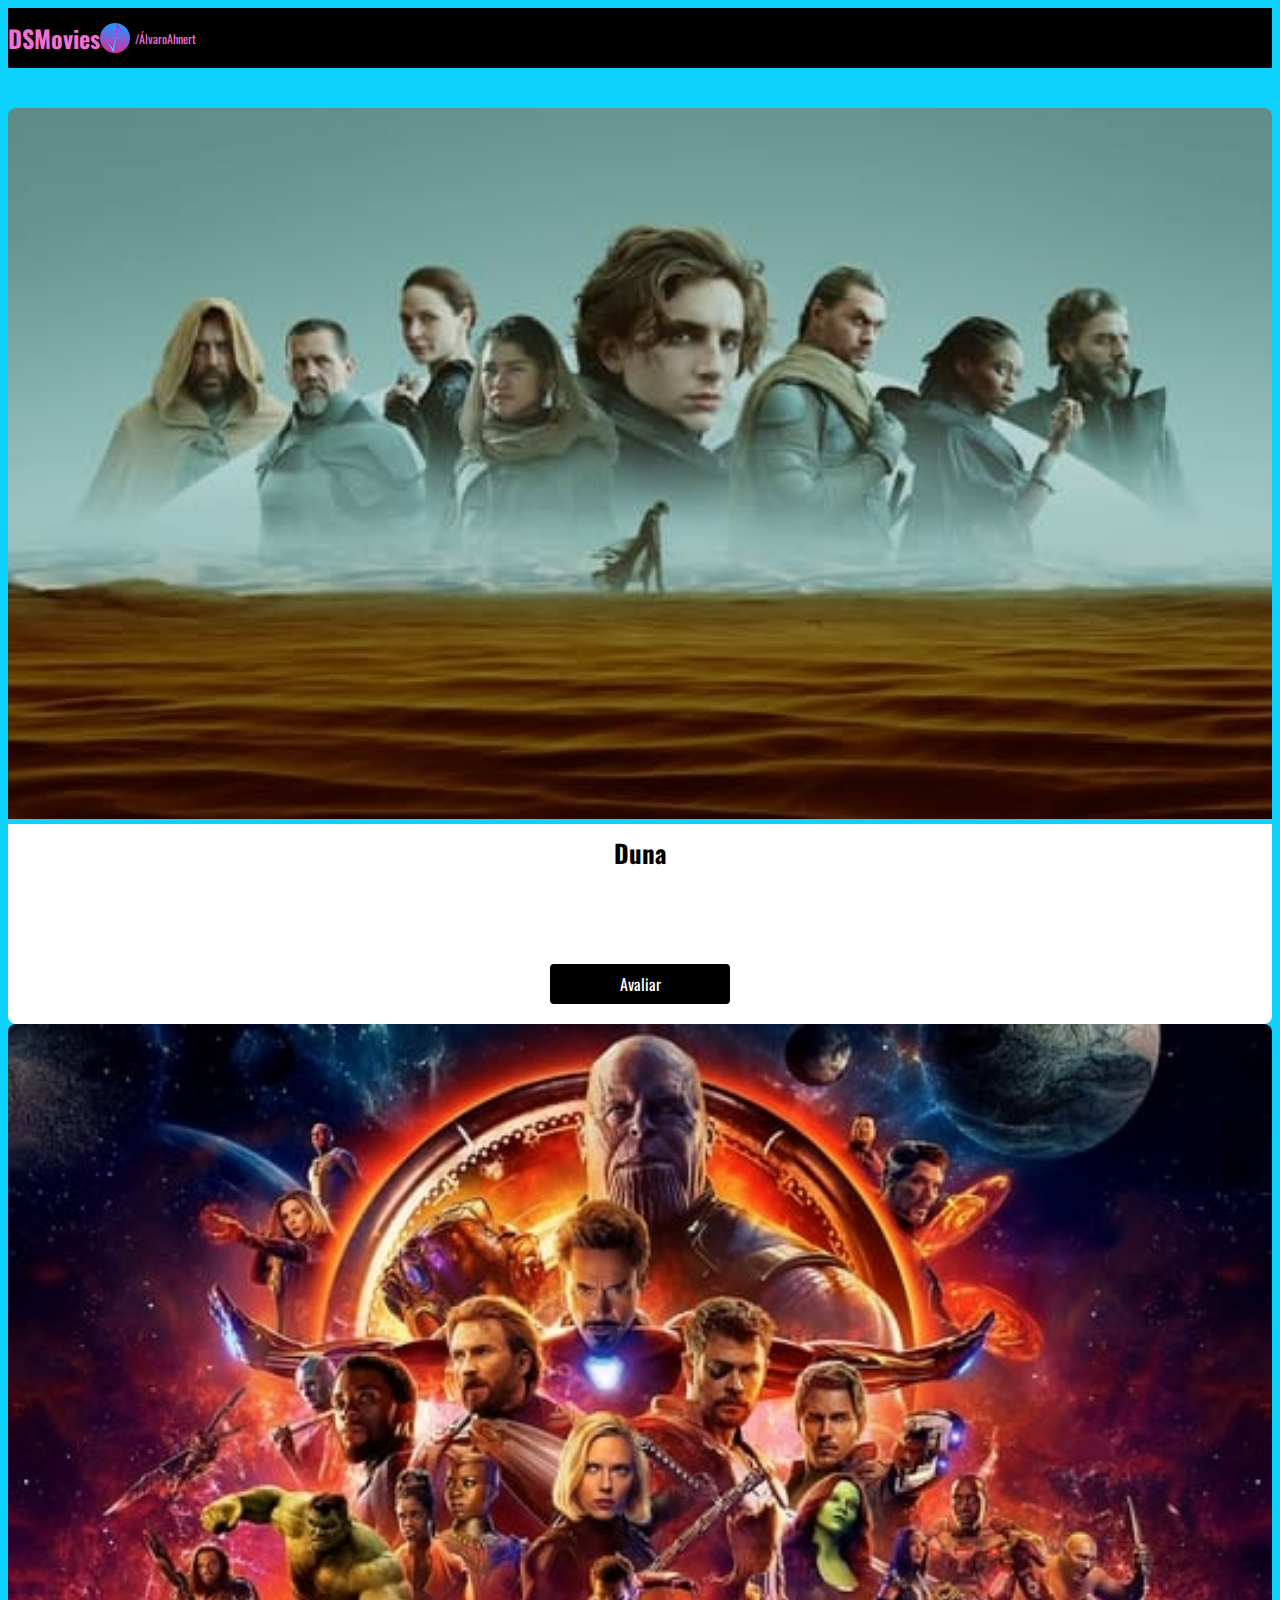
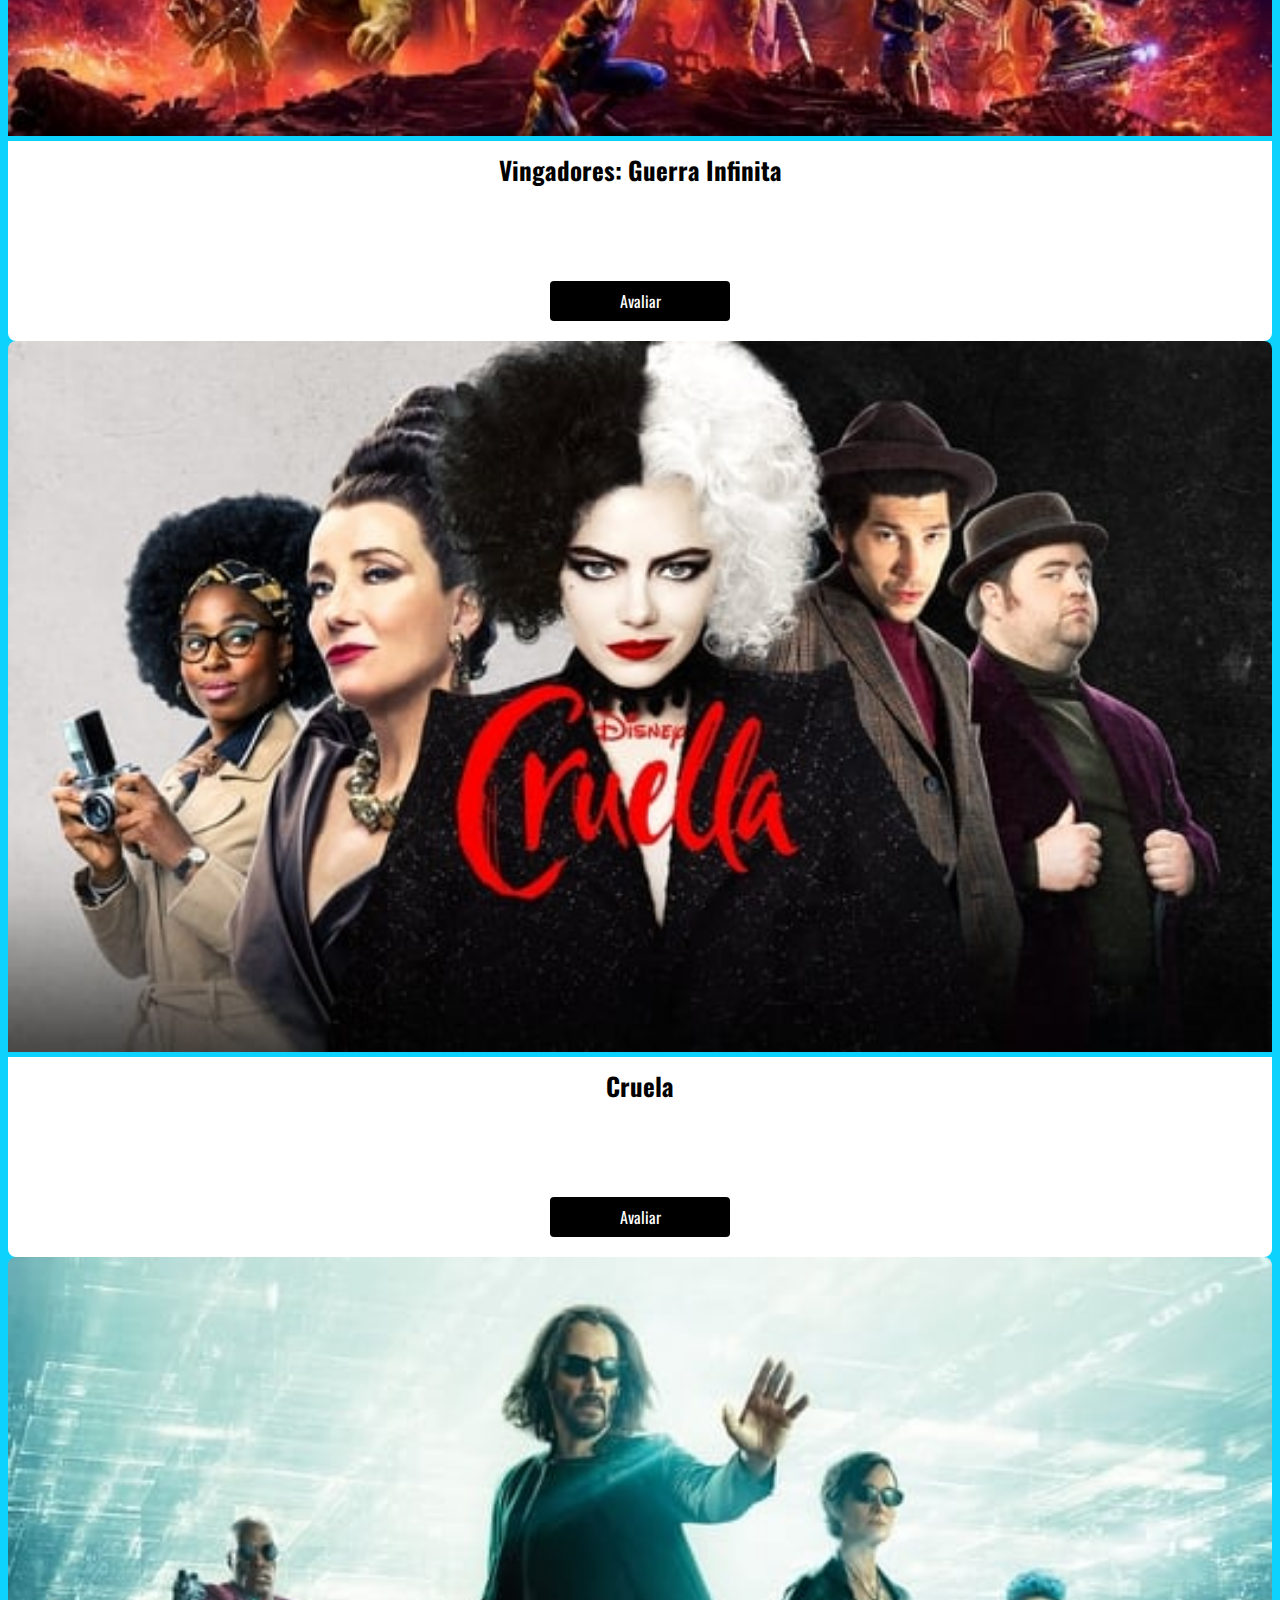
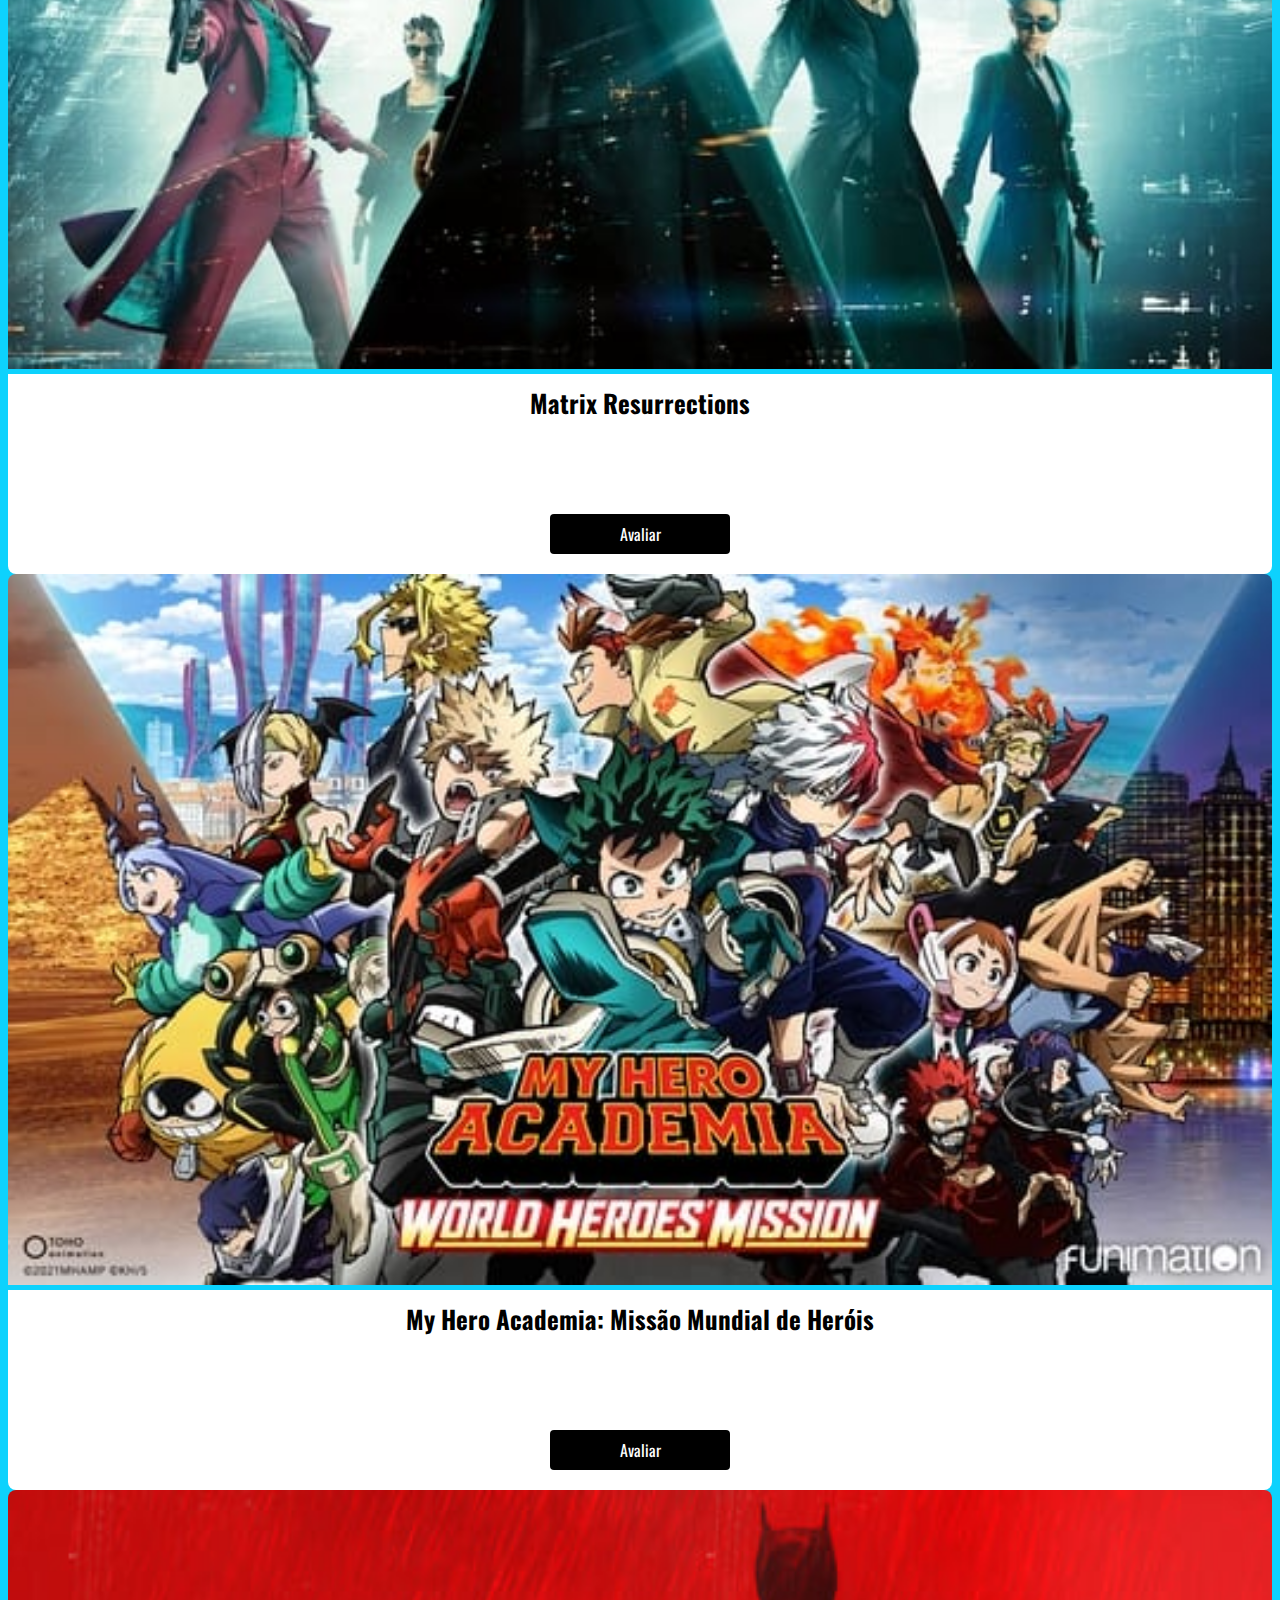
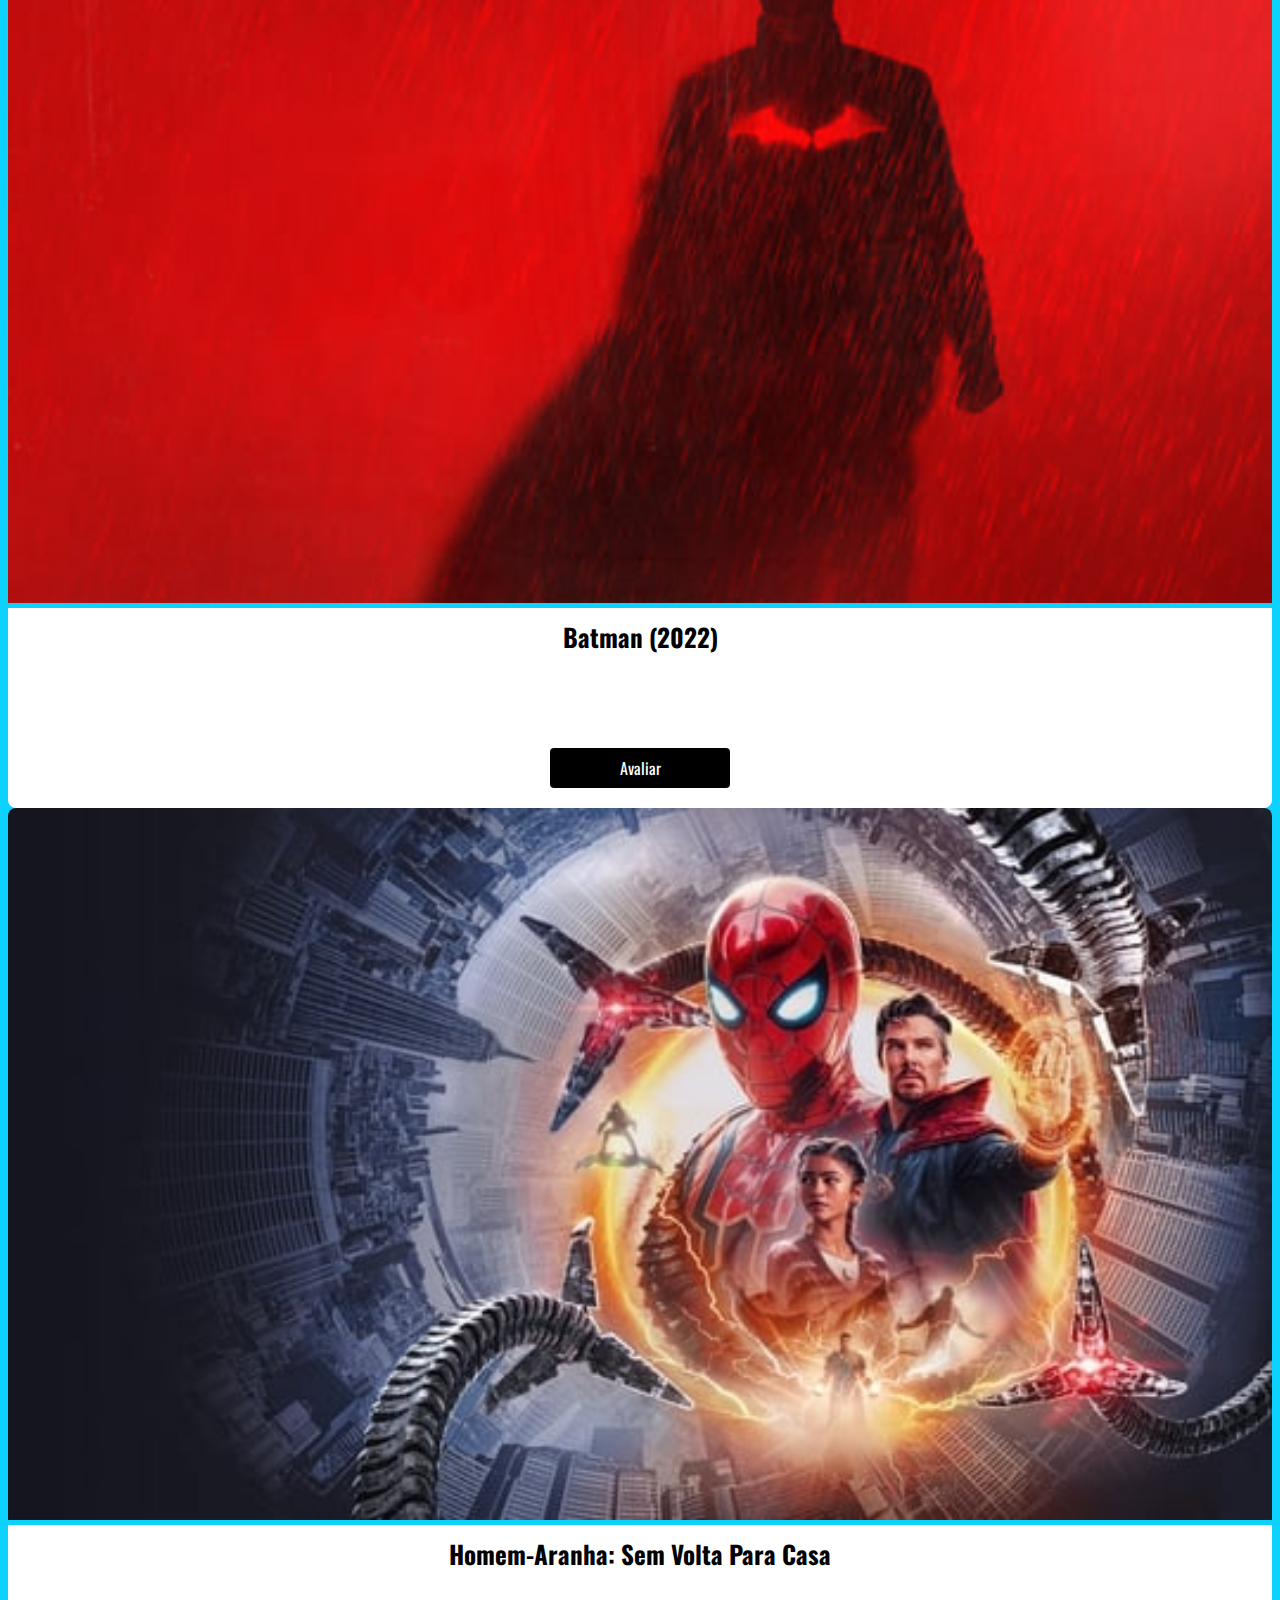
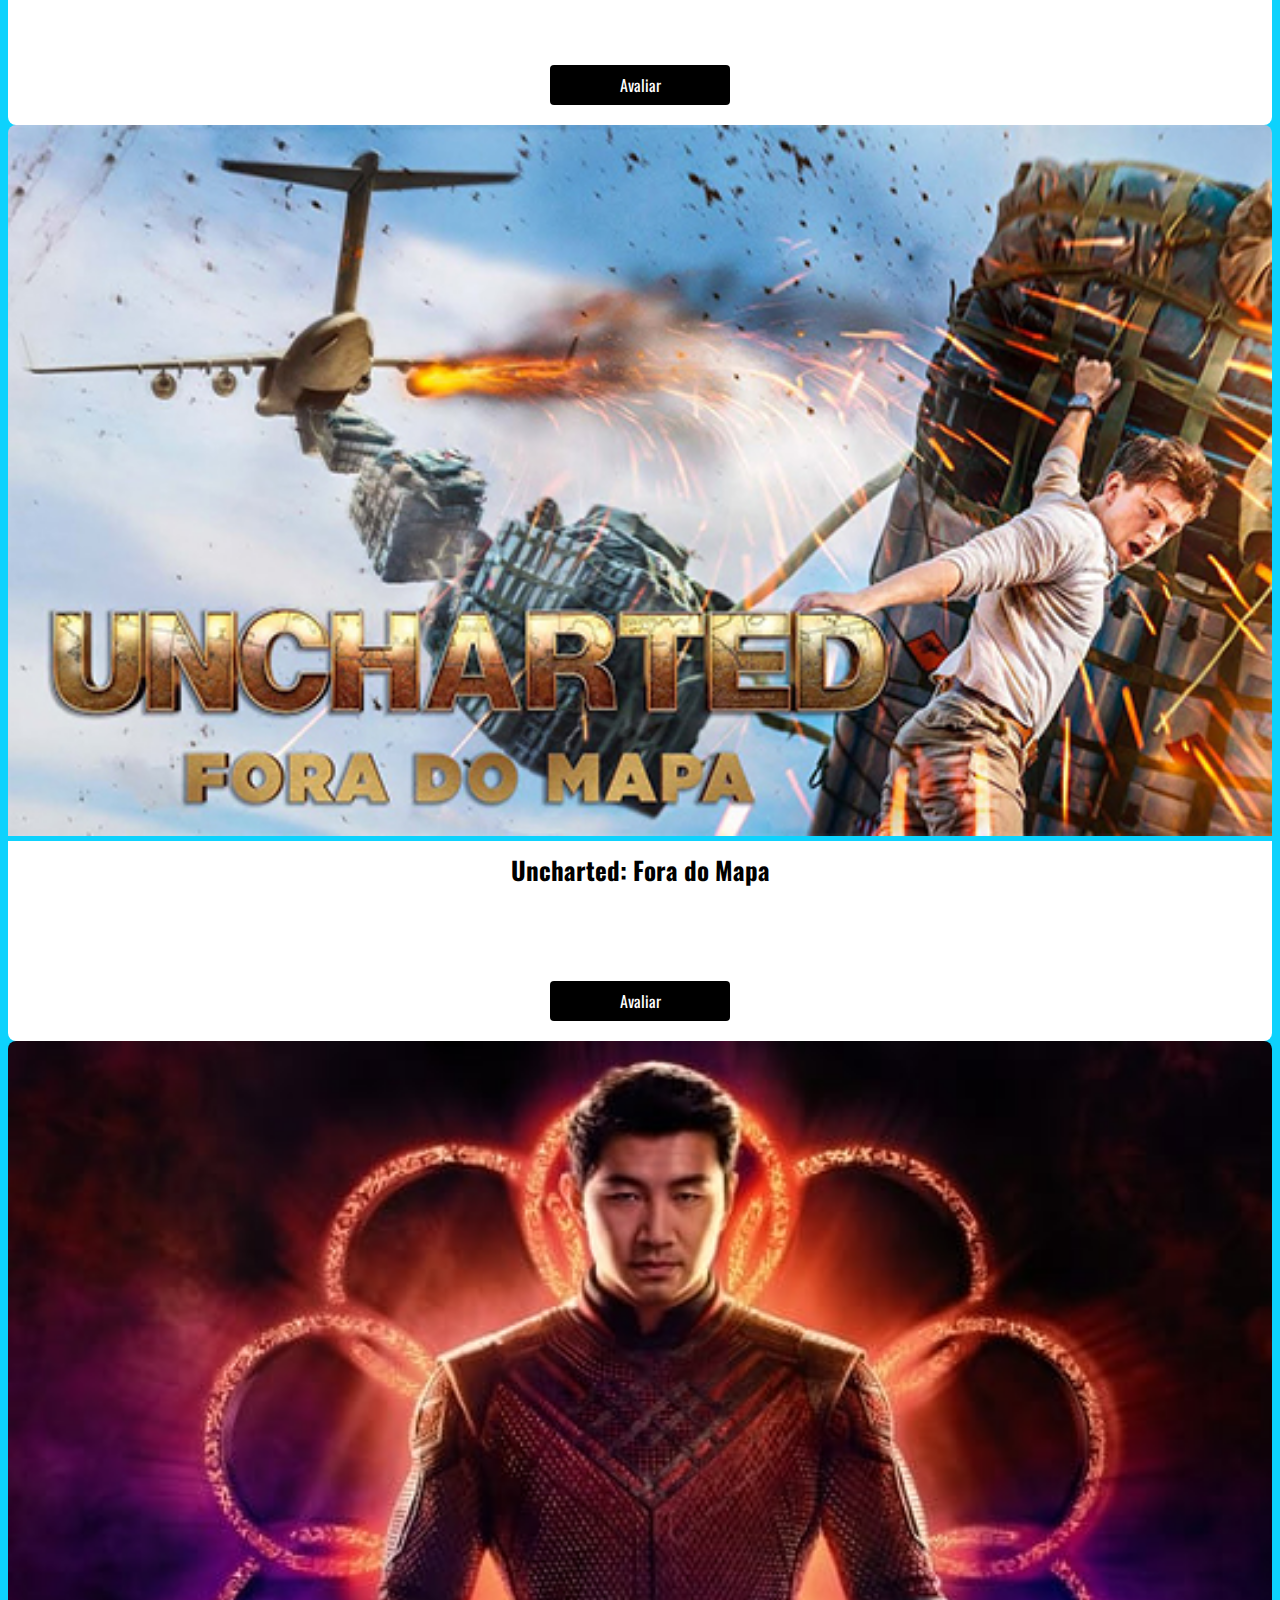
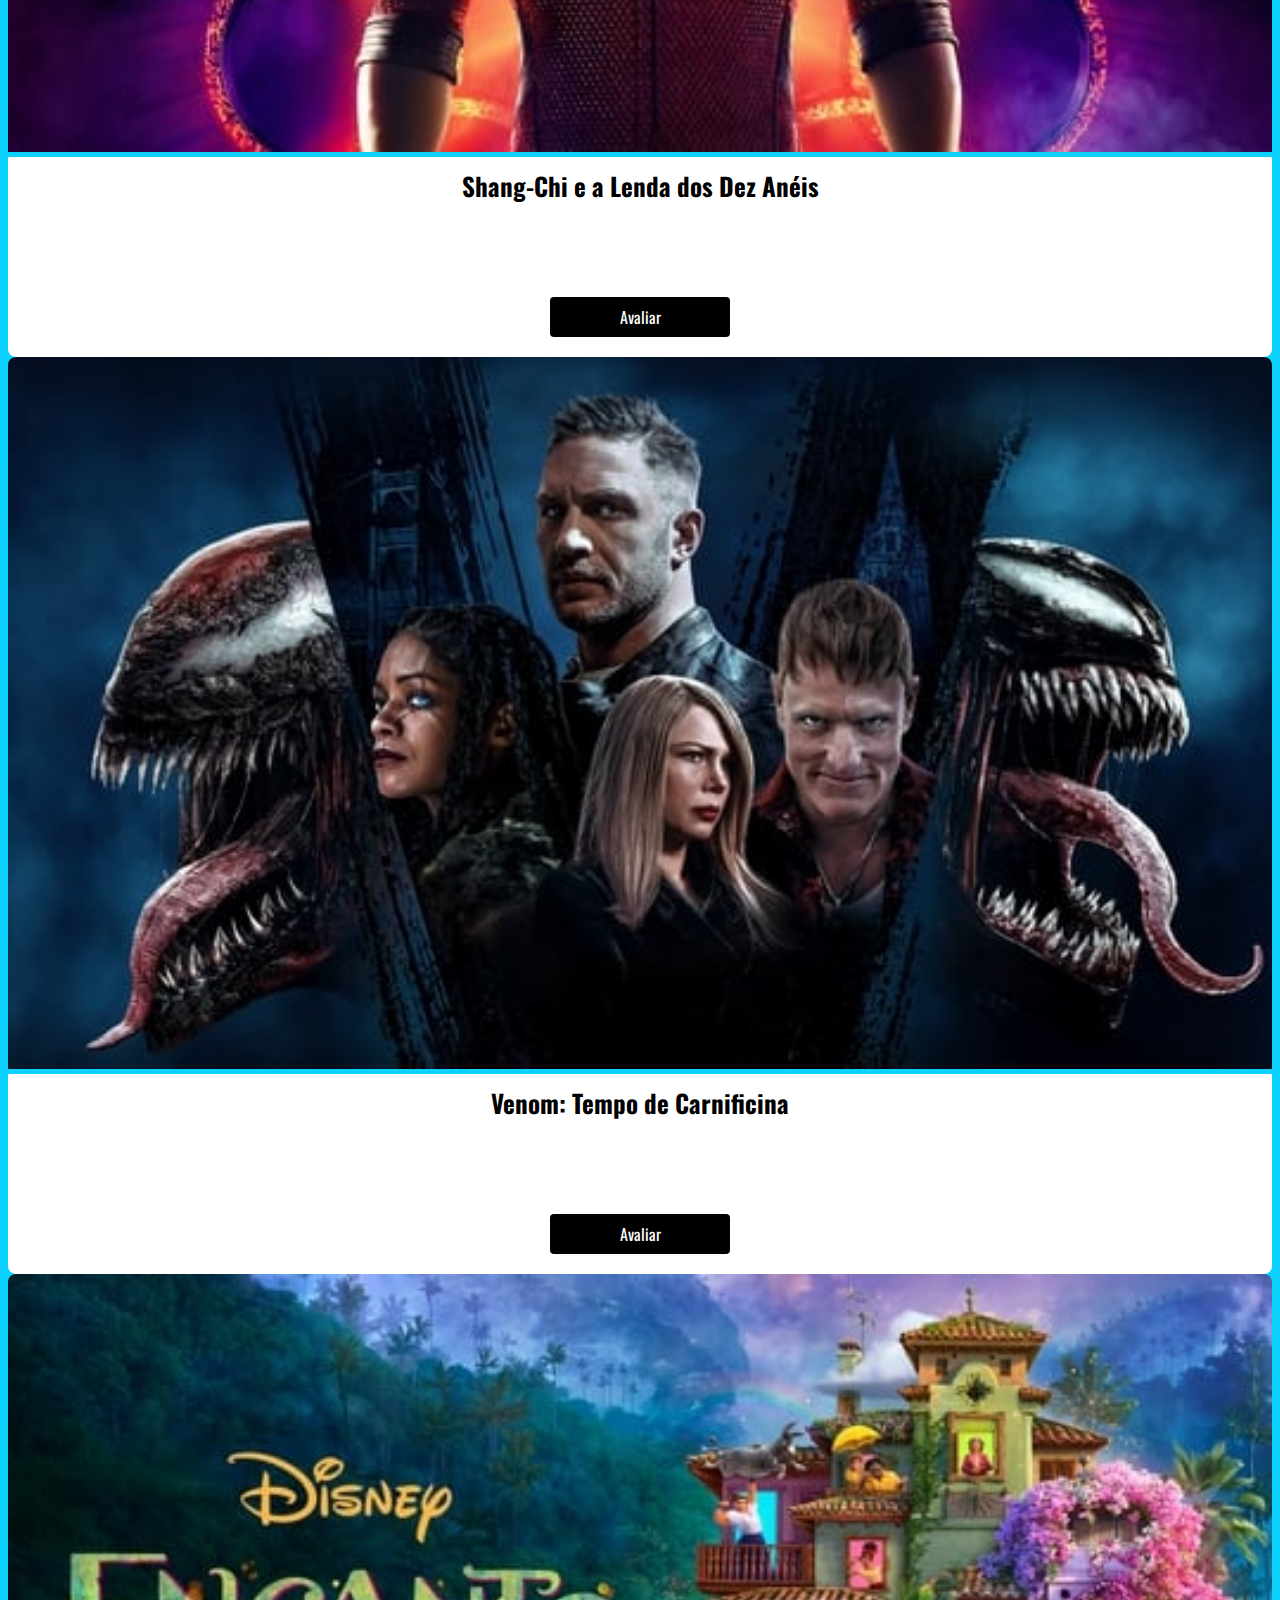
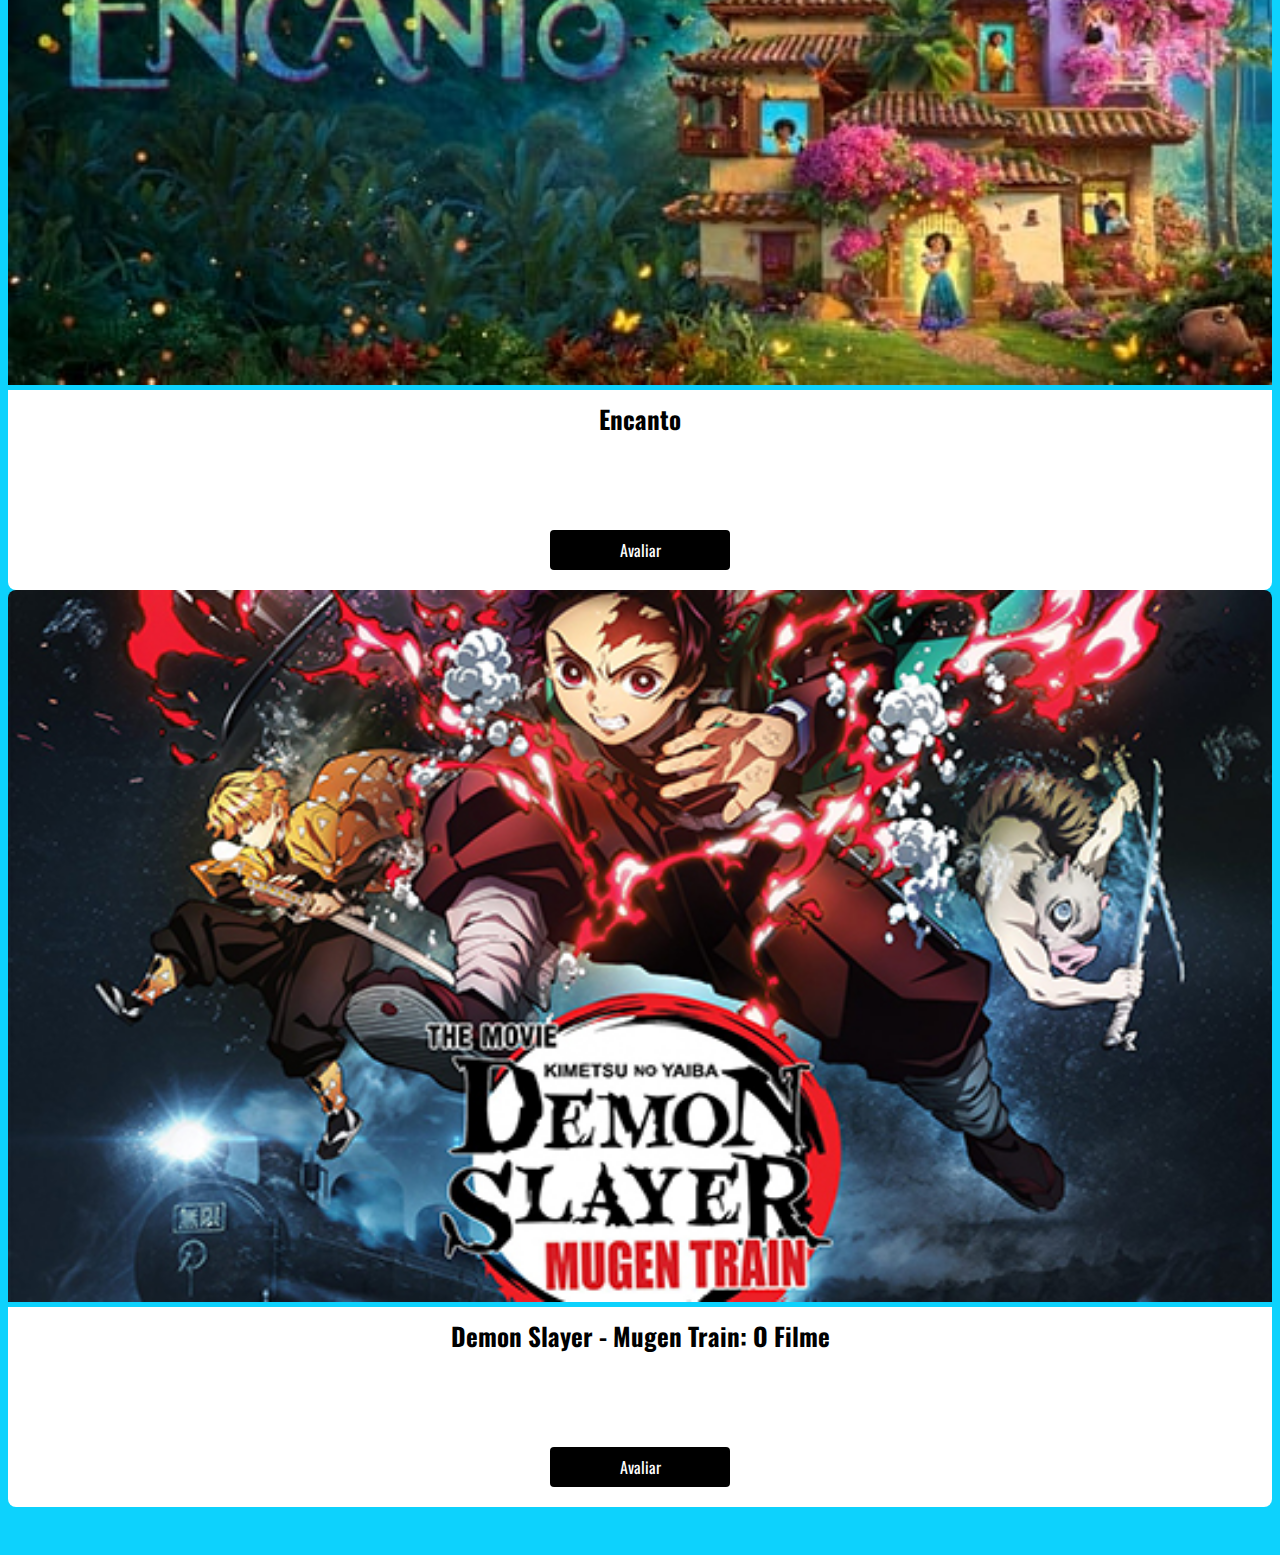
==== index.html @ e4050f24 "Listagem de Cards" ====
<!DOCTYPE html>
<html lang="pt-br">
  <head>
    <meta charset="UTF-8" />
    <title>DSMovies</title>
    <link
      href="https://cdn.jsdelivr.net/npm/bootstrap@5.1.3/dist/css/bootstrap.min.css"
      rel="stylesheet"
      integrity="sha384-1BmE4kWBq78iYhFldvKuhfTAU6auU8tT94WrHftjDbrCEXSU1oBoqyl2QvZ6jIW3"
      crossorigin="anonymous"
    />

    <link rel="stylesheet" href="CSS/Styles.CSS" />
  </head>
  <body>
    <header>
      <nav class="container">
        <h1>DSMovies</h1>
        <div class="dsmovies-contact-container">
            <img src="img/zzzzzz.svg" alt="Excistency" />
            <a href="https://github.com/Excistency">/ÁlvaroAhnert</a>  
        </div>
     </nav>
    </header>
    <main>
        <section id="dsmovies-card-list" class="container">
            <div class="row">
                <div class="col-sm-6 col-lg-4 col-xl-3 mb-3">
                    <div class="dsmovies-card">
                        <img src="img/Duna.svg" alt="Duna">
                        <div class="dsmovies-card-description">
                            <h3>Duna</h3>
                            <a class="dsmovies-btn" href="form.html">Avaliar</a>
                        </div>
                    </div>
                </div>

                <div class="col-sm-6 col-lg-4 col-xl-3 mb-3">
                    <div class="dsmovies-card">
                        <img src="img/Vingadores Guerra Infinita.svg" alt="Vingadores: Guerra Infinita">
                        <div class="dsmovies-card-description">
                            <h3>Vingadores: Guerra Infinita</h3>
                            <a class="dsmovies-btn" href="form.html">Avaliar</a>
                        </div>
                    </div>
                </div>

                <div class="col-sm-6 col-lg-4 col-xl-3 mb-3">
                    <div class="dsmovies-card">
                        <img src="img/Cruela.svg" alt="Cruela">
                        <div class="dsmovies-card-description">
                            <h3>Cruela</h3>
                            <a class="dsmovies-btn" href="form.html">Avaliar</a>
                        </div>
                    </div>
                </div>

                <div class="col-sm-6 col-lg-4 col-xl-3 mb-3">
                    <div class="dsmovies-card">
                        <img src="img/Matrix Resurrections.svg" alt="Matrix Resurrections">
                        <div class="dsmovies-card-description">
                            <h3>Matrix Resurrections</h3>
                            <a class="dsmovies-btn" href="form.html">Avaliar</a>
                        </div>
                    </div>
                </div>

                <div class="col-sm-6 col-lg-4 col-xl-3 mb-3">
                    <div class="dsmovies-card">
                        <img src="img/My Hero Academia Missão Mundial de Heróis.svg" alt="My Hero Academia: Missão Mundial de Heróis">
                        <div class="dsmovies-card-description">
                            <h3>My Hero Academia: Missão Mundial de Heróis</h3>
                            <a class="dsmovies-btn" href="form.html">Avaliar</a>
                        </div>
                    </div>
                </div>

                <div class="col-sm-6 col-lg-4 col-xl-3 mb-3">
                    <div class="dsmovies-card">
                        <img src="img/Batman (2022).svg" alt="Batman (2022)">
                        <div class="dsmovies-card-description">
                            <h3>Batman (2022)</h3>
                            <a class="dsmovies-btn" href="form.html">Avaliar</a>
                        </div>
                    </div>
                </div>

                <div class="col-sm-6 col-lg-4 col-xl-3 mb-3">
                    <div class="dsmovies-card">
                        <img src="img/Homem-Aranha Sem Volta Para Casa.svg" alt="Homem-Aranha: Sem Volta Para Casa">
                        <div class="dsmovies-card-description">
                            <h3>Homem-Aranha: Sem Volta Para Casa</h3>
                            <a class="dsmovies-btn" href="form.html">Avaliar</a>
                        </div>
                    </div>
                </div>

                <div class="col-sm-6 col-lg-4 col-xl-3 mb-3">
                    <div class="dsmovies-card">
                        <img src="img/Uncharted Fora do Mapa.svg" alt="Uncharted: Fora do Mapa">
                        <div class="dsmovies-card-description">
                            <h3>Uncharted: Fora do Mapa</h3>
                            <a class="dsmovies-btn" href="form.html">Avaliar</a>
                        </div>
                    </div>
                </div>

                <div class="col-sm-6 col-lg-4 col-xl-3 mb-3">
                    <div class="dsmovies-card">
                        <img src="img/Shang-Chi e a Lenda dos Dez Anéis.svg" alt="Shang-Chi e a Lenda dos Dez Anéis">
                        <div class="dsmovies-card-description">
                            <h3>Shang-Chi e a Lenda dos Dez Anéis</h3>
                            <a class="dsmovies-btn" href="form.html">Avaliar</a>
                        </div>
                    </div>
                </div>

                <div class="col-sm-6 col-lg-4 col-xl-3 mb-3">
                    <div class="dsmovies-card">
                        <img src="img/Venom Tempo de Carnificina.svg" alt="Venom: Tempo de Carnificina">
                        <div class="dsmovies-card-description">
                            <h3>Venom: Tempo de Carnificina</h3>
                            <a class="dsmovies-btn" href="form.html">Avaliar</a>
                        </div>
                    </div>
                </div>

                <div class="col-sm-6 col-lg-4 col-xl-3 mb-3">
                    <div class="dsmovies-card">
                        <img src="img/Encanto.svg" alt="Encanto">
                        <div class="dsmovies-card-description">
                            <h3>Encanto</h3>
                            <a class="dsmovies-btn" href="form.html">Avaliar</a>
                        </div>
                    </div>
                </div>

                <div class="col-sm-6 col-lg-4 col-xl-3 mb-3">
                    <div class="dsmovies-card">
                        <img src="img/Demon Slayer - Mugen Train O Filme.svg" alt="Demon Slayer - Mugen Train: O Filme">
                        <div class="dsmovies-card-description">
                            <h3>Demon Slayer - Mugen Train: O Filme</h3>
                            <a class="dsmovies-btn" href="form.html">Avaliar</a>
                        </div>
                    </div>
                </div>
            </div>
            
        </section>
    </main>
  </body>
</html>
---- CSS/Styles.CSS ----
@import url('https://fonts.googleapis.com/css2?family=Oswald:wght@700&display=swap');

:root {
    --Blue1: rgb(13, 210, 253);
    --Pink1: rgb(241, 112, 212);
    --Black1: rgb(0, 0, 0);
    --white1: rgb(255, 255, 255);
}
* {
    box-sizing: border-box;
    font-family: 'Oswald'; Oswald-serif;
}

h1, h2, h3, h4, h5, h6 {
    margin: 0;
}
header {
    background-color: var(--Black1);
    color: var(--Pink1);
    height: 60px;
    display: flex;
    align-items: center;
    
}

html, body {
    background-color: var(--Blue1);
}

a, a:hover {
    text-decoration: none;
    color: unset;
}

nav {
    display: flex;
    align-items: center;
    justify-content: space-between;
}

nav h1 {
    font-size: 24px;
    font-weight: 700;
}

nav a {
    font-size: 12px;
    font-weight: 400;
}

.dsmovies-contact-container {
    display: flex;
    align-items: center;
}

.dsmovies-contact-container img {
    margin-right: 5px;
}

.dsmovies-card {
    width: 100%;
    
}

#dsmovies-card-list {
    padding: 40px 0;
}

.dsmovies-card img {
    width: 100%;
    border-radius: 8px 8px 0 0;
}

.dsmovies-card-description {
    background-color: var(--white1);
    padding: 10px 20px 20px 20px;
    display: flex;
    flex-direction: column;
    align-items: center;
    justify-content: space-between;
    justify-content: space-between;
    border-radius: 0 0 8px 8px;
    min-height: 200px;
}

.dsmovies-card-description h3 {
    font-size: 25px;
    font-weight: 700;
    margin-bottom: 25px;
    color: var(--Black1);
    text-align: center;
}

.dsmovies-btn, .dsmovies-btn:hover {
    width: 180px;
    height: 40px;
    background-color: var(--Black1);
    color: var(--white1);
    display: flex;
    align-items: center;
    justify-content: center;
    border-radius: 4px;
}
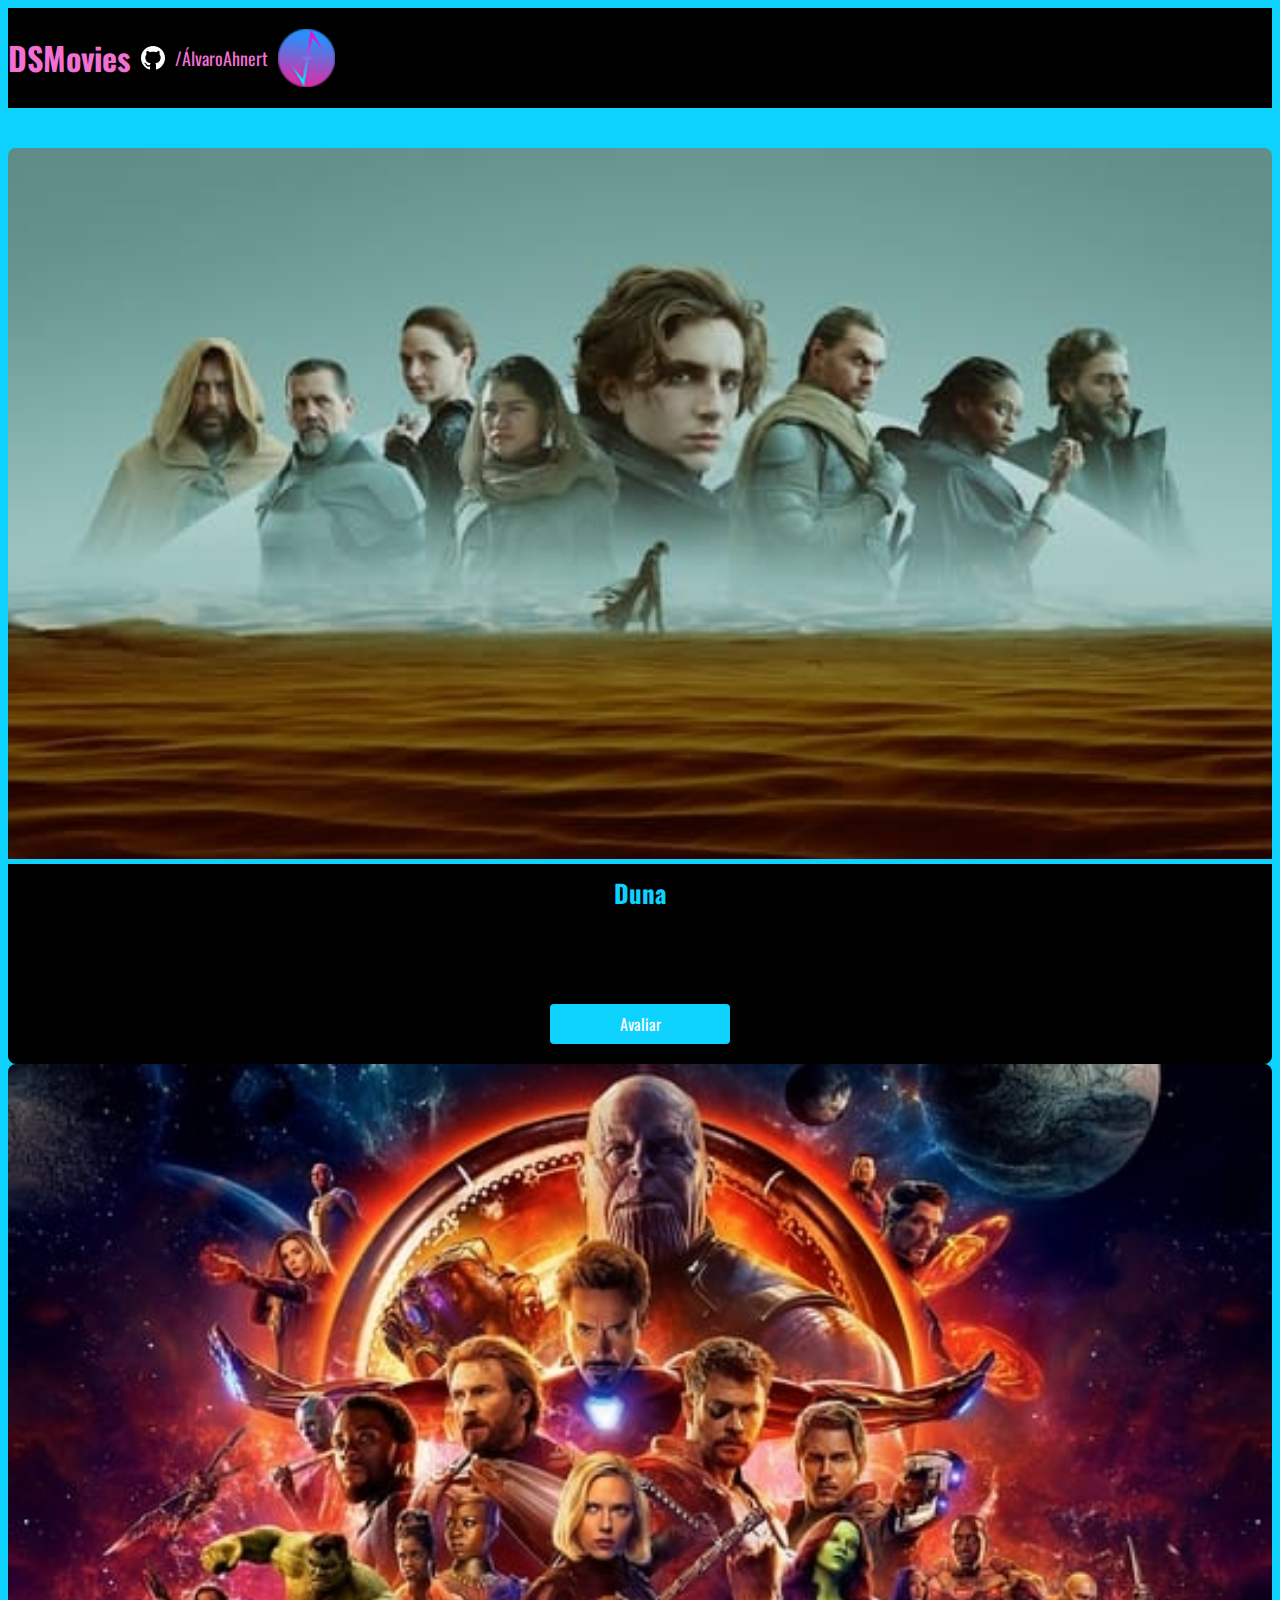
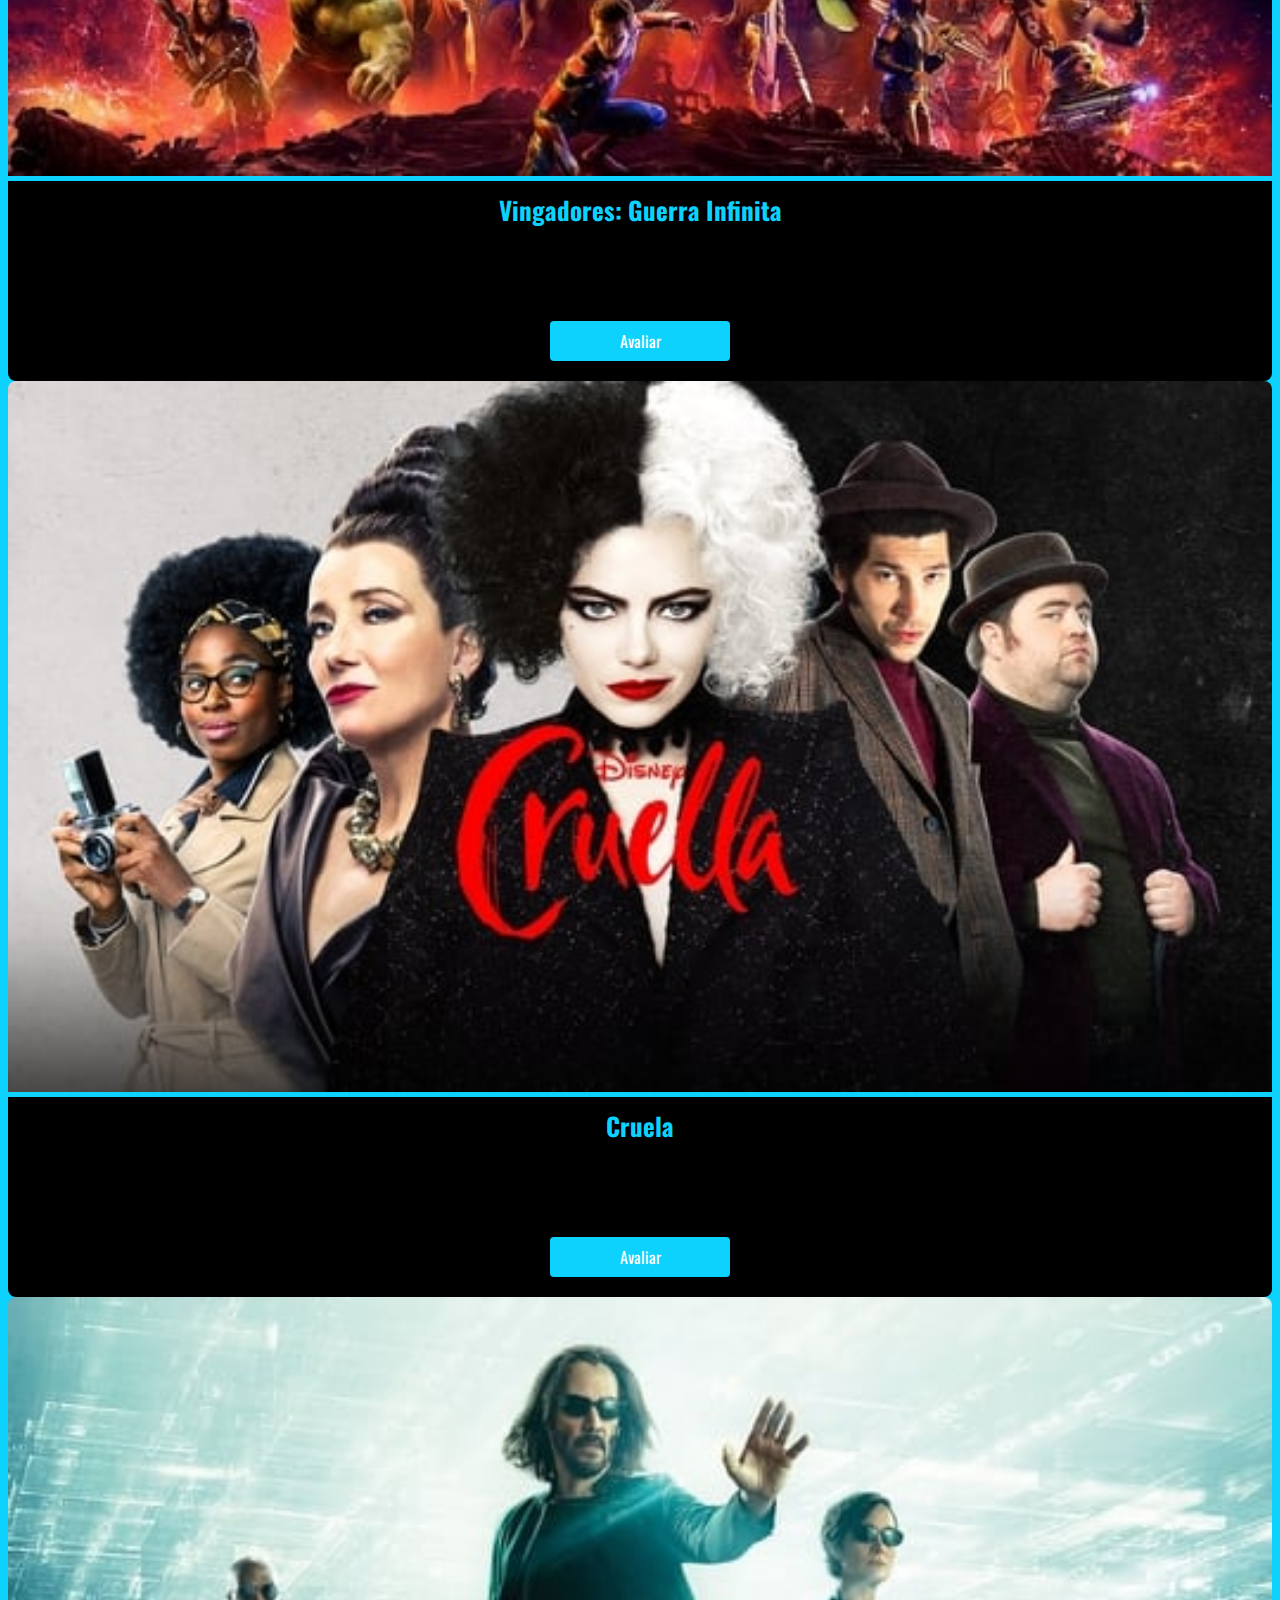
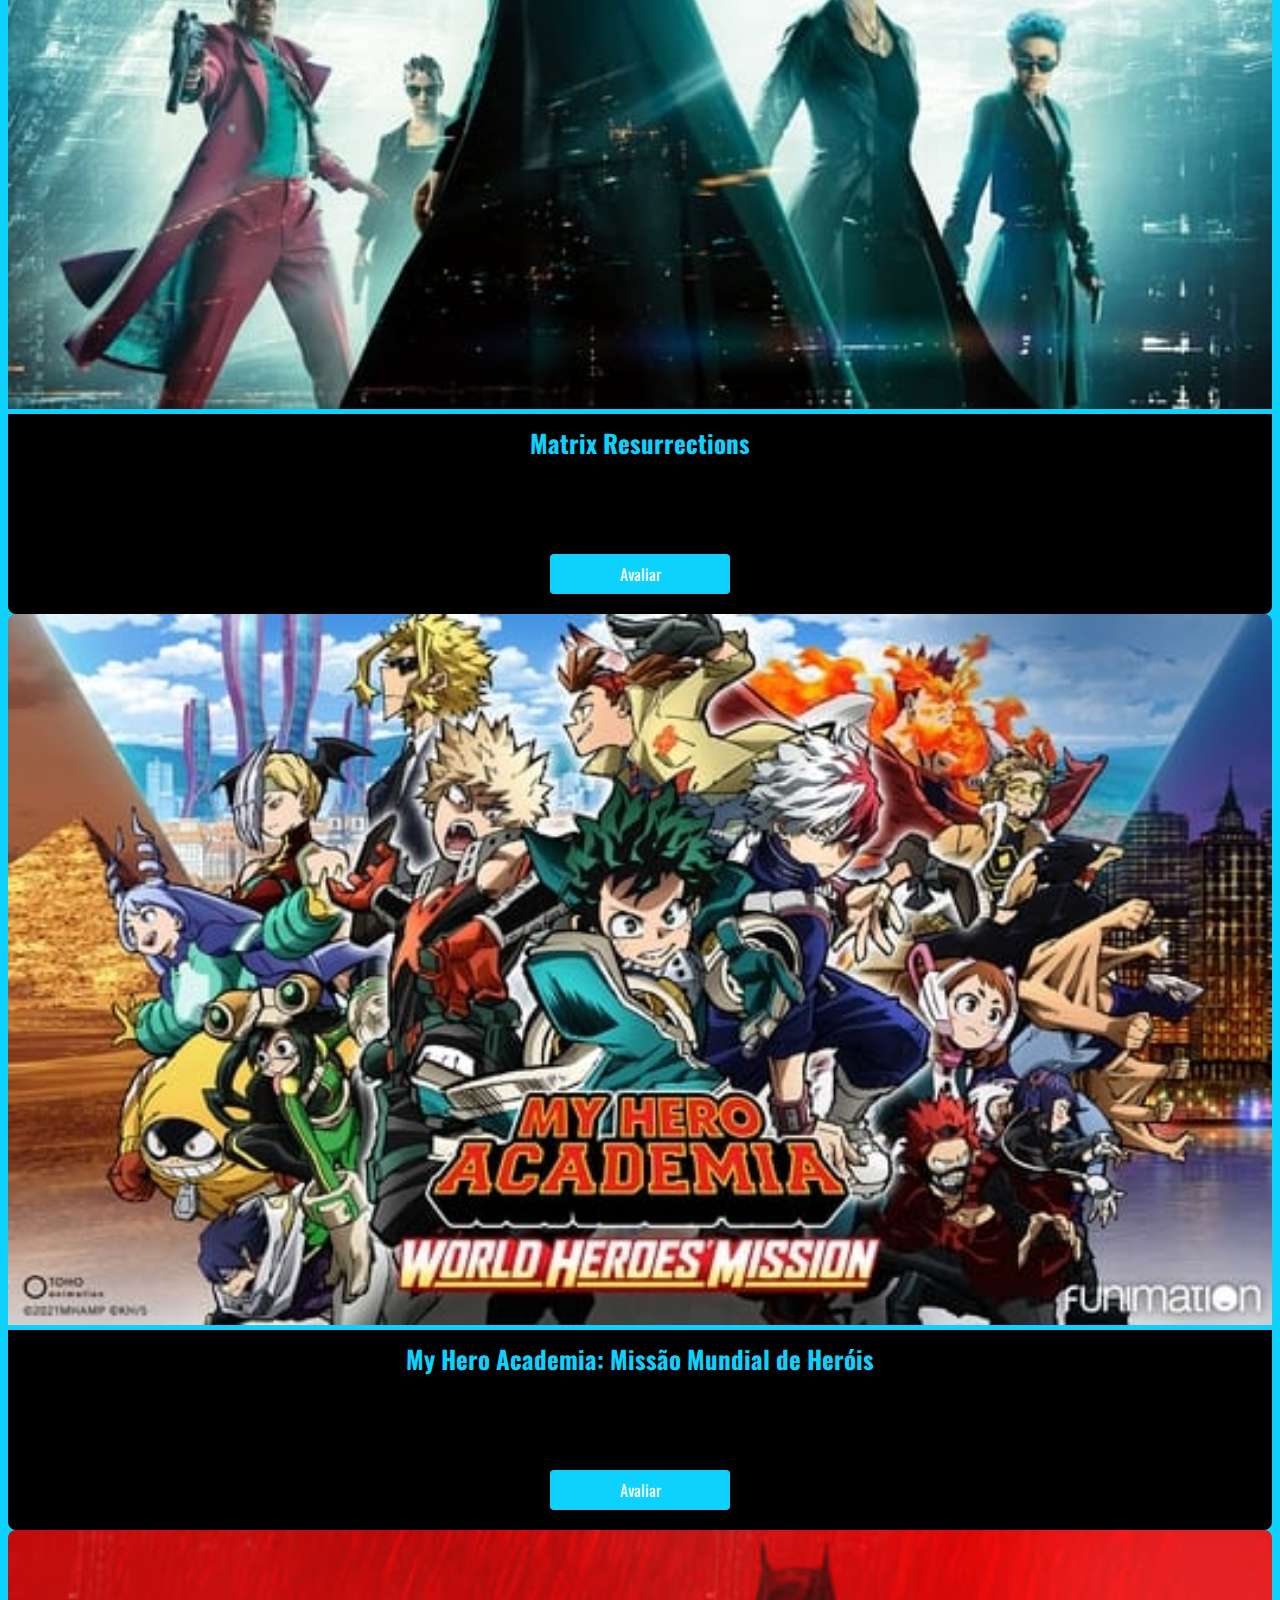
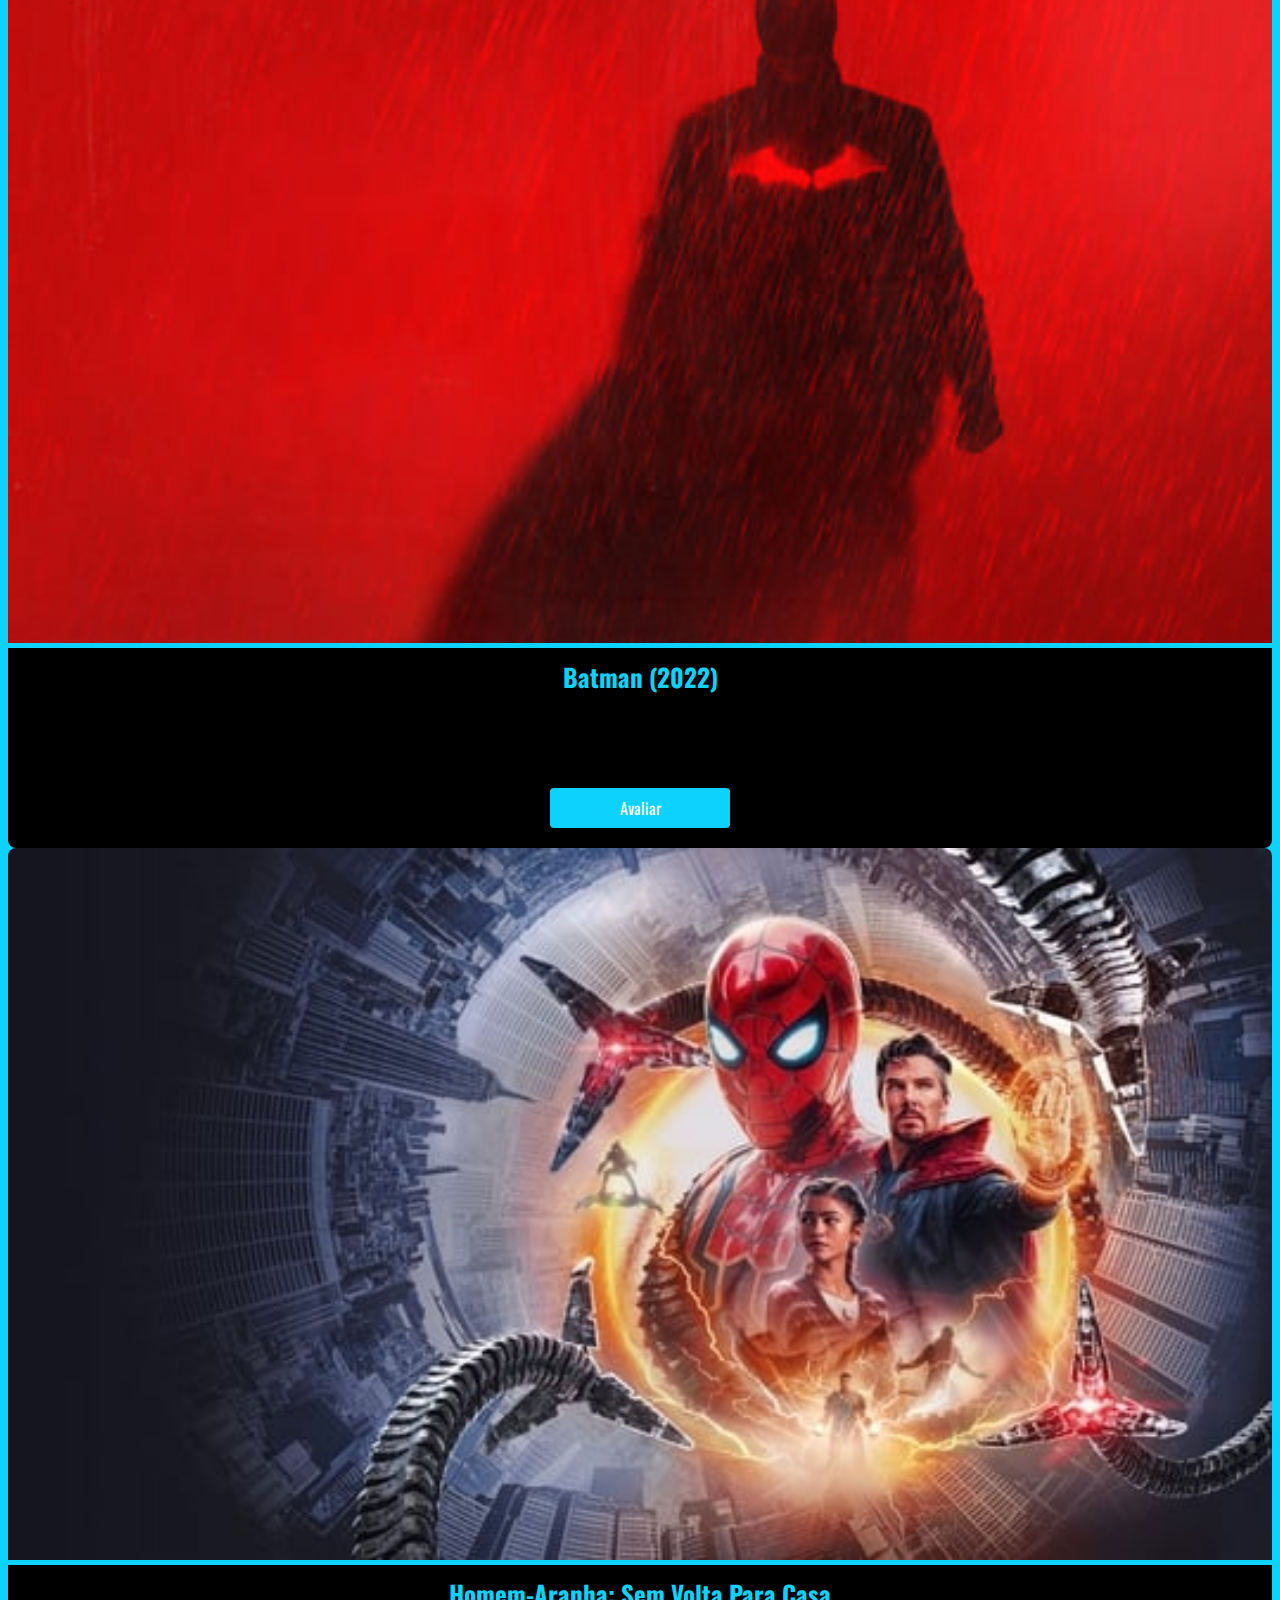
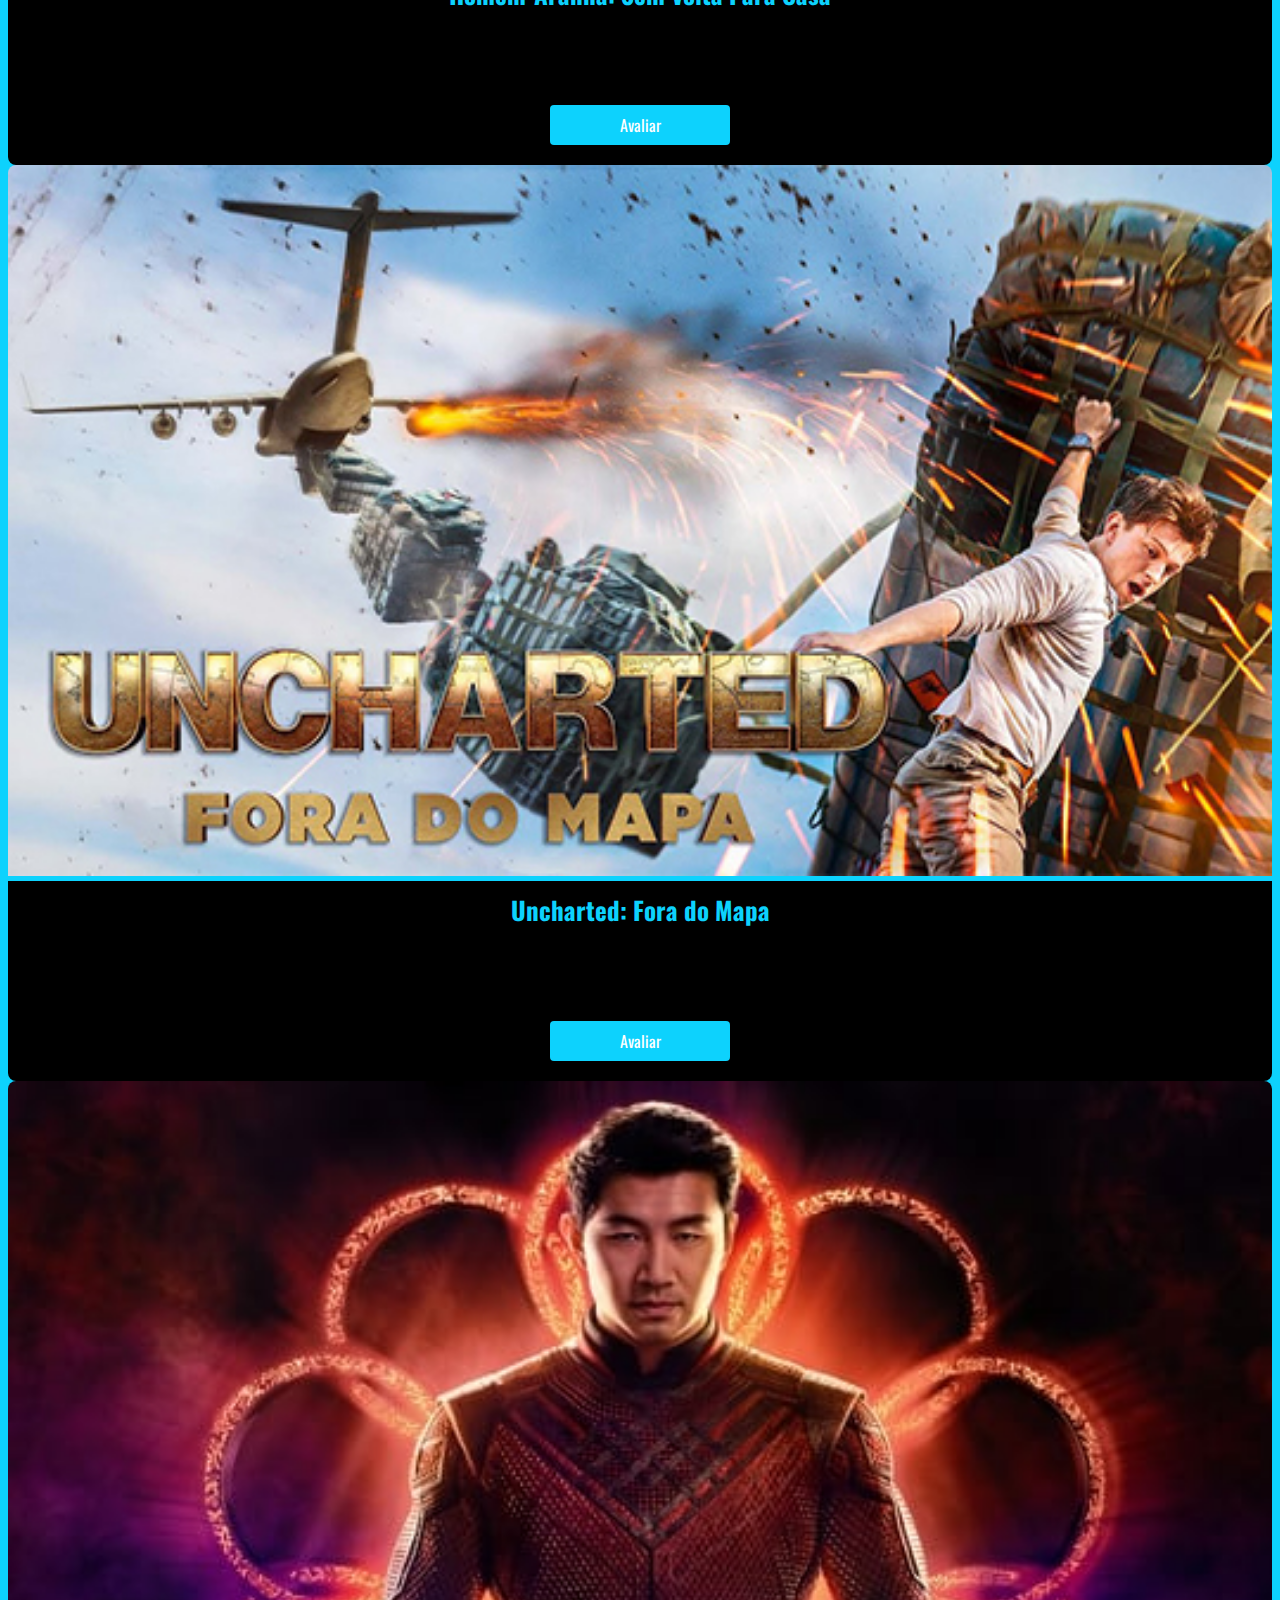
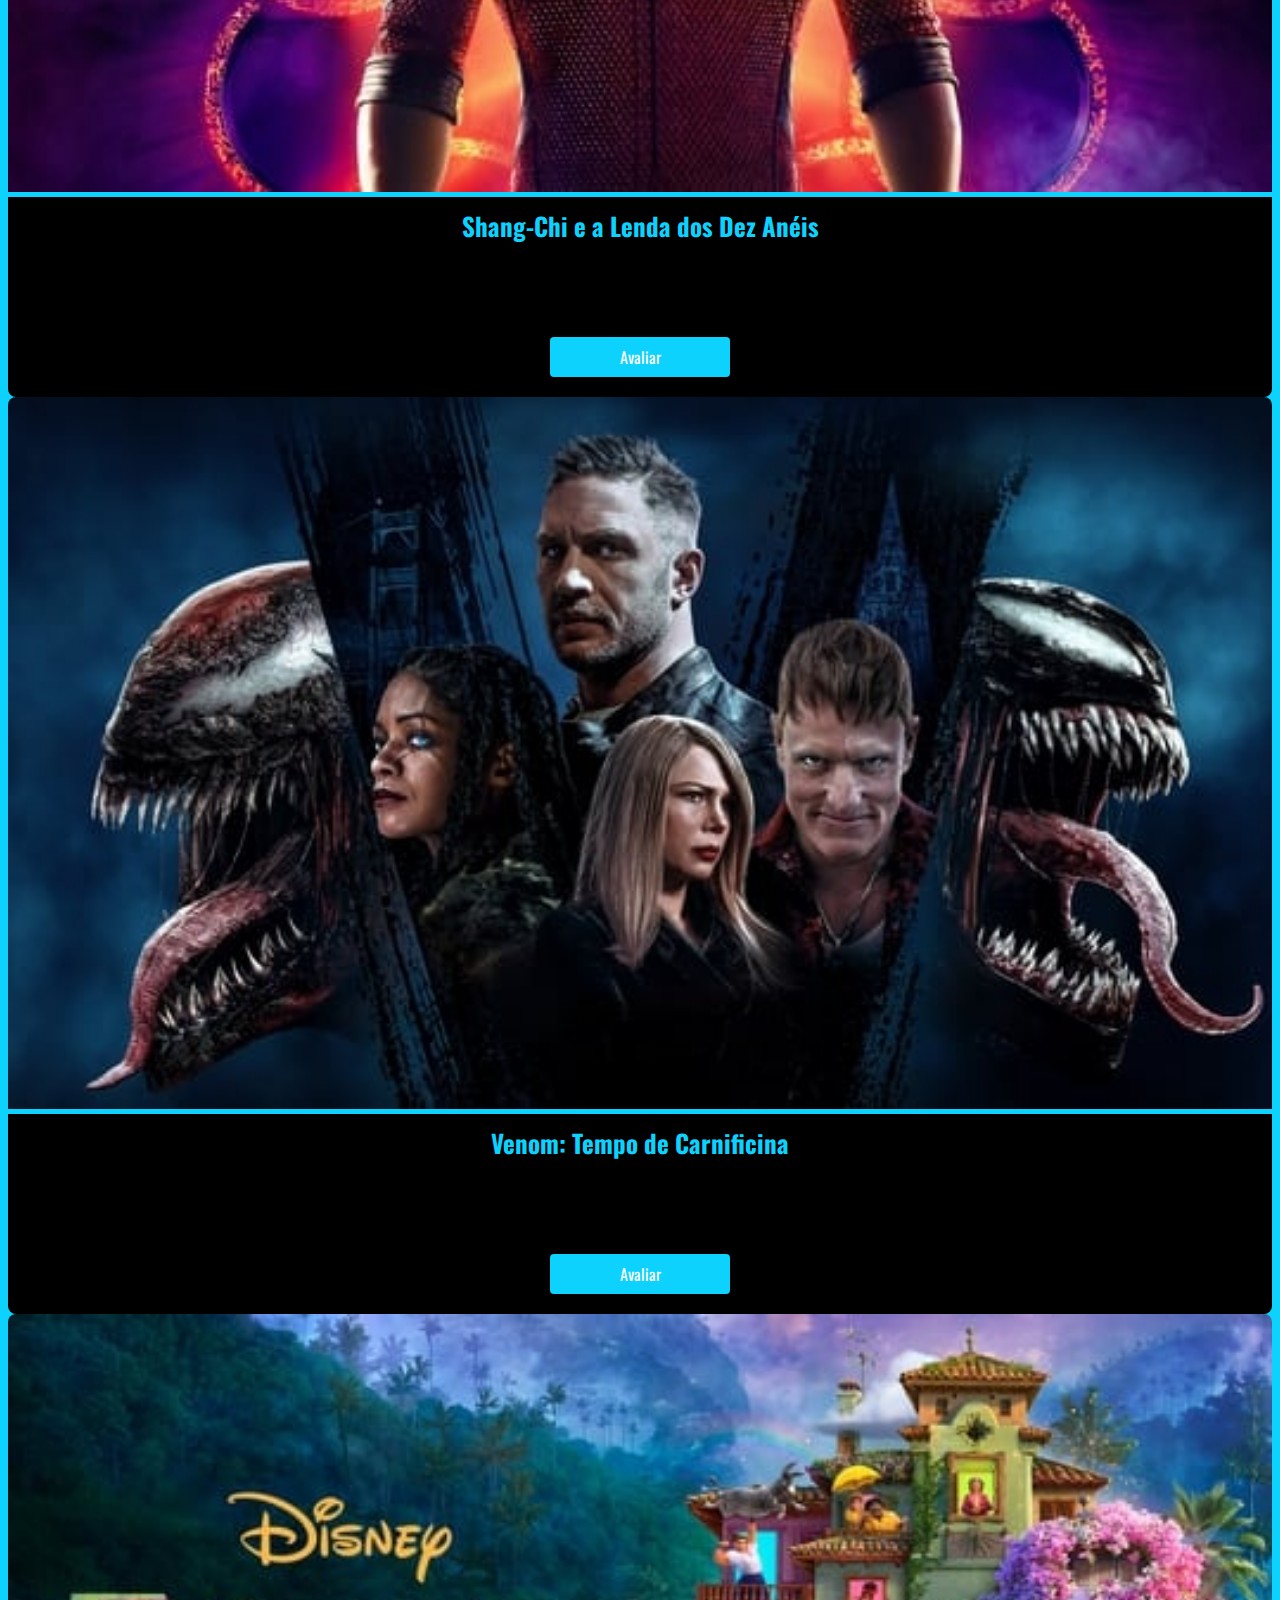
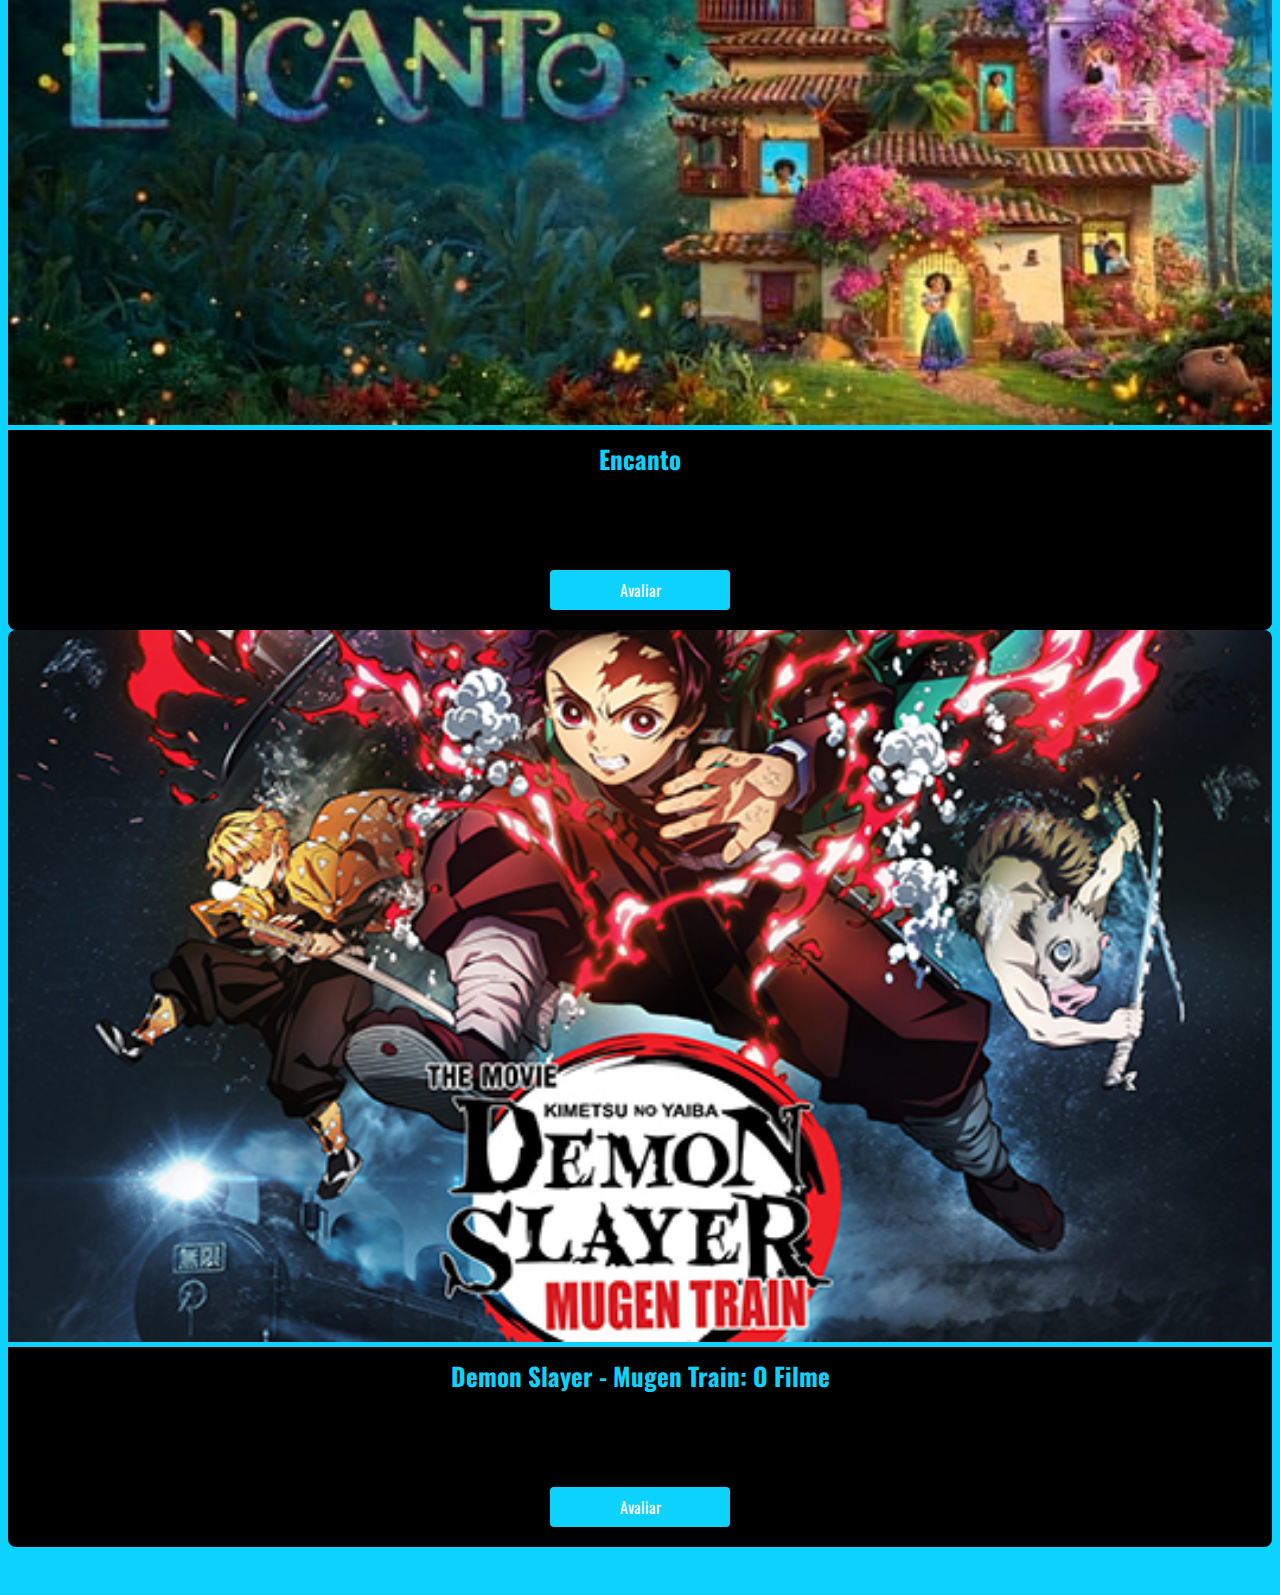
==== commit 037c20ab: "Git" ====
--- a/index.html
+++ b/index.html
@@ -17,12 +17,14 @@
       <nav class="container">
         <h1>DSMovies</h1>
         <div class="dsmovies-contact-container">
-            <img src="img/zzzzzz.svg" alt="Excistency" />
-            <a href="https://github.com/Excistency">/ÁlvaroAhnert</a>  
+            <img src="img/Vector.svg" alt="GitHub">
+            <a href="https://github.com/Excistency">/ÁlvaroAhnert</a>
+            <img src="img/teste 45.svg" alt="Excistency">  
         </div>
      </nav>
     </header>
     <main>
+       
         <section id="dsmovies-card-list" class="container">
             <div class="row">
                 <div class="col-sm-6 col-lg-4 col-xl-3 mb-3">
--- a/CSS/Styles.CSS
+++ b/CSS/Styles.CSS
@@ -17,7 +17,7 @@
 header {
     background-color: var(--Black1);
     color: var(--Pink1);
-    height: 60px;
+    height: 100px;
     display: flex;
     align-items: center;
     
@@ -35,16 +35,16 @@
 nav {
     display: flex;
     align-items: center;
-    justify-content: space-between;
+    justify-content: space-between
 }
 
 nav h1 {
-    font-size: 24px;
+    font-size: 32px;
     font-weight: 700;
 }
 
 nav a {
-    font-size: 12px;
+    font-size: 18px;
     font-weight: 400;
 }
 
@@ -54,7 +54,8 @@
 }
 
 .dsmovies-contact-container img {
-    margin-right: 5px;
+    margin-right: 10px;
+    margin-left: 10px;
 }
 
 .dsmovies-card {
@@ -72,12 +73,11 @@
 }
 
 .dsmovies-card-description {
-    background-color: var(--white1);
+    background-color: var(--Black1);
     padding: 10px 20px 20px 20px;
     display: flex;
     flex-direction: column;
     align-items: center;
-    justify-content: space-between;
     justify-content: space-between;
     border-radius: 0 0 8px 8px;
     min-height: 200px;
@@ -87,14 +87,14 @@
     font-size: 25px;
     font-weight: 700;
     margin-bottom: 25px;
-    color: var(--Black1);
+    color: var(--Blue1);
     text-align: center;
 }
 
 .dsmovies-btn, .dsmovies-btn:hover {
     width: 180px;
     height: 40px;
-    background-color: var(--Black1);
+    background-color: var(--Blue1);
     color: var(--white1);
     display: flex;
     align-items: center;
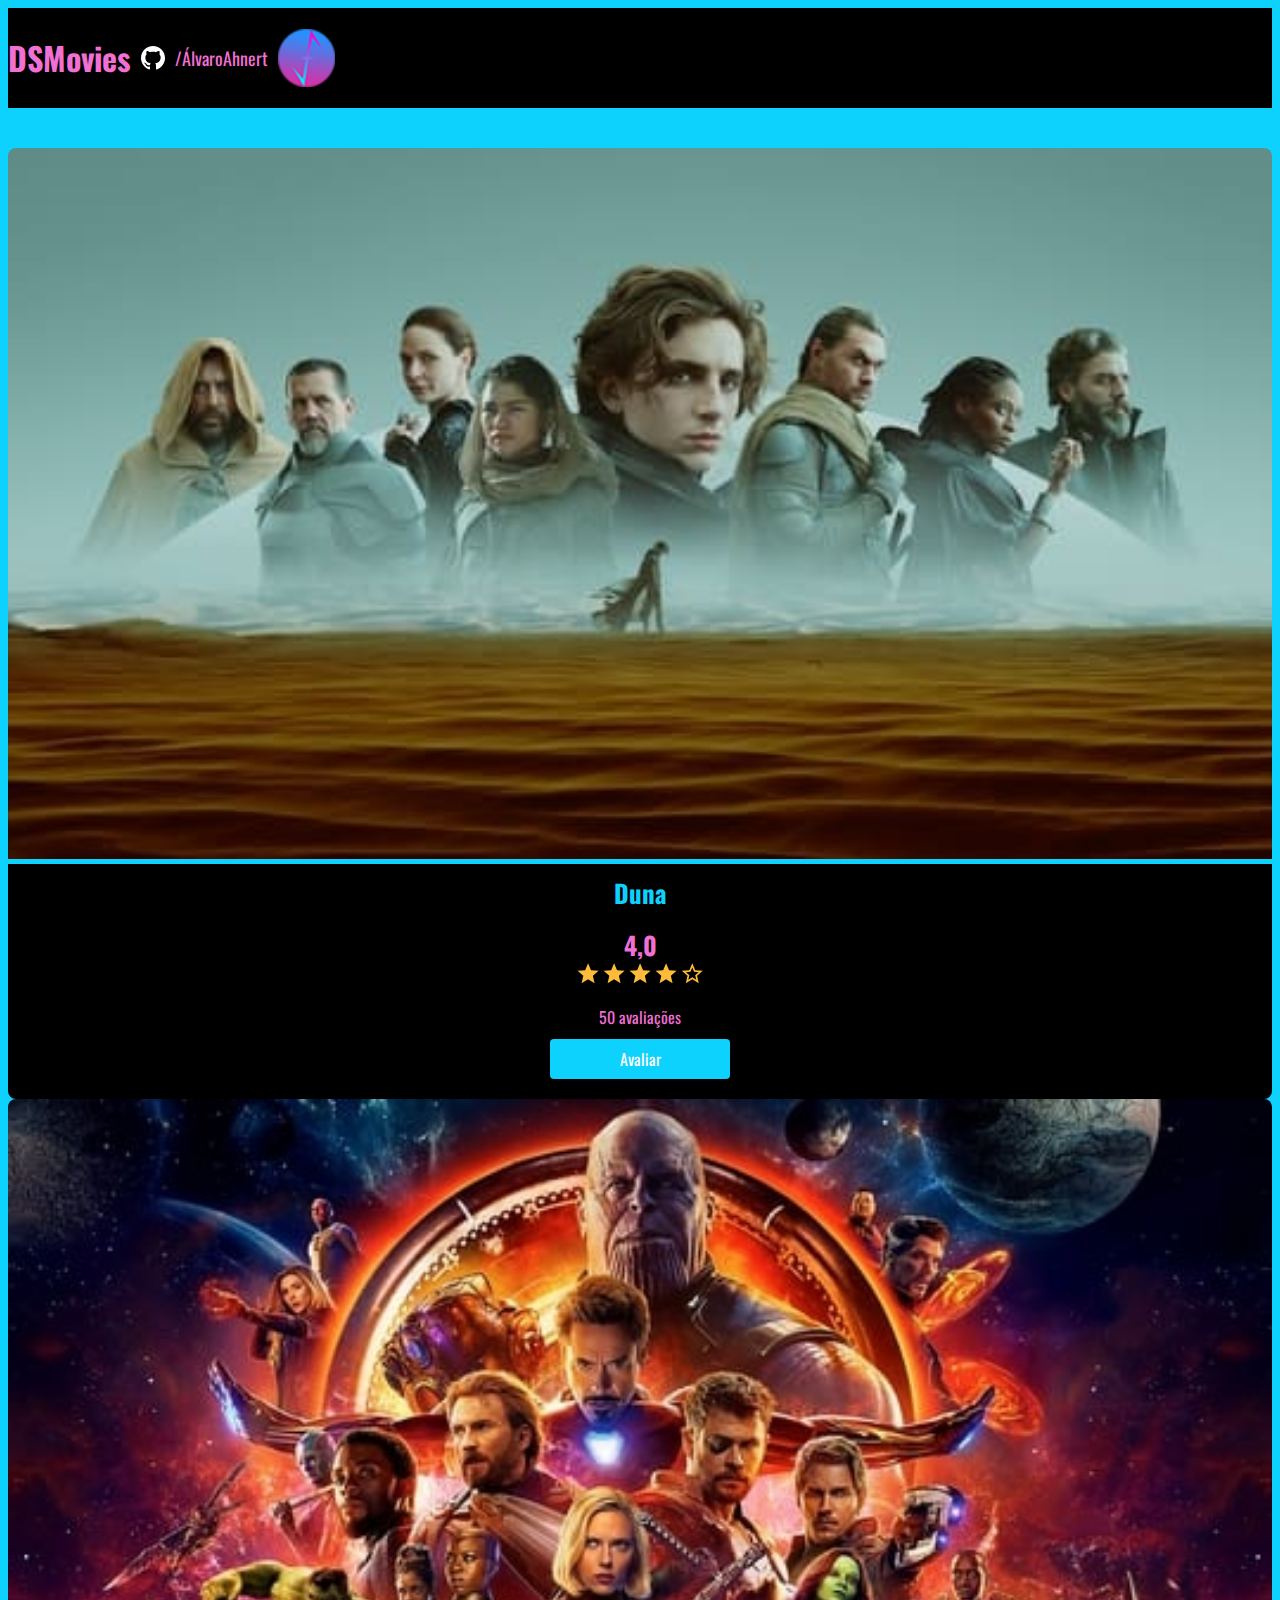
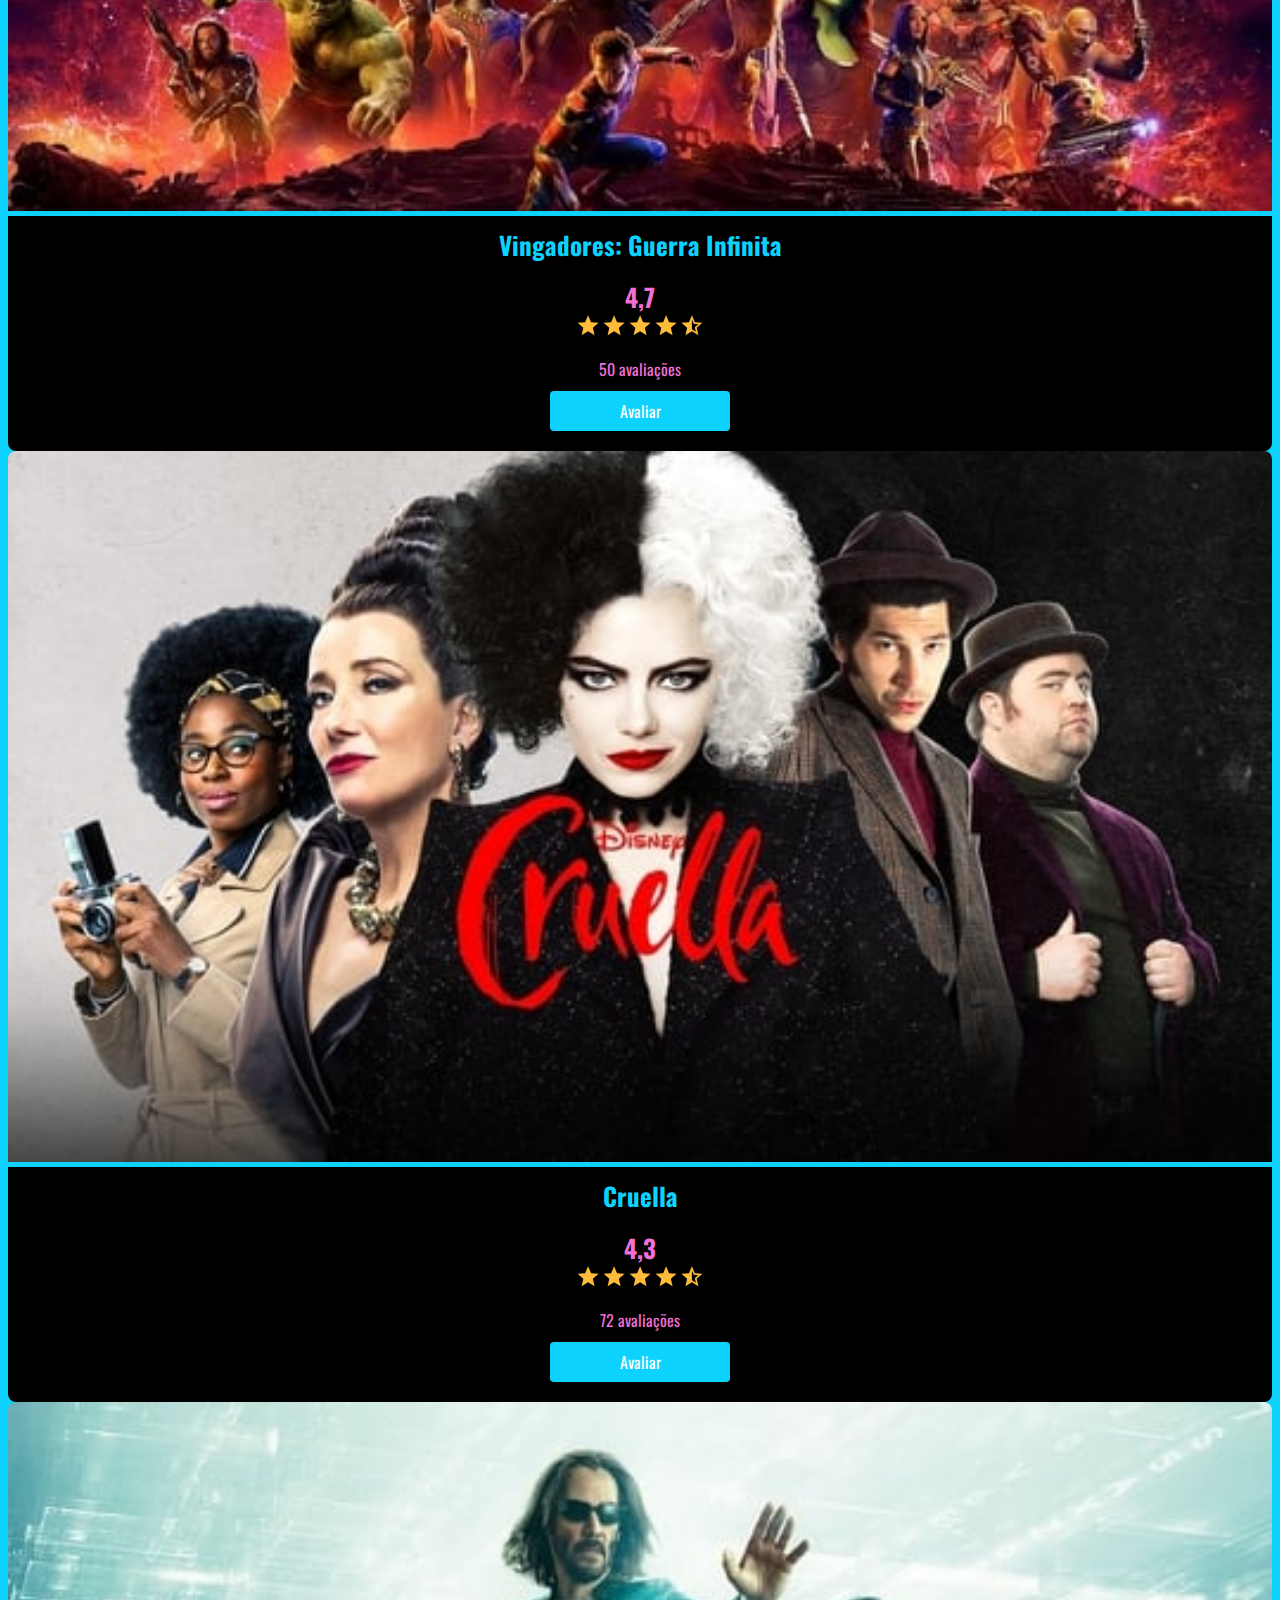
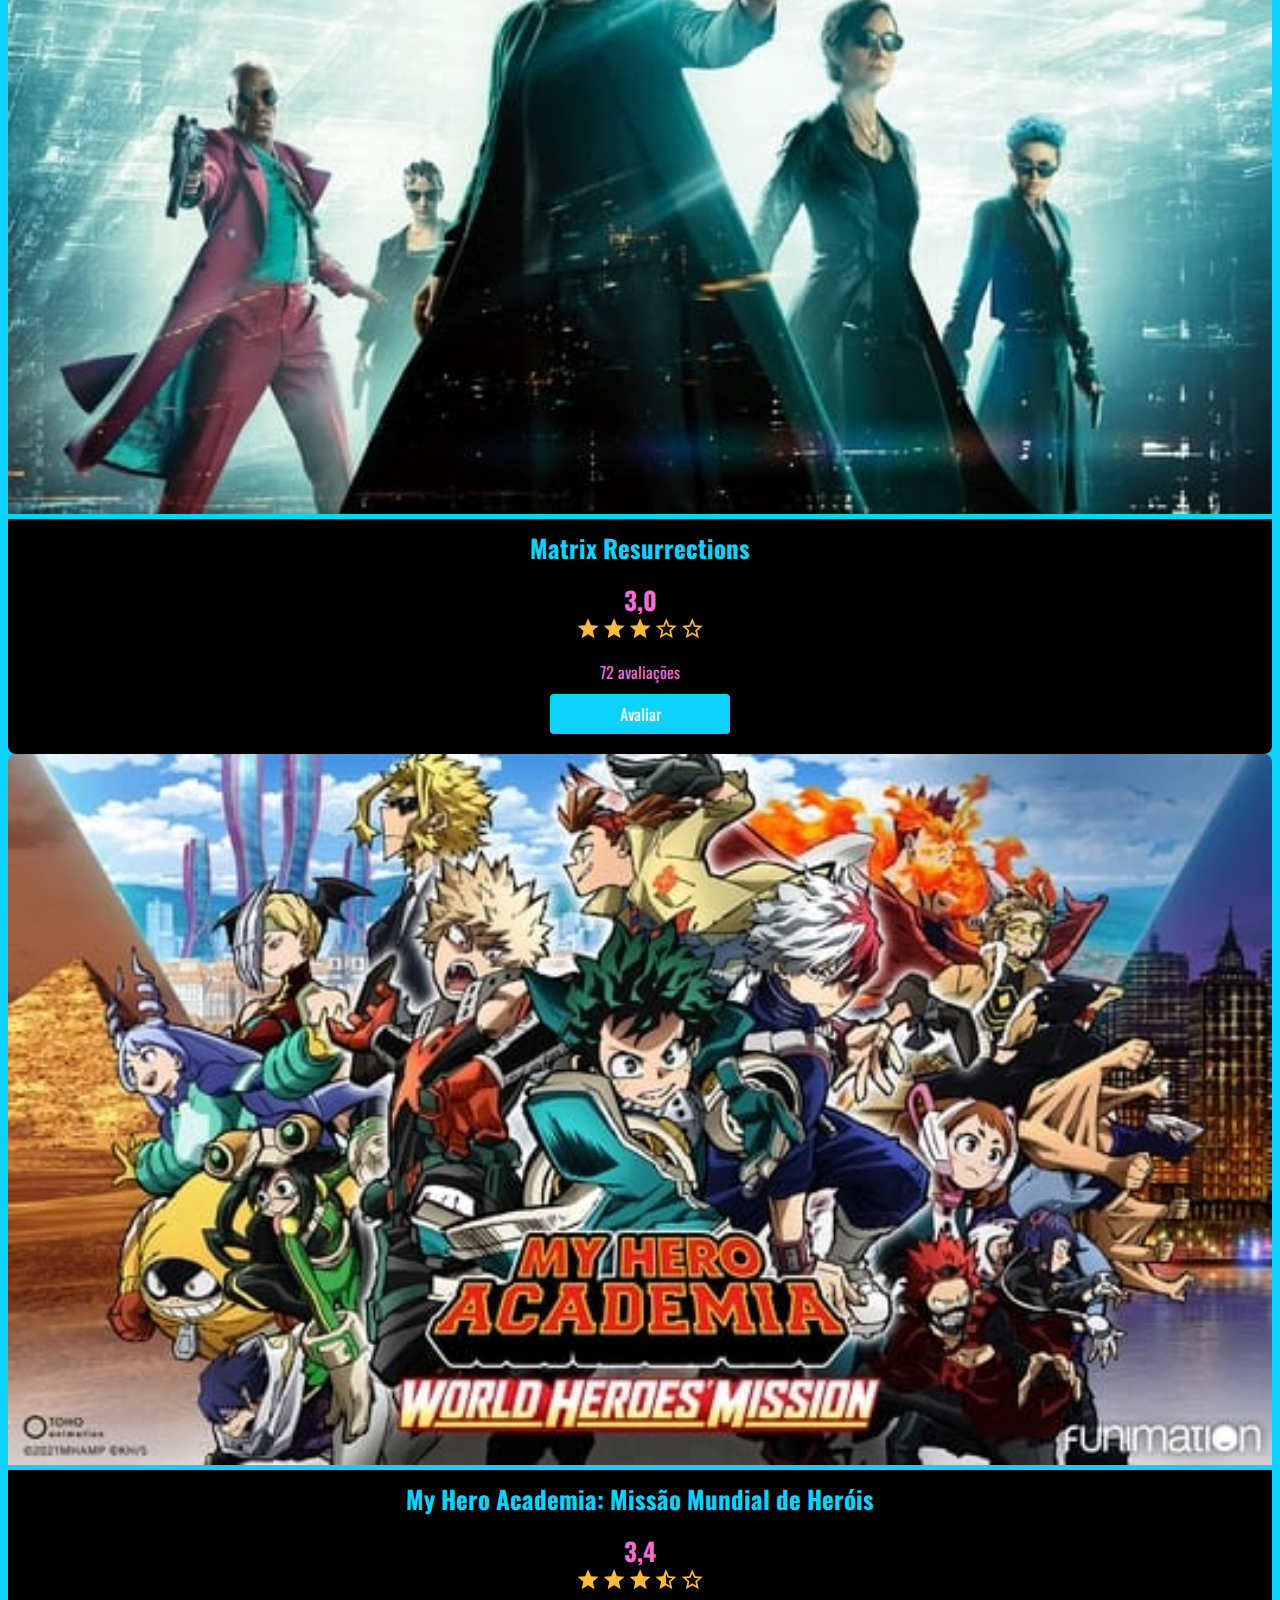
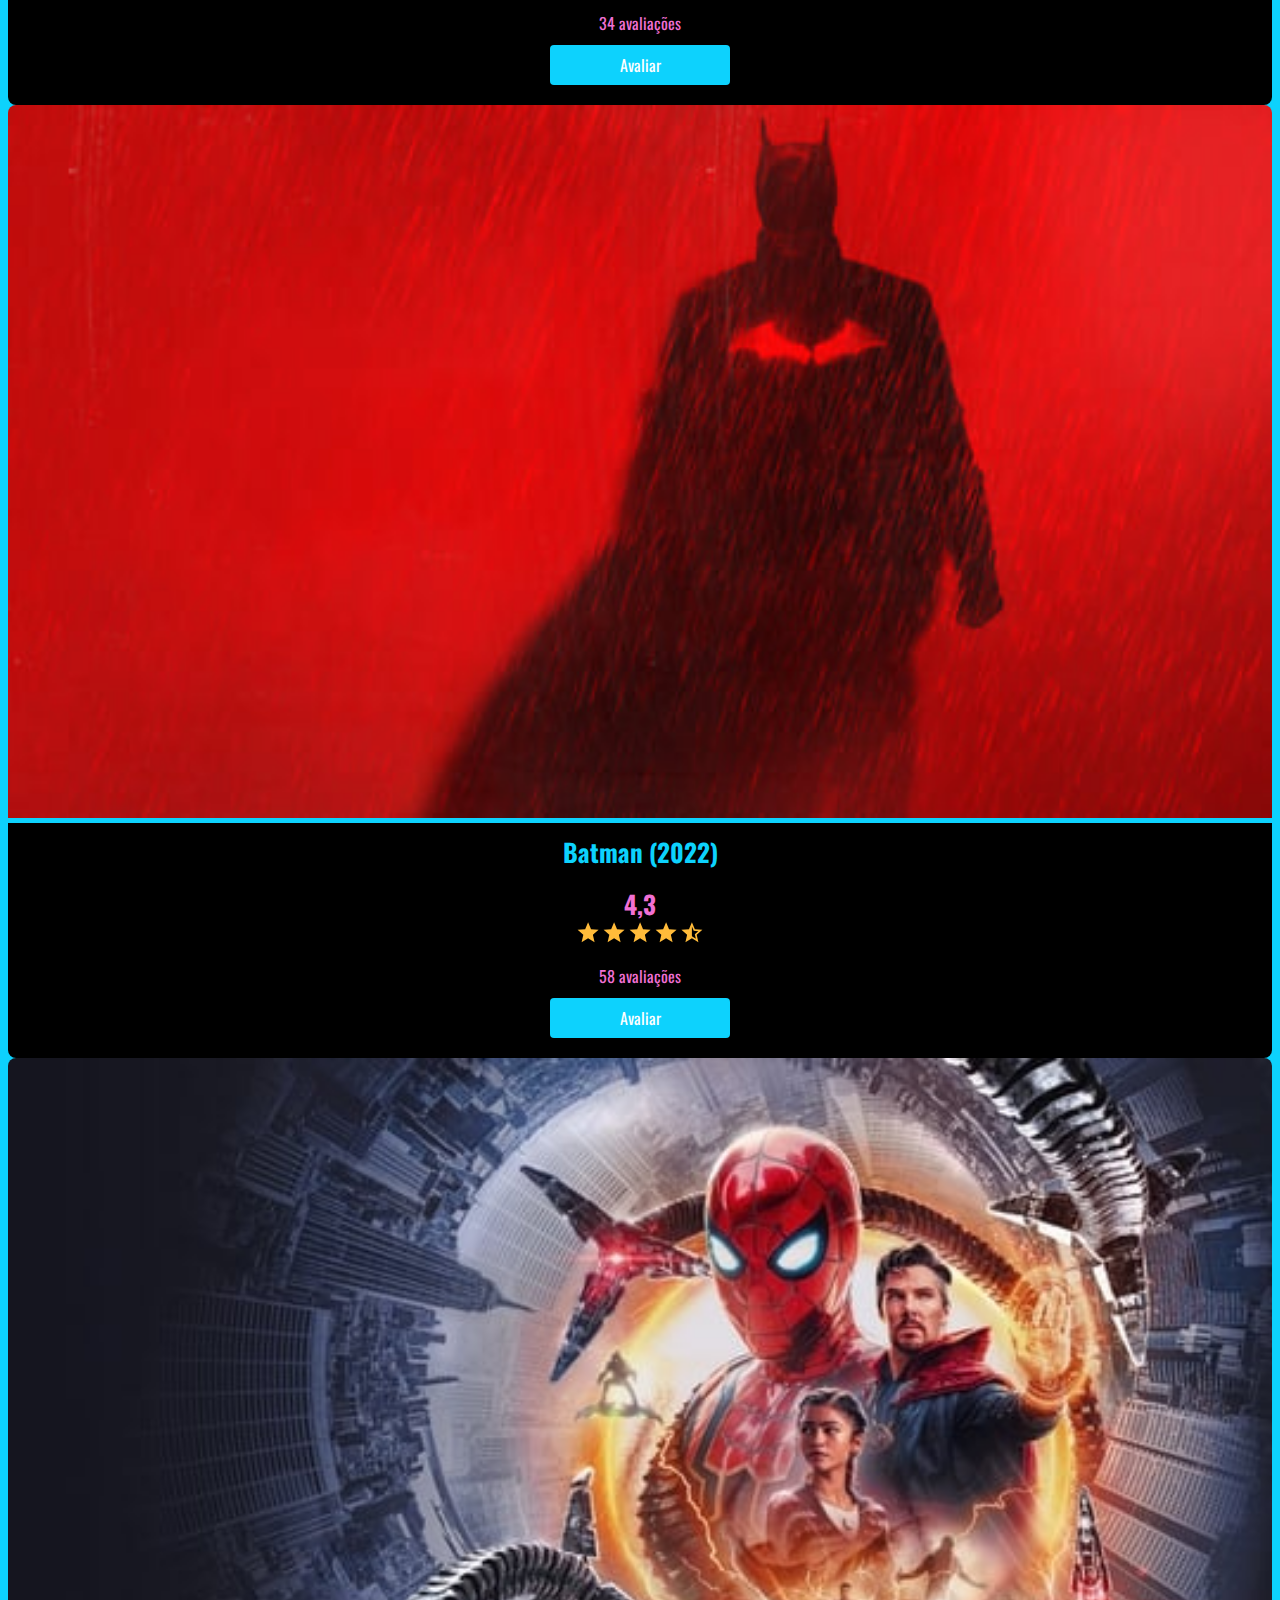
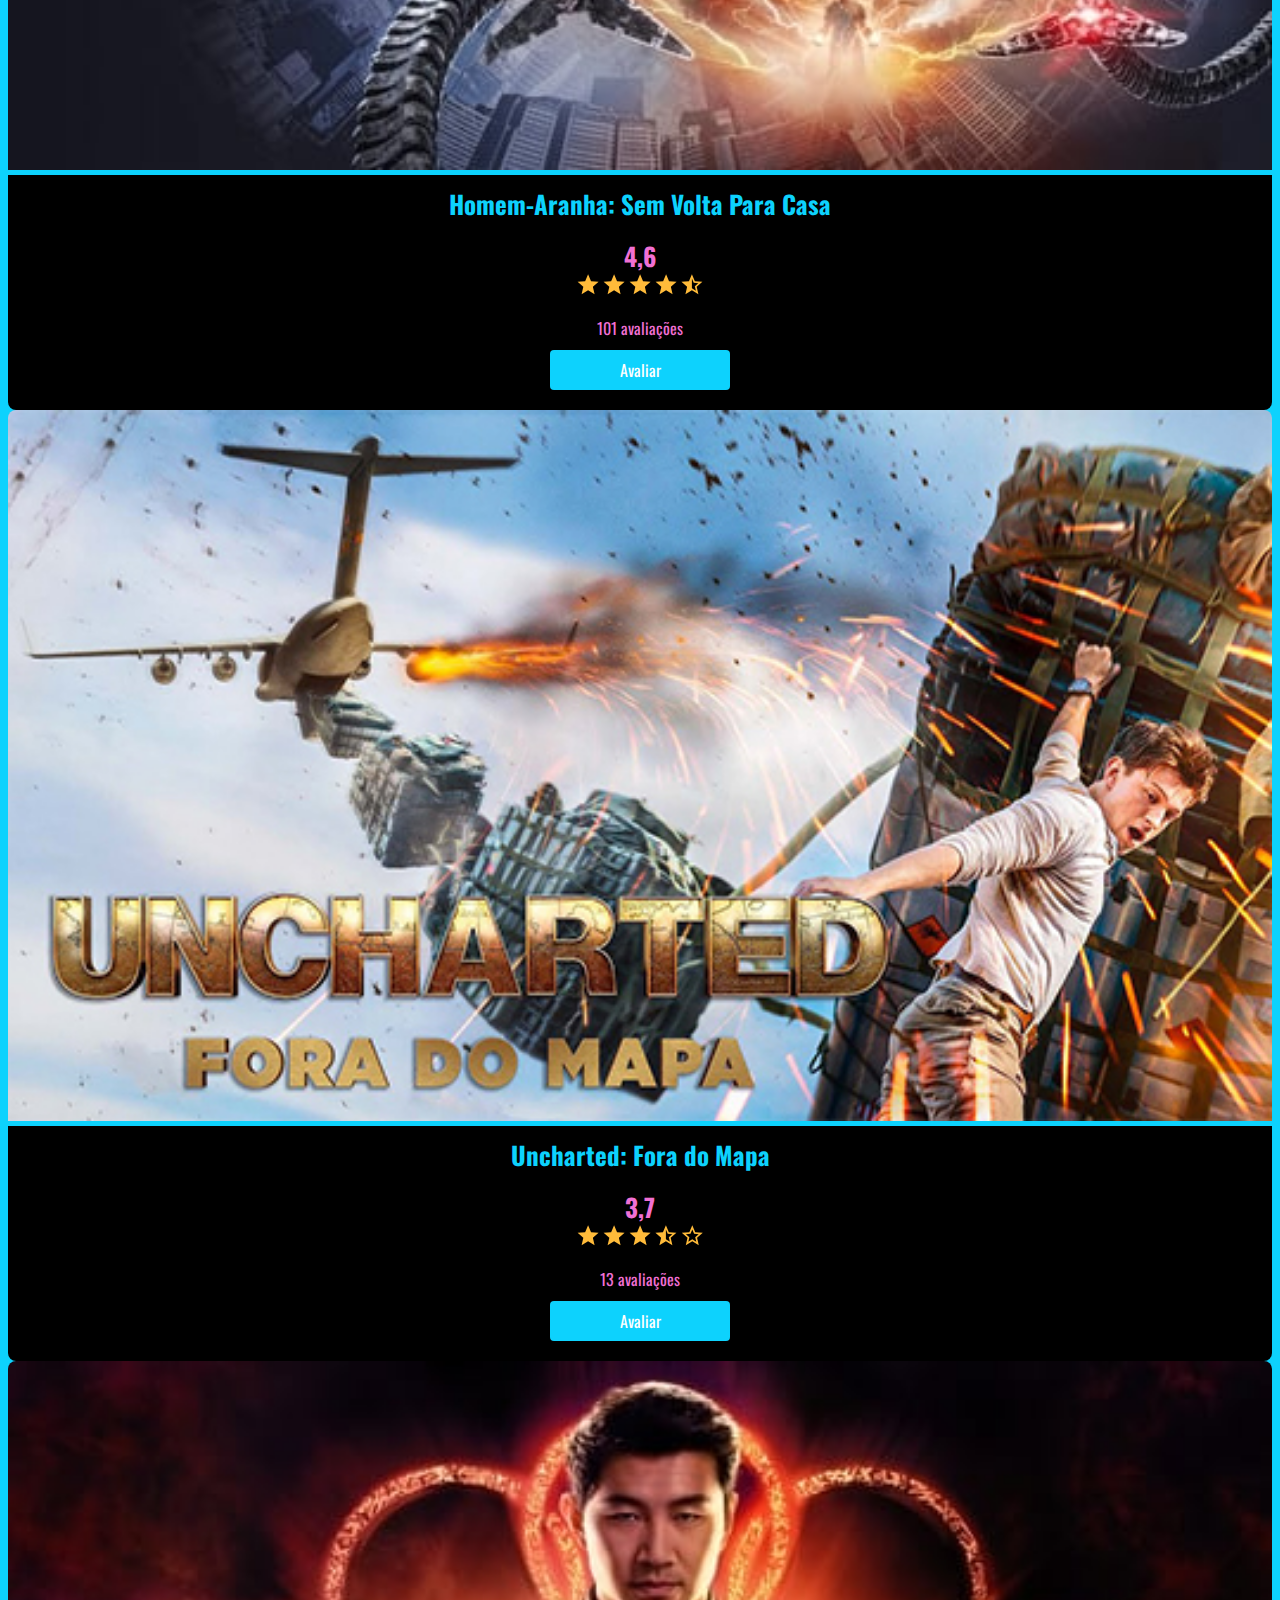
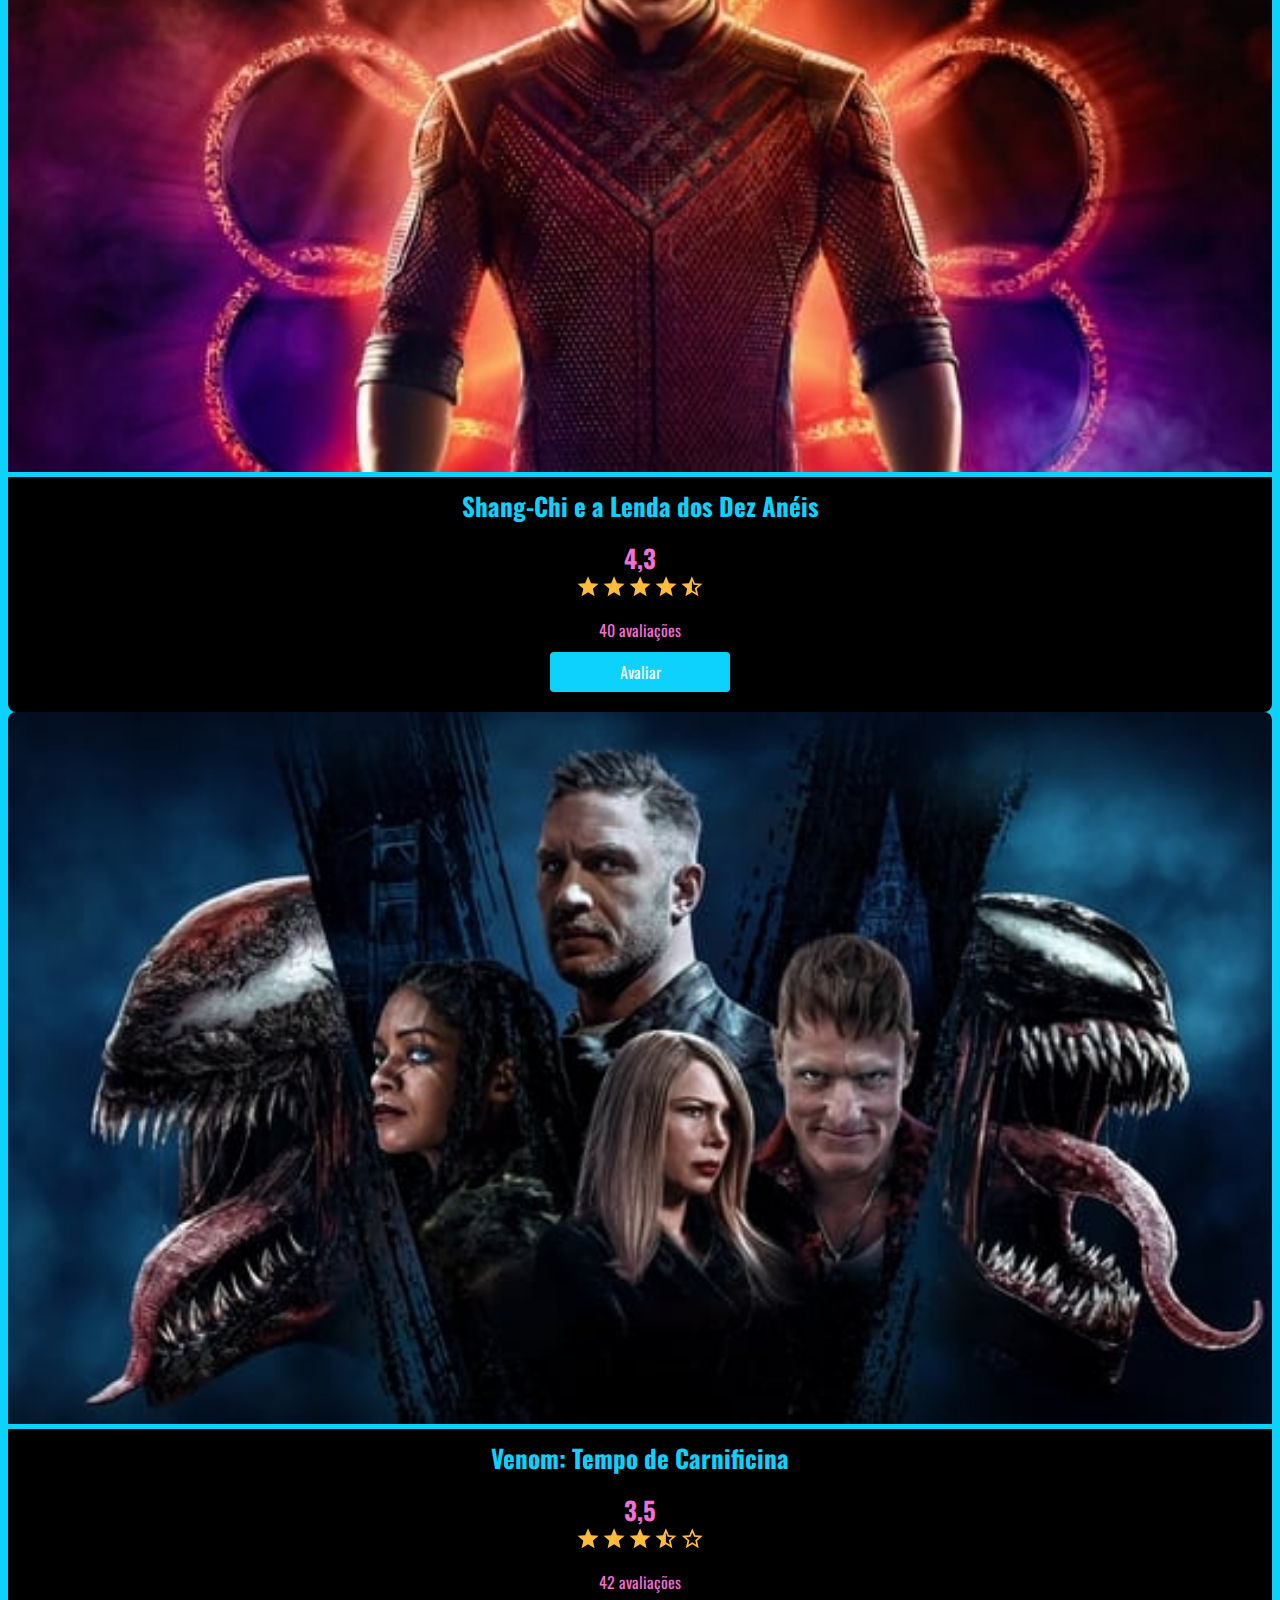
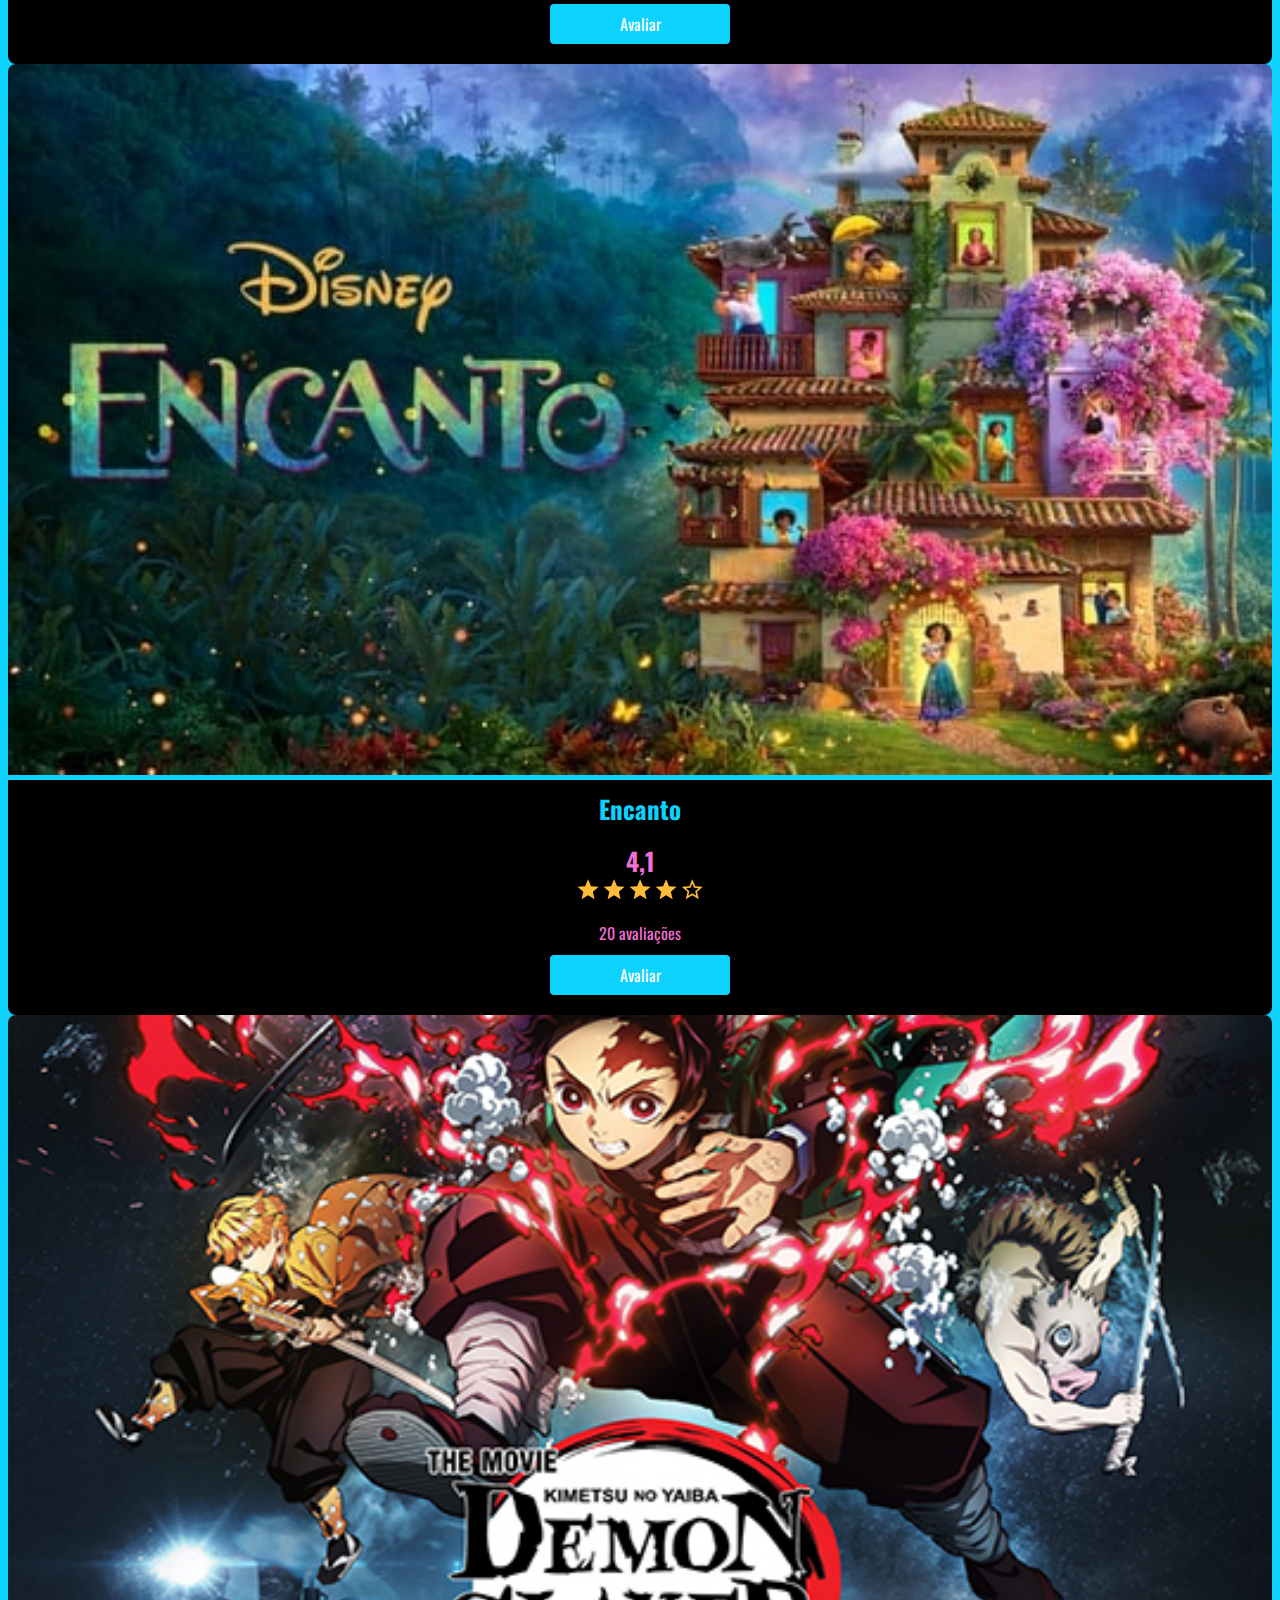
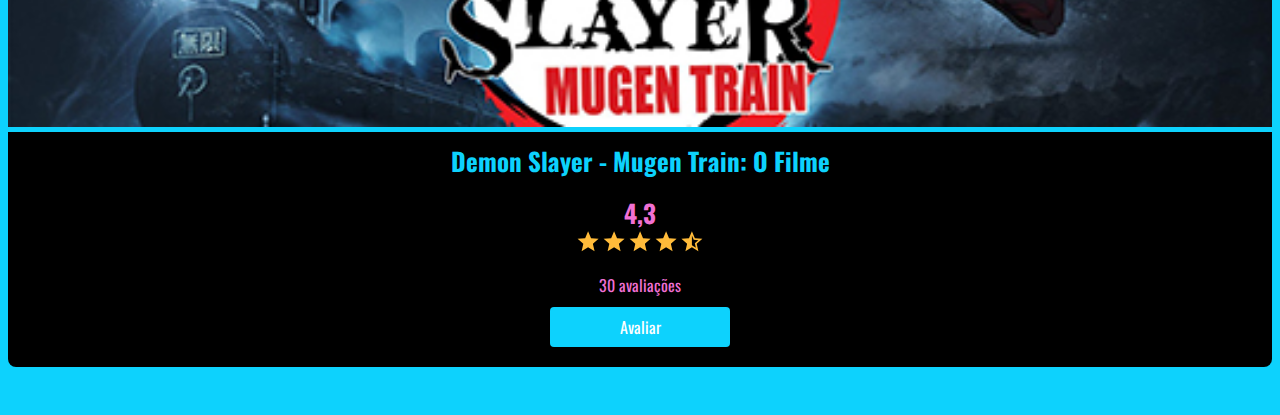
==== commit a2b10c31: "Polimento da Listagem" ====
--- a/index.html
+++ b/index.html
@@ -32,7 +32,18 @@
                         <img src="img/Duna.svg" alt="Duna">
                         <div class="dsmovies-card-description">
                             <h3>Duna</h3>
-                            <a class="dsmovies-btn" href="form.html">Avaliar</a>
+                            <div class="card-description">
+                                <h4>4,0</h4>
+                                <div>
+                                <img src="img/Full-Star.svg" alt="Star">
+                                <img src="img/Full-Star.svg" alt="Star">
+                                <img src="img/Full-Star.svg" alt="Star">
+                                <img src="img/Full-Star.svg" alt="Star">
+                                <img src="img/Empty-Star.svg" alt="Star">
+                                </div>
+                                <p>50 avaliações</p>
+                                <a class="dsmovies-btn" href="Form.DSMovies.html">Avaliar</a>
+                            </div>
                         </div>
                     </div>
                 </div>
@@ -42,17 +53,39 @@
                         <img src="img/Vingadores Guerra Infinita.svg" alt="Vingadores: Guerra Infinita">
                         <div class="dsmovies-card-description">
                             <h3>Vingadores: Guerra Infinita</h3>
-                            <a class="dsmovies-btn" href="form.html">Avaliar</a>
-                        </div>
-                    </div>
-                </div>
-
-                <div class="col-sm-6 col-lg-4 col-xl-3 mb-3">
-                    <div class="dsmovies-card">
-                        <img src="img/Cruela.svg" alt="Cruela">
-                        <div class="dsmovies-card-description">
-                            <h3>Cruela</h3>
-                            <a class="dsmovies-btn" href="form.html">Avaliar</a>
+                            <div class="card-description">
+                                <h4>4,7</h4>
+                                <div>
+                                <img src="img/Full-Star.svg" alt="Star">
+                                <img src="img/Full-Star.svg" alt="Star">
+                                <img src="img/Full-Star.svg" alt="Star">
+                                <img src="img/Full-Star.svg" alt="Star">
+                                <img src="img/Half-Star.svg" alt="Star">
+                                </div>
+                                <p>50 avaliações</p>
+                                <a class="dsmovies-btn" href="Form.DSMovies.html">Avaliar</a>
+                            </div>
+                        </div>
+                    </div>
+                </div>
+
+                <div class="col-sm-6 col-lg-4 col-xl-3 mb-3">
+                    <div class="dsmovies-card">
+                        <img src="img/Cruela.svg" alt="Cruella">
+                        <div class="dsmovies-card-description">
+                            <h3>Cruella</h3>
+                            <div class="card-description">
+                                <h4>4,3</h4>
+                                <div>
+                                <img src="img/Full-Star.svg" alt="Star">
+                                <img src="img/Full-Star.svg" alt="Star">
+                                <img src="img/Full-Star.svg" alt="Star">
+                                <img src="img/Full-Star.svg" alt="Star">
+                                <img src="img/Half-Star.svg" alt="Star">
+                                </div>
+                                <p>72 avaliações</p>
+                                <a class="dsmovies-btn" href="Form.DSMovies.html">Avaliar</a>
+                            </div>
                         </div>
                     </div>
                 </div>
@@ -62,7 +95,18 @@
                         <img src="img/Matrix Resurrections.svg" alt="Matrix Resurrections">
                         <div class="dsmovies-card-description">
                             <h3>Matrix Resurrections</h3>
-                            <a class="dsmovies-btn" href="form.html">Avaliar</a>
+                            <div class="card-description">
+                                <h4>3,0</h4>
+                                <div>
+                                <img src="img/Full-Star.svg" alt="Star">
+                                <img src="img/Full-Star.svg" alt="Star">
+                                <img src="img/Full-Star.svg" alt="Star">
+                                <img src="img/Empty-Star.svg" alt="Star">
+                                <img src="img/Empty-Star.svg" alt="Star">
+                                </div>
+                                <p>72 avaliações</p>
+                                <a class="dsmovies-btn" href="Form.DSMovies.html">Avaliar</a>
+                            </div>
                         </div>
                     </div>
                 </div>
@@ -72,7 +116,18 @@
                         <img src="img/My Hero Academia Missão Mundial de Heróis.svg" alt="My Hero Academia: Missão Mundial de Heróis">
                         <div class="dsmovies-card-description">
                             <h3>My Hero Academia: Missão Mundial de Heróis</h3>
-                            <a class="dsmovies-btn" href="form.html">Avaliar</a>
+                            <div class="card-description">
+                                <h4>3,4</h4>
+                                <div>
+                                <img src="img/Full-Star.svg" alt="Star">
+                                <img src="img/Full-Star.svg" alt="Star">
+                                <img src="img/Full-Star.svg" alt="Star">
+                                <img src="img/Half-Star.svg" alt="Star">
+                                <img src="img/Empty-Star.svg" alt="Star">
+                                </div>
+                                <p>34 avaliações</p>
+                                <a class="dsmovies-btn" href="Form.DSMovies.html">Avaliar</a>
+                            </div>
                         </div>
                     </div>
                 </div>
@@ -82,7 +137,18 @@
                         <img src="img/Batman (2022).svg" alt="Batman (2022)">
                         <div class="dsmovies-card-description">
                             <h3>Batman (2022)</h3>
-                            <a class="dsmovies-btn" href="form.html">Avaliar</a>
+                            <div class="card-description">
+                                <h4>4,3</h4>
+                                <div>
+                                <img src="img/Full-Star.svg" alt="Star">
+                                <img src="img/Full-Star.svg" alt="Star">
+                                <img src="img/Full-Star.svg" alt="Star">
+                                <img src="img/Full-Star.svg" alt="Star">
+                                <img src="img/Half-Star.svg" alt="Star">
+                                </div>
+                                <p>58 avaliações</p>
+                                <a class="dsmovies-btn" href="Form.DSMovies.html">Avaliar</a>
+                            </div>
                         </div>
                     </div>
                 </div>
@@ -92,7 +158,18 @@
                         <img src="img/Homem-Aranha Sem Volta Para Casa.svg" alt="Homem-Aranha: Sem Volta Para Casa">
                         <div class="dsmovies-card-description">
                             <h3>Homem-Aranha: Sem Volta Para Casa</h3>
-                            <a class="dsmovies-btn" href="form.html">Avaliar</a>
+                            <div class="card-description">
+                                <h4>4,6</h4>
+                                <div>
+                                <img src="img/Full-Star.svg" alt="Star">
+                                <img src="img/Full-Star.svg" alt="Star">
+                                <img src="img/Full-Star.svg" alt="Star">
+                                <img src="img/Full-Star.svg" alt="Star">
+                                <img src="img/Half-Star.svg" alt="Star">
+                                </div>
+                                <p>101 avaliações</p>
+                                <a class="dsmovies-btn" href="Form.DSMovies.html">Avaliar</a>
+                            </div>
                         </div>
                     </div>
                 </div>
@@ -102,7 +179,18 @@
                         <img src="img/Uncharted Fora do Mapa.svg" alt="Uncharted: Fora do Mapa">
                         <div class="dsmovies-card-description">
                             <h3>Uncharted: Fora do Mapa</h3>
-                            <a class="dsmovies-btn" href="form.html">Avaliar</a>
+                            <div class="card-description">
+                                <h4>3,7</h4>
+                                <div>
+                                <img src="img/Full-Star.svg" alt="Star">
+                                <img src="img/Full-Star.svg" alt="Star">
+                                <img src="img/Full-Star.svg" alt="Star">
+                                <img src="img/Half-Star.svg" alt="Star">
+                                <img src="img/Empty-Star.svg" alt="Star">
+                                </div>
+                                <p>13 avaliações</p>
+                                <a class="dsmovies-btn" href="Form.DSMovies.html">Avaliar</a>
+                            </div>
                         </div>
                     </div>
                 </div>
@@ -112,7 +200,18 @@
                         <img src="img/Shang-Chi e a Lenda dos Dez Anéis.svg" alt="Shang-Chi e a Lenda dos Dez Anéis">
                         <div class="dsmovies-card-description">
                             <h3>Shang-Chi e a Lenda dos Dez Anéis</h3>
-                            <a class="dsmovies-btn" href="form.html">Avaliar</a>
+                            <div class="card-description">
+                                <h4>4,3</h4>
+                                <div>
+                                <img src="img/Full-Star.svg" alt="Star">
+                                <img src="img/Full-Star.svg" alt="Star">
+                                <img src="img/Full-Star.svg" alt="Star">
+                                <img src="img/Full-Star.svg" alt="Star">
+                                <img src="img/Half-Star.svg" alt="Star">
+                                </div>
+                                <p>40 avaliações</p>
+                                <a class="dsmovies-btn" href="Form.DSMovies.html">Avaliar</a>
+                            </div>
                         </div>
                     </div>
                 </div>
@@ -122,7 +221,18 @@
                         <img src="img/Venom Tempo de Carnificina.svg" alt="Venom: Tempo de Carnificina">
                         <div class="dsmovies-card-description">
                             <h3>Venom: Tempo de Carnificina</h3>
-                            <a class="dsmovies-btn" href="form.html">Avaliar</a>
+                            <div class="card-description">
+                                <h4>3,5</h4>
+                                <div>
+                                <img src="img/Full-Star.svg" alt="Star">
+                                <img src="img/Full-Star.svg" alt="Star">
+                                <img src="img/Full-Star.svg" alt="Star">
+                                <img src="img/Half-Star.svg" alt="Star">
+                                <img src="img/Empty-Star.svg" alt="Star">
+                                </div>
+                                <p>42 avaliações</p>
+                                <a class="dsmovies-btn" href="Form.DSMovies.html">Avaliar</a>
+                            </div>
                         </div>
                     </div>
                 </div>
@@ -132,7 +242,18 @@
                         <img src="img/Encanto.svg" alt="Encanto">
                         <div class="dsmovies-card-description">
                             <h3>Encanto</h3>
-                            <a class="dsmovies-btn" href="form.html">Avaliar</a>
+                            <div class="card-description">
+                                <h4>4,1</h4>
+                                <div>
+                                <img src="img/Full-Star.svg" alt="Star">
+                                <img src="img/Full-Star.svg" alt="Star">
+                                <img src="img/Full-Star.svg" alt="Star">
+                                <img src="img/Full-Star.svg" alt="Star">
+                                <img src="img/Empty-Star.svg" alt="Star">
+                                </div>
+                                <p>20 avaliações</p>
+                                <a class="dsmovies-btn" href="Form.DSMovies.html">Avaliar</a>
+                            </div>
                         </div>
                     </div>
                 </div>
@@ -142,7 +263,18 @@
                         <img src="img/Demon Slayer - Mugen Train O Filme.svg" alt="Demon Slayer - Mugen Train: O Filme">
                         <div class="dsmovies-card-description">
                             <h3>Demon Slayer - Mugen Train: O Filme</h3>
-                            <a class="dsmovies-btn" href="form.html">Avaliar</a>
+                            <div class="card-description">
+                                <h4>4,3</h4>
+                                <div>
+                                <img src="img/Full-Star.svg" alt="Star">
+                                <img src="img/Full-Star.svg" alt="Star">
+                                <img src="img/Full-Star.svg" alt="Star">
+                                <img src="img/Full-Star.svg" alt="Star">
+                                <img src="img/Half-Star.svg" alt="Star">
+                                </div>
+                                <p>30 avaliações</p>
+                                <a class="dsmovies-btn" href="Form.DSMovies.html">Avaliar</a>
+                            </div>
                         </div>
                     </div>
                 </div>
--- a/CSS/Styles.CSS
+++ b/CSS/Styles.CSS
@@ -3,6 +3,7 @@
 :root {
     --Blue1: rgb(13, 210, 253);
     --Pink1: rgb(241, 112, 212);
+    --Pink2: rgb(255, 203, 244);
     --Black1: rgb(0, 0, 0);
     --white1: rgb(255, 255, 255);
 }
@@ -19,8 +20,7 @@
     color: var(--Pink1);
     height: 100px;
     display: flex;
-    align-items: center;
-    
+    align-items: center;  
 }
 
 html, body {
@@ -60,7 +60,6 @@
 
 .dsmovies-card {
     width: 100%;
-    
 }
 
 #dsmovies-card-list {
@@ -80,15 +79,36 @@
     align-items: center;
     justify-content: space-between;
     border-radius: 0 0 8px 8px;
-    min-height: 200px;
+    height: 235px;
 }
 
 .dsmovies-card-description h3 {
     font-size: 25px;
     font-weight: 700;
-    margin-bottom: 25px;
+    margin-bottom: 15px;
     color: var(--Blue1);
     text-align: center;
+}
+
+.card-description img {
+    width: 22px;
+}
+
+.card-description {
+    display: flex;
+    flex-direction: column;
+    align-items: center;
+    color: var(--Pink1);
+}
+
+.card-description h4 {
+    font-size: 25px;
+    font-weight: 700;
+}
+.card-description p {
+    margin-bottom: 10px;
+    font-size: 16px;
+    font-weight: 400px;
 }
 
 .dsmovies-btn, .dsmovies-btn:hover {
@@ -100,5 +120,47 @@
     align-items: center;
     justify-content: center;
     border-radius: 4px;
+    border: 0;
 }
 
+.dsmovies-form-container {
+    padding: 40px 0;
+    max-width: 480px;
+}
+
+.dsmovies-form-description {
+    background-color: var(--Black1);
+    border-radius: 0 0 8px 8px;
+    padding: 20px;
+    display: flex;
+    flex-direction: column;
+    align-items: center;
+
+}
+
+.dsmovies-form {
+    width: 100%;
+}
+
+.dsmovies-form-description h3{
+    padding: 10px 0;
+    font-weight: 700;
+    color: var(--Blue1);
+}
+
+.dsmovies-form-group {
+    margin-bottom: 20px;
+}
+
+.dsmovies-form-group label {
+    font-size: 16px;
+    color: var(--Pink1);
+}
+
+.dsmovies-form-btn-container {
+    height: 100px;
+    display: flex;
+    flex-direction: column;
+    align-items: center;
+    justify-content: space-between;
+}
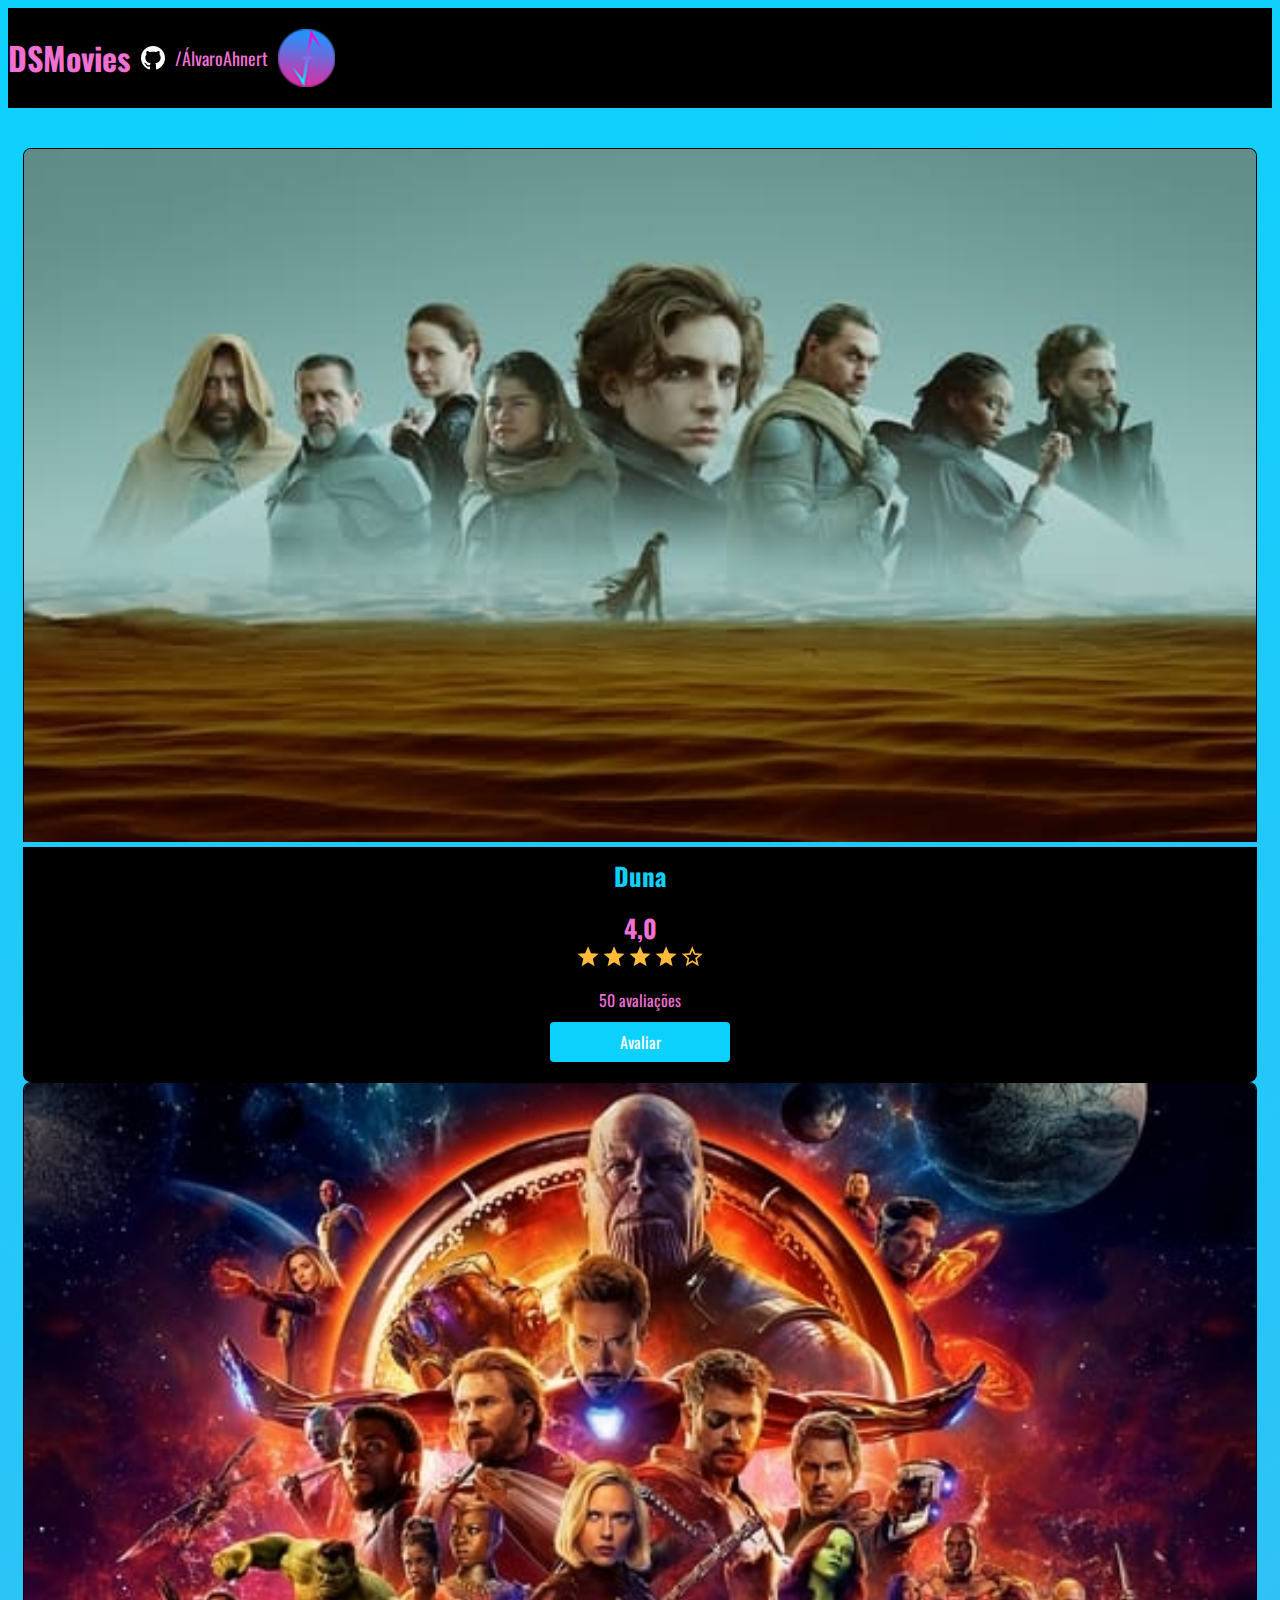
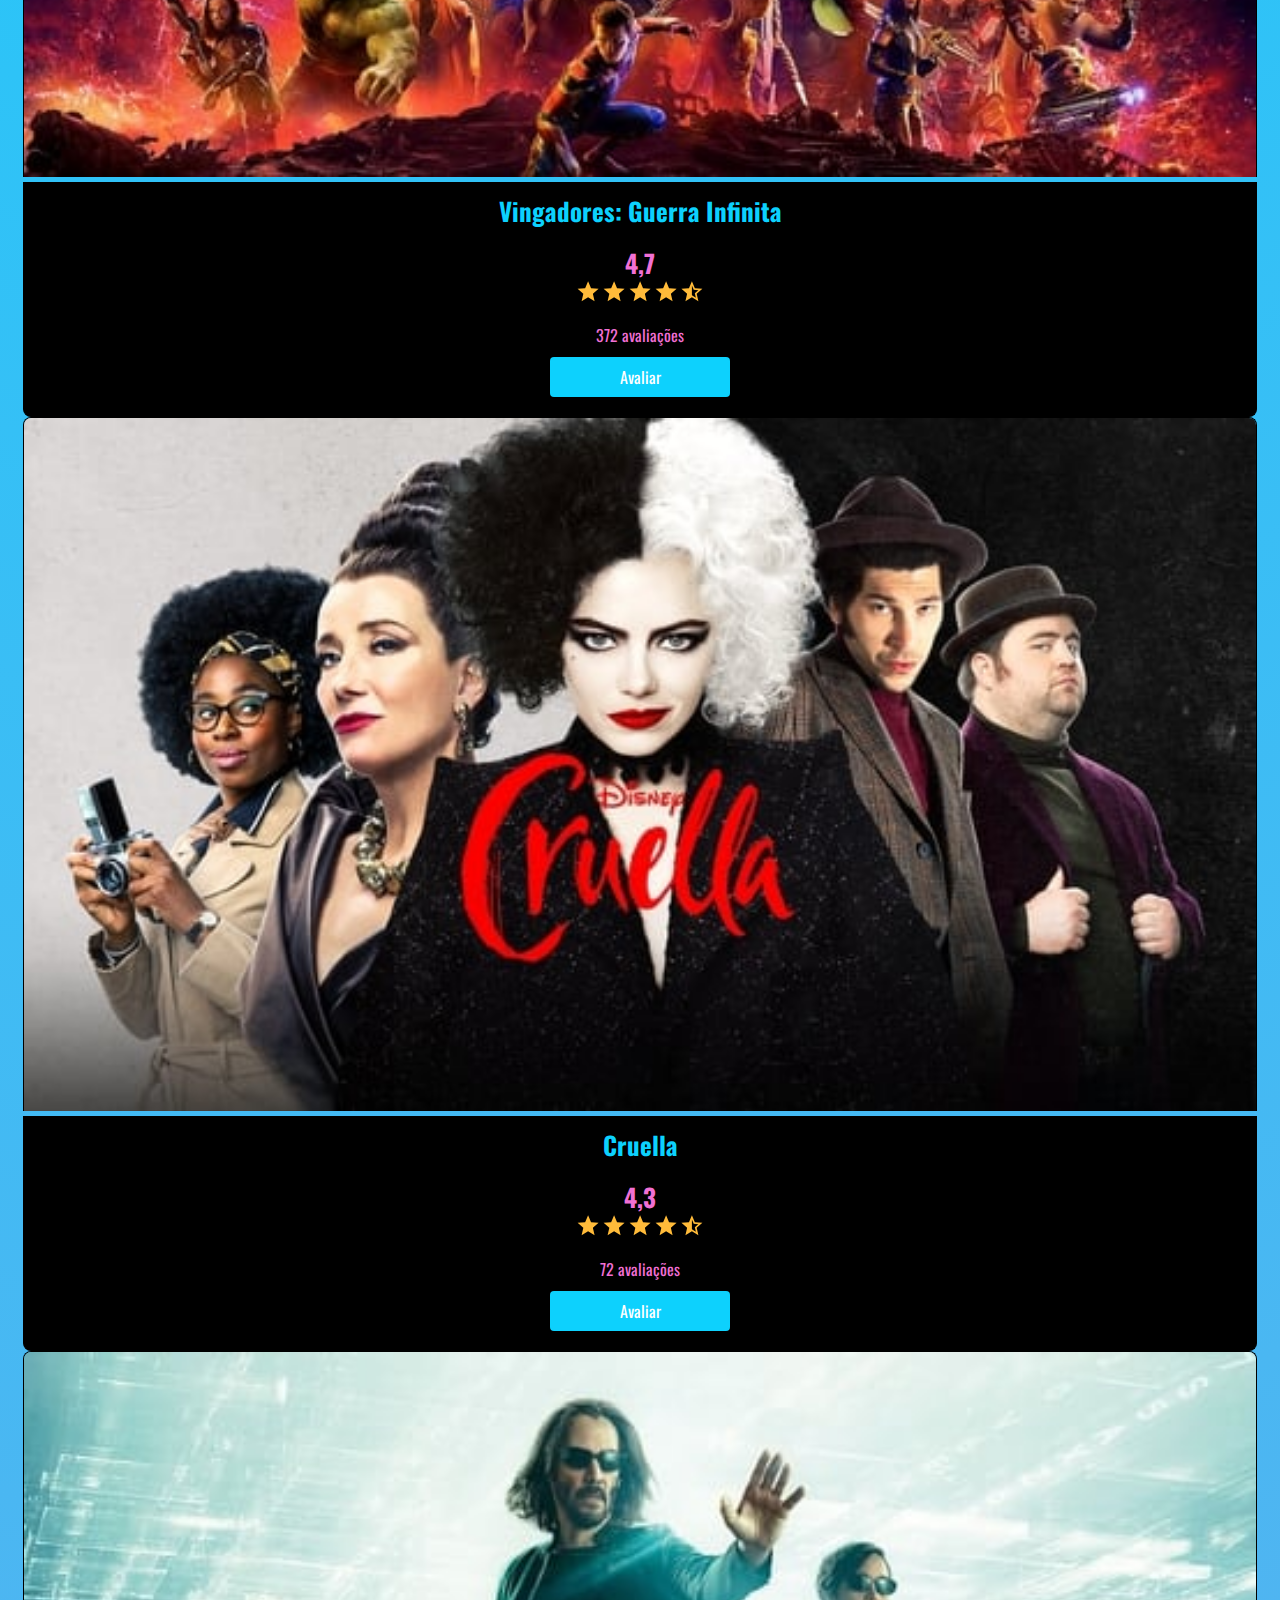
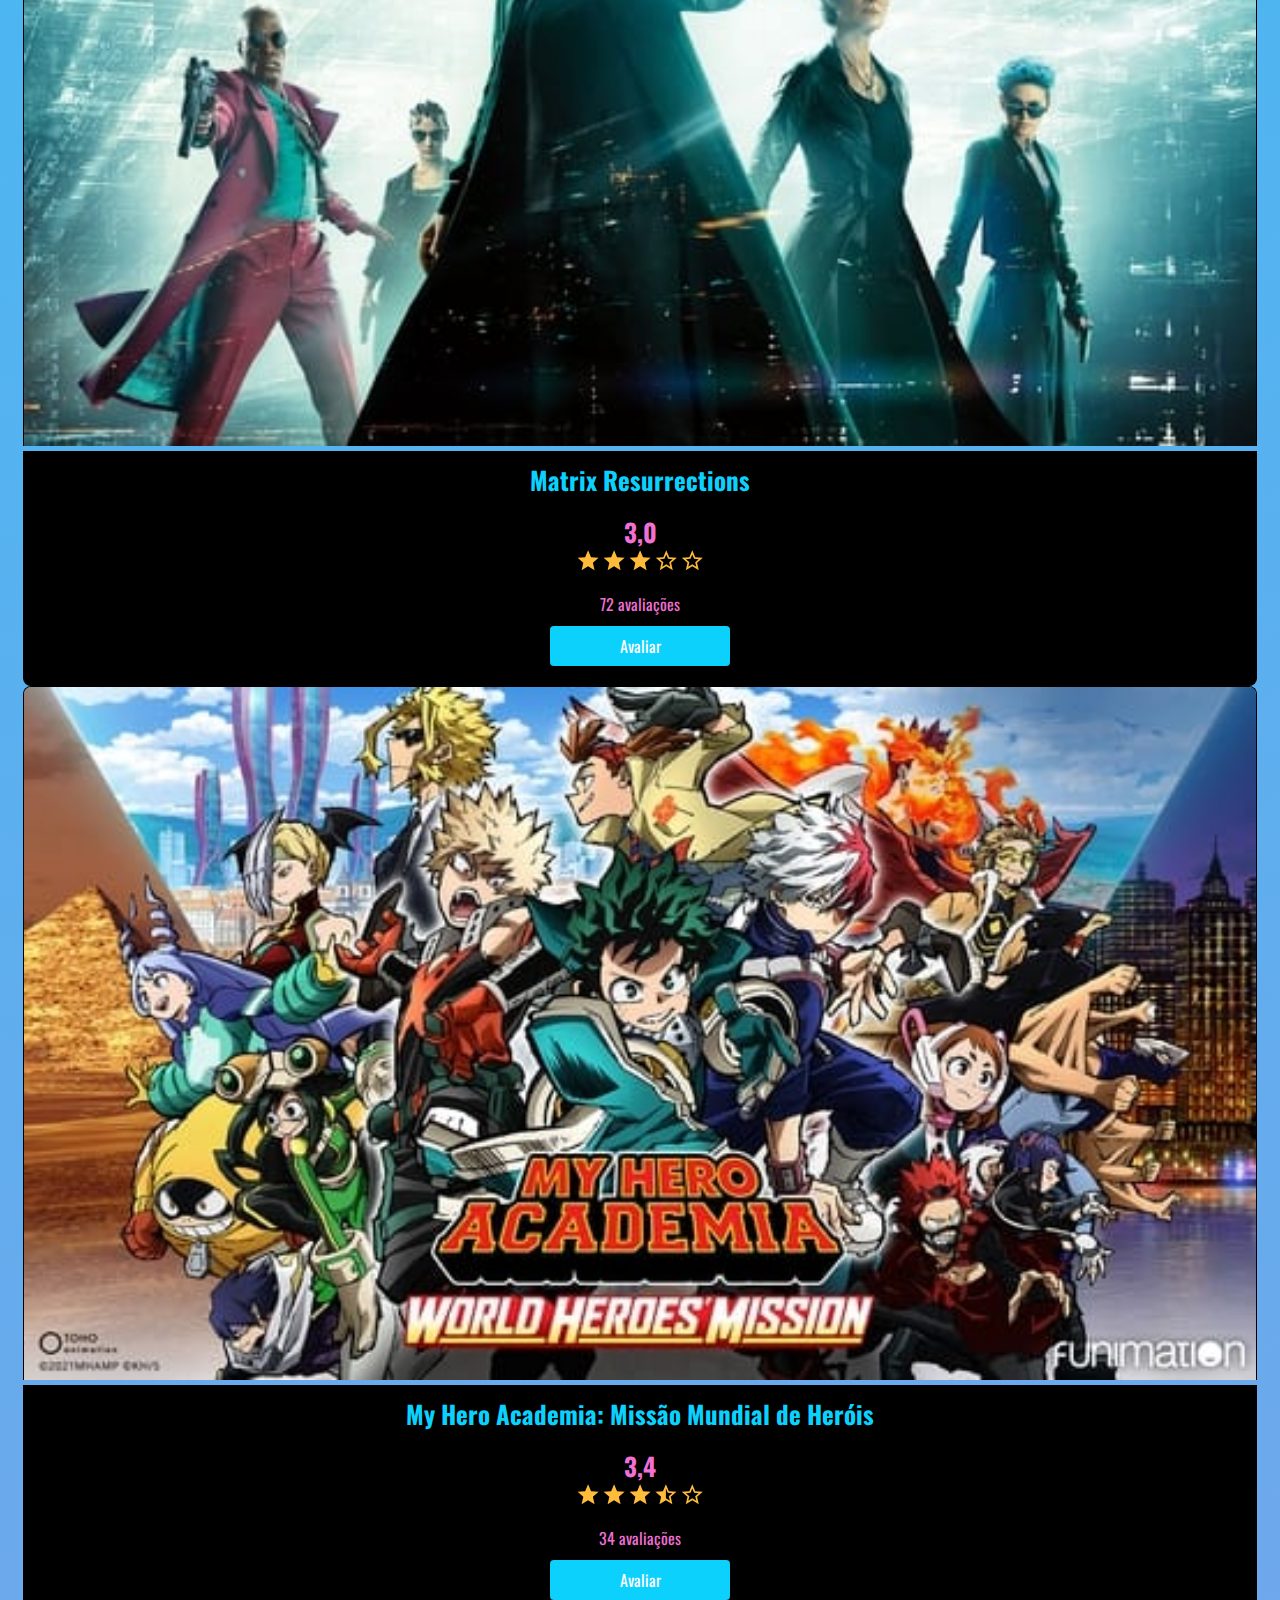
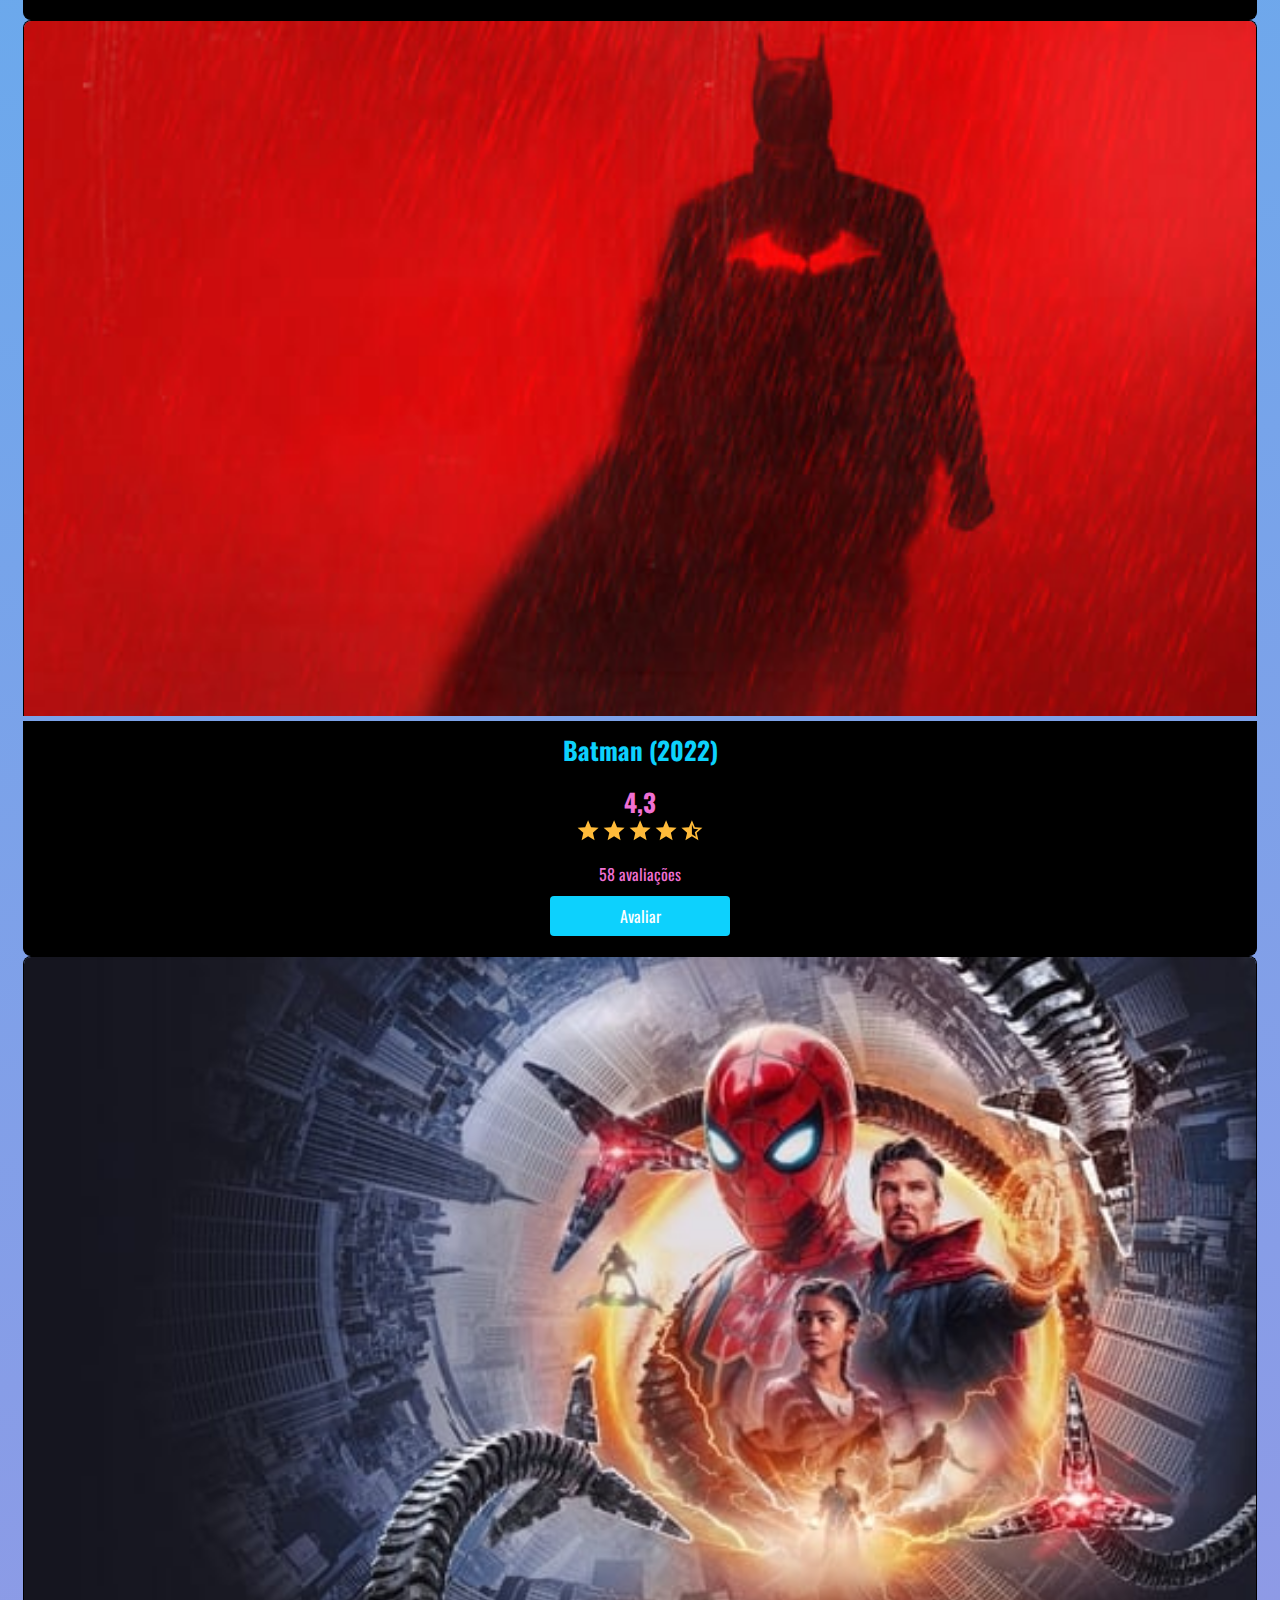
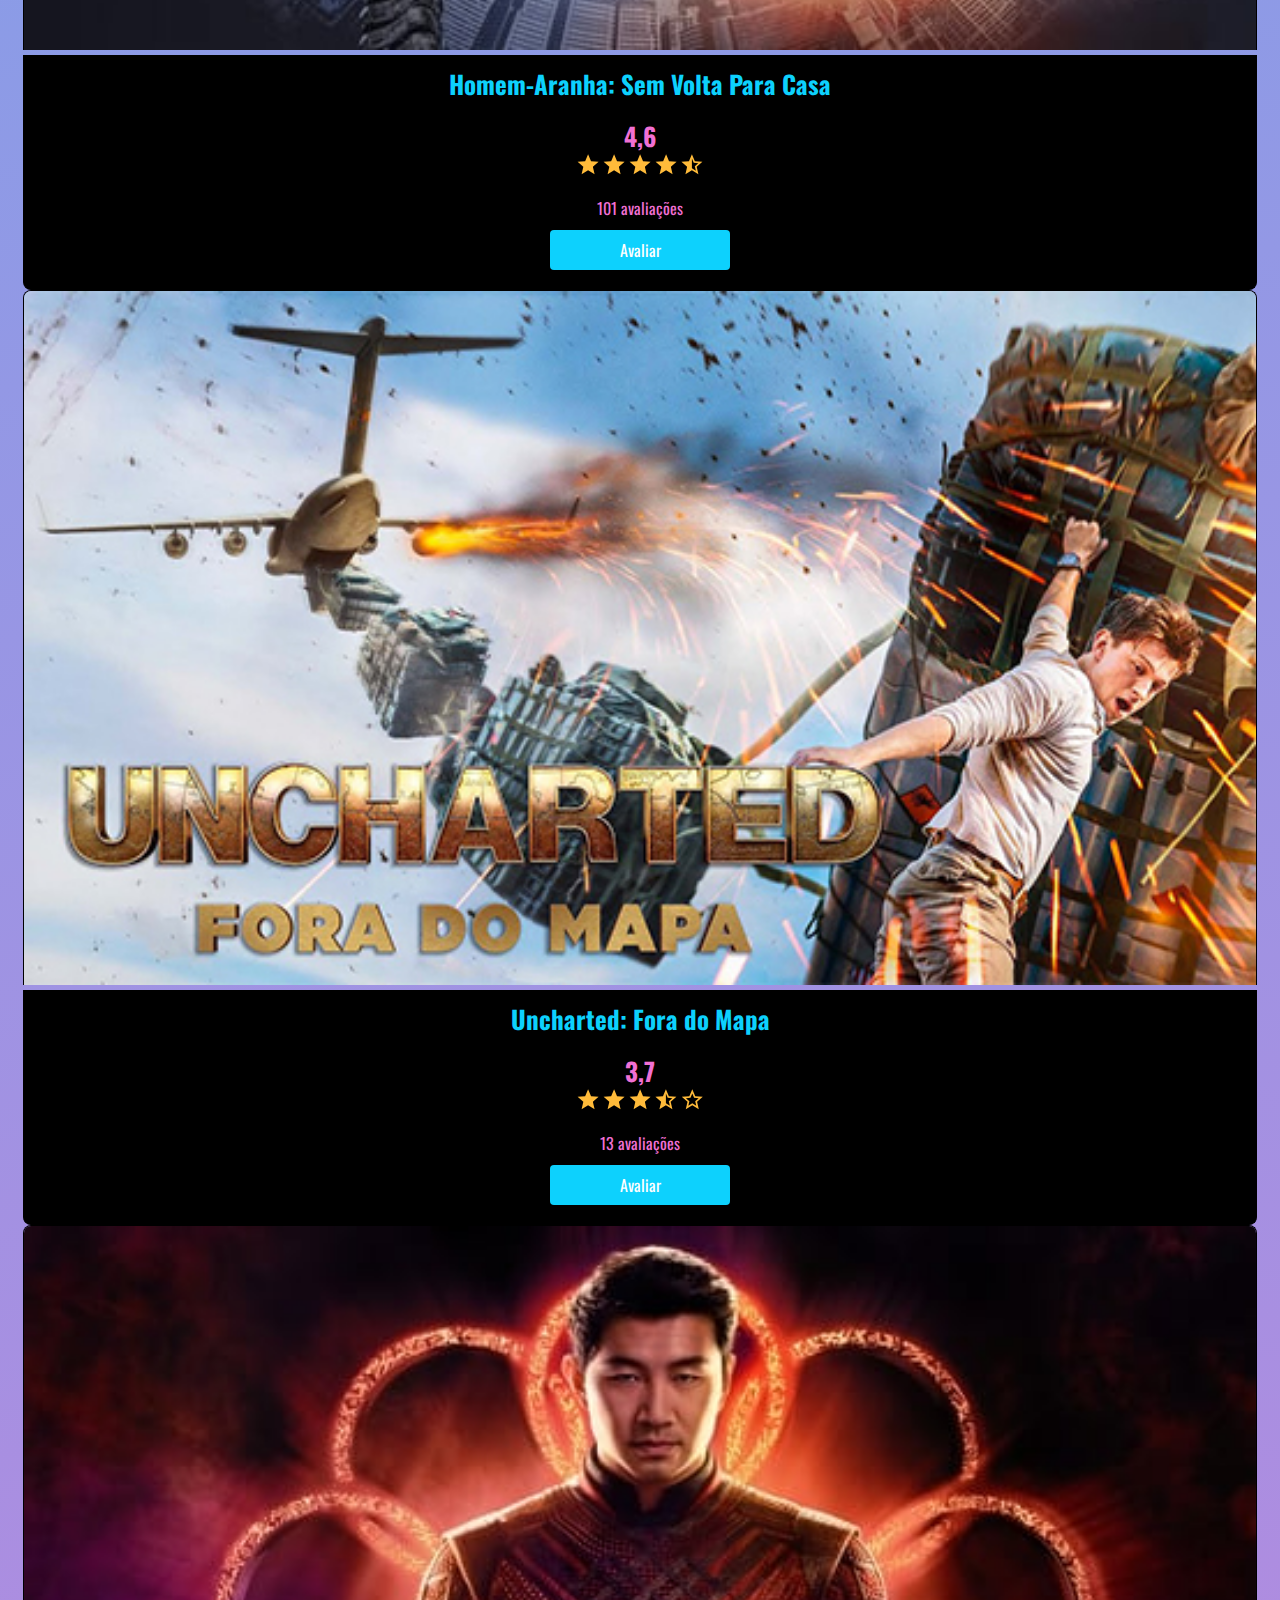
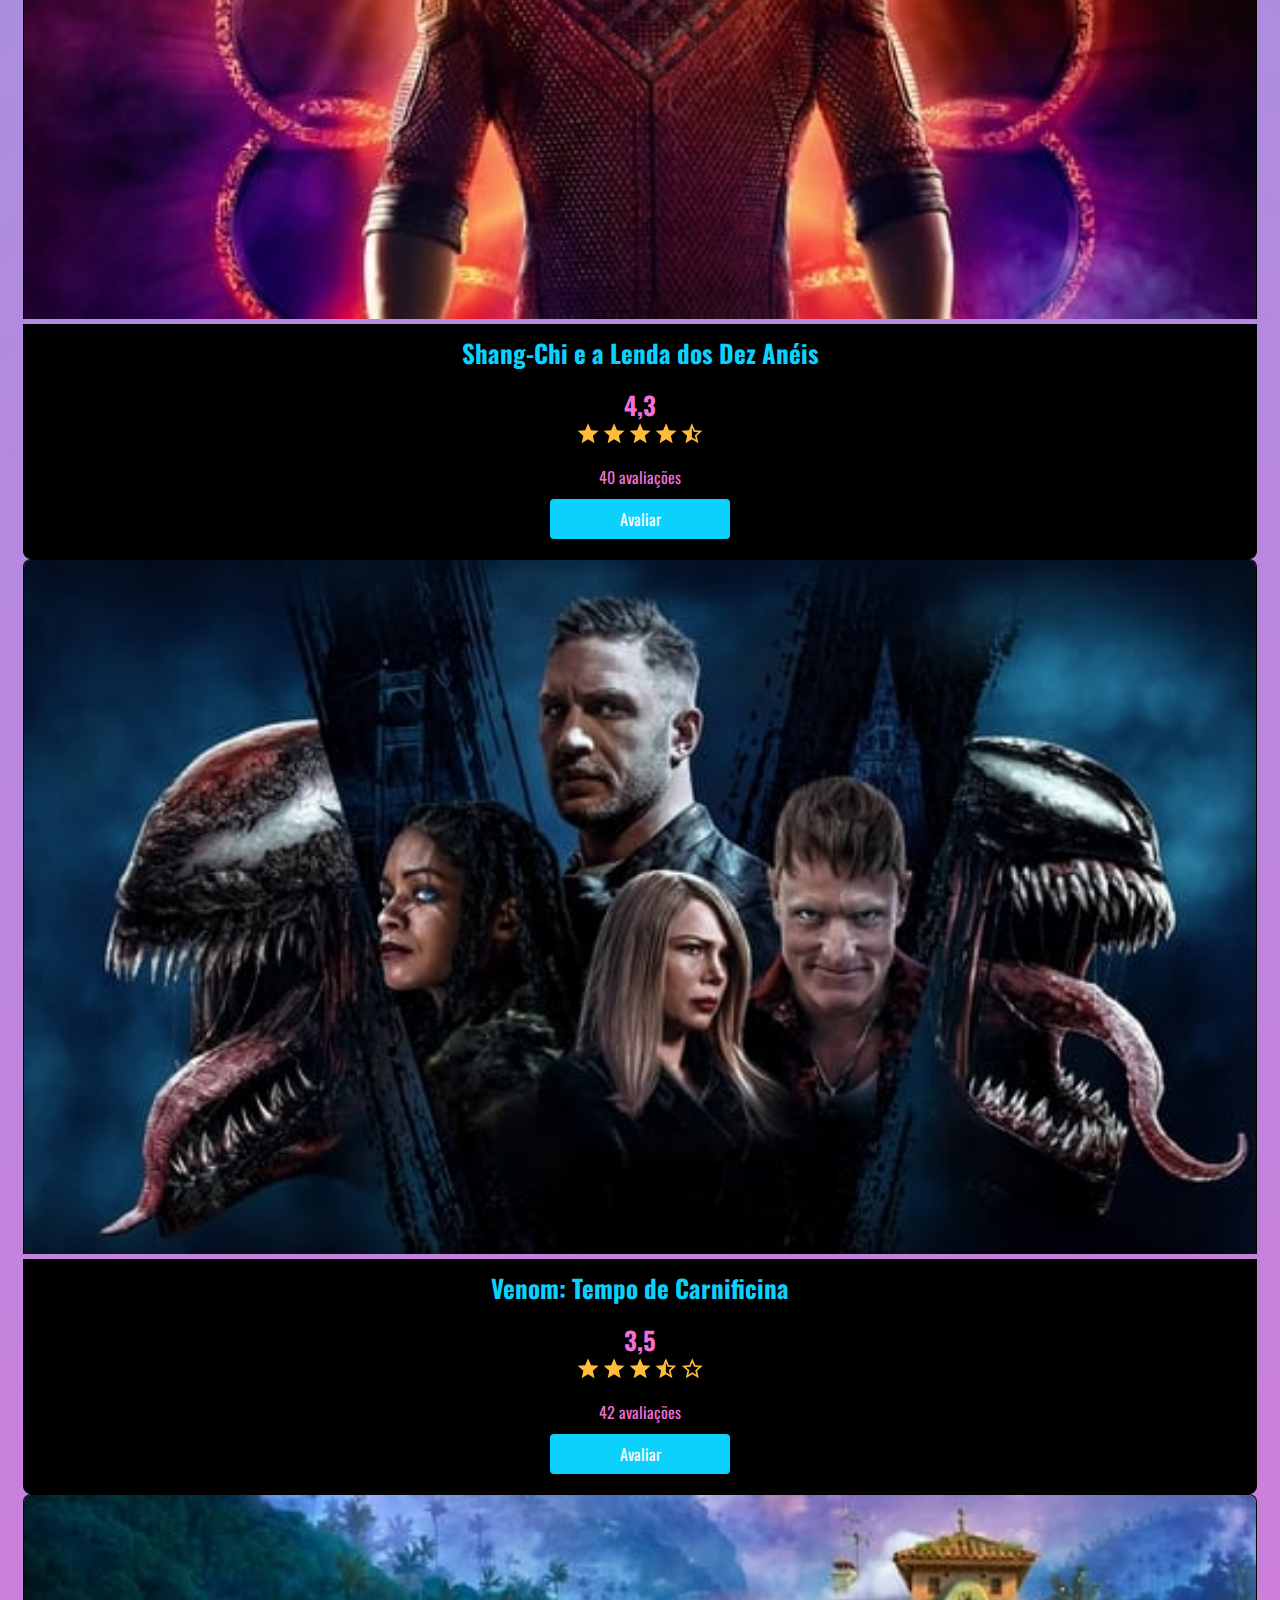
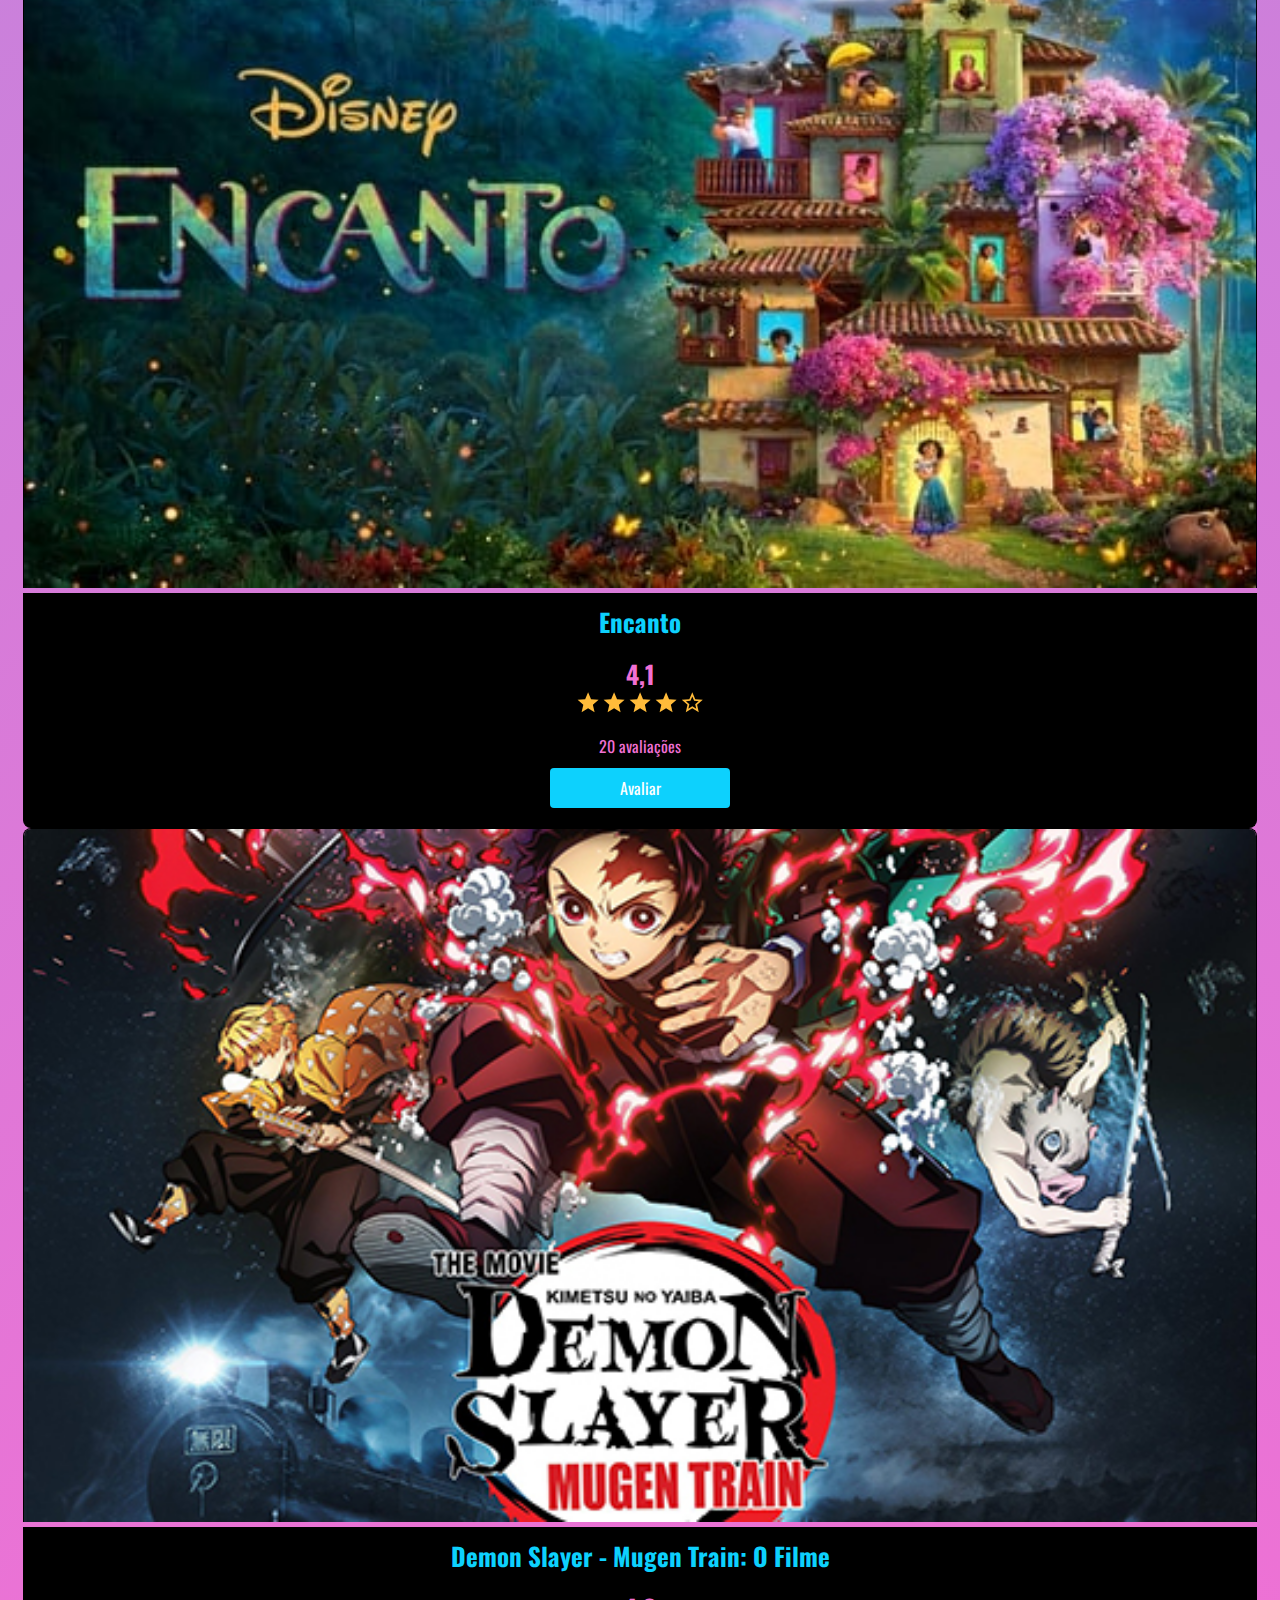
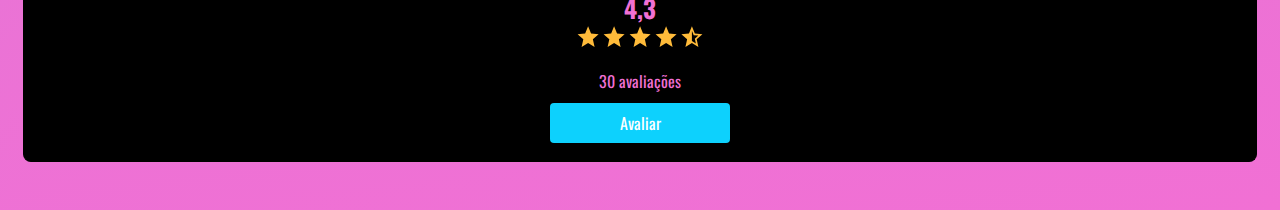
==== commit bcdadf32: "teste" ====
--- a/index.html
+++ b/index.html
@@ -62,7 +62,7 @@
                                 <img src="img/Full-Star.svg" alt="Star">
                                 <img src="img/Half-Star.svg" alt="Star">
                                 </div>
-                                <p>50 avaliações</p>
+                                <p>372 avaliações</p>
                                 <a class="dsmovies-btn" href="Form.DSMovies.html">Avaliar</a>
                             </div>
                         </div>
--- a/CSS/Styles.CSS
+++ b/CSS/Styles.CSS
@@ -1,11 +1,12 @@
 @import url('https://fonts.googleapis.com/css2?family=Oswald:wght@700&display=swap');
 
 :root {
-    --Blue1: rgb(13, 210, 253);
-    --Pink1: rgb(241, 112, 212);
-    --Pink2: rgb(255, 203, 244);
+    --Blue1: #0dd1fd;
+    --Pink1: #f170d4;
+    --Pink2: hsl(313, 100%, 90%);
     --Black1: rgb(0, 0, 0);
     --white1: rgb(255, 255, 255);
+    --Grey: rgb(133, 133, 133);
 }
 * {
     box-sizing: border-box;
@@ -15,6 +16,7 @@
 h1, h2, h3, h4, h5, h6 {
     margin: 0;
 }
+
 header {
     background-color: var(--Black1);
     color: var(--Pink1);
@@ -24,7 +26,7 @@
 }
 
 html, body {
-    background-color: var(--Blue1);
+    background: -webkit-gradient(linear, left top, right bottom, from(#0dd1fd), to(#f170d4));
 }
 
 a, a:hover {
@@ -63,12 +65,15 @@
 }
 
 #dsmovies-card-list {
-    padding: 40px 0;
+    padding: 40px 15px;
 }
 
 .dsmovies-card img {
     width: 100%;
     border-radius: 8px 8px 0 0;
+    border-top: 1px double var(--Black1);
+    border-left: 1px double var(--Black1);
+    border-right: 1px double var(--Black1);
 }
 
 .dsmovies-card-description {
@@ -80,6 +85,9 @@
     justify-content: space-between;
     border-radius: 0 0 8px 8px;
     height: 235px;
+    border-bottom: 1px double var(--Black1);
+    border-left: 1px double var(--Black1);
+    border-right: 1px double var(--Black1);
 }
 
 .dsmovies-card-description h3 {
@@ -92,6 +100,7 @@
 
 .card-description img {
     width: 22px;
+    border: none;
 }
 
 .card-description {
@@ -105,6 +114,7 @@
     font-size: 25px;
     font-weight: 700;
 }
+
 .card-description p {
     margin-bottom: 10px;
     font-size: 16px;
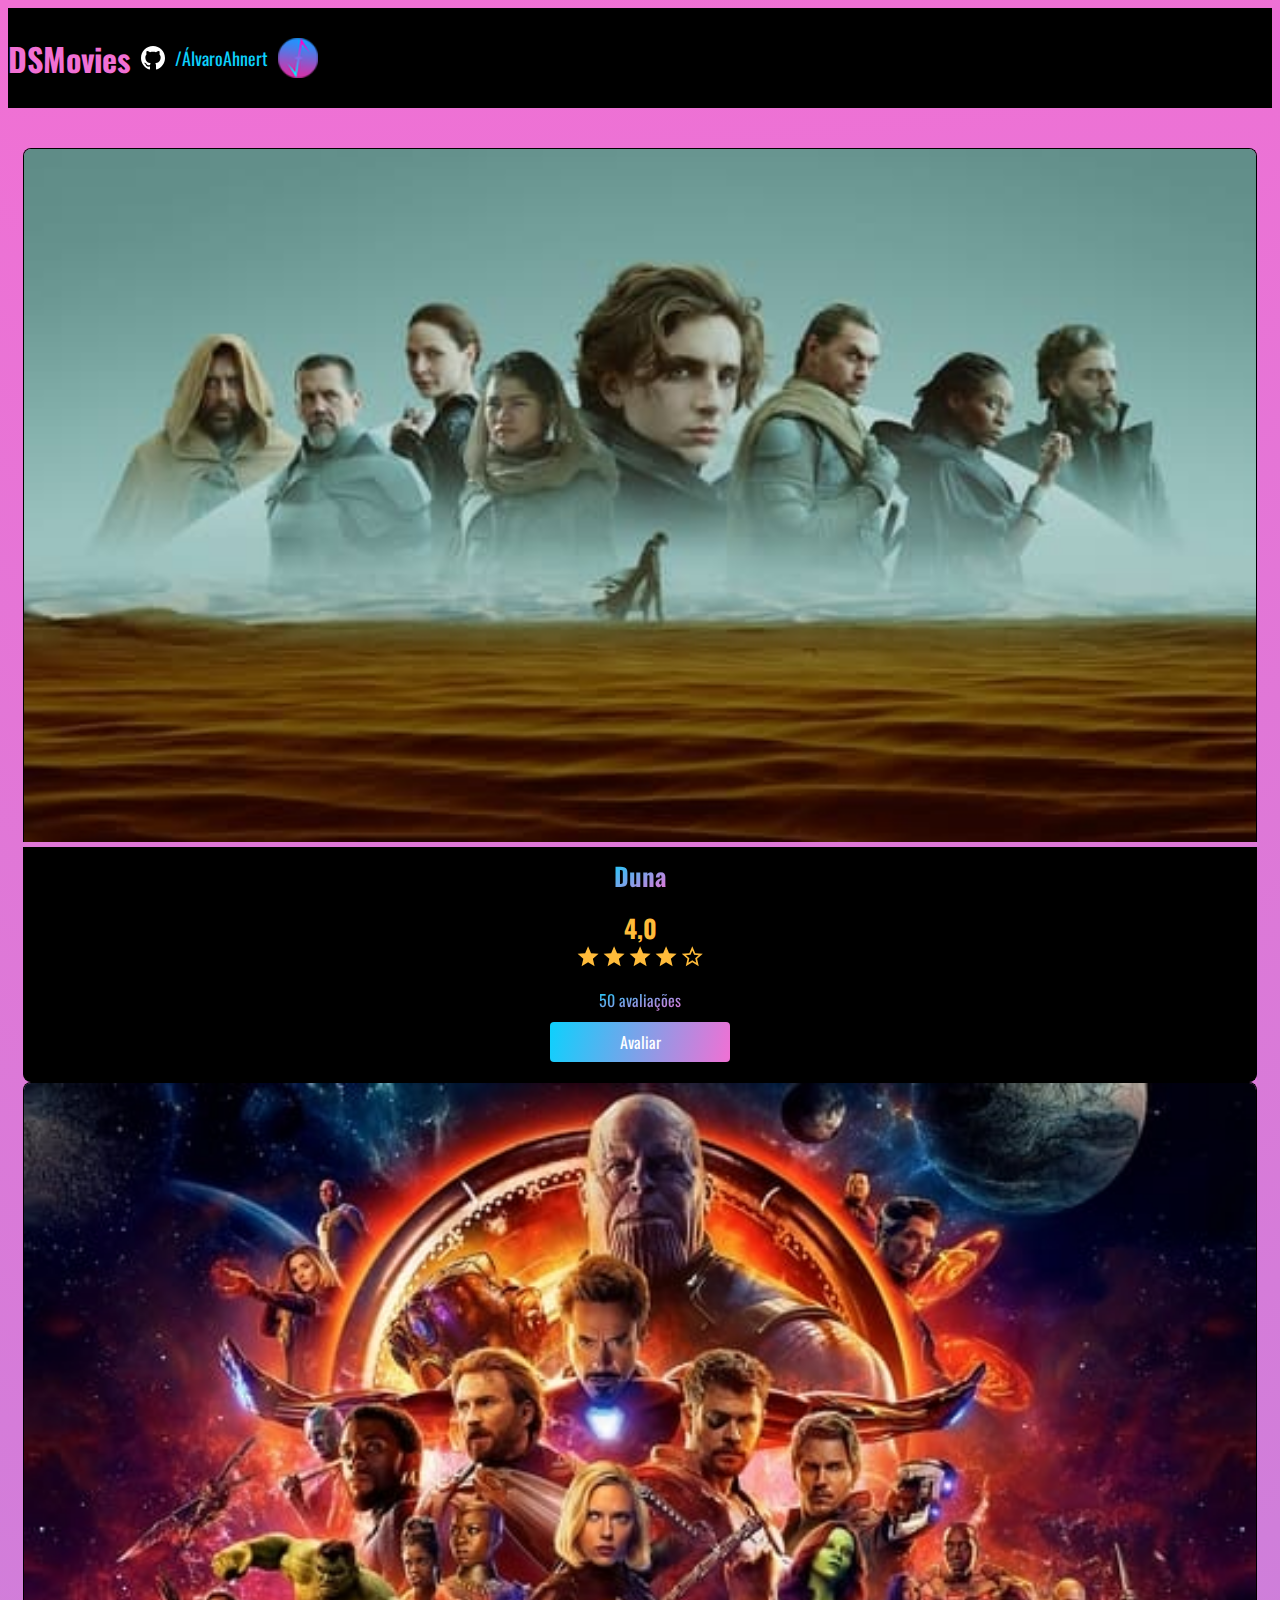
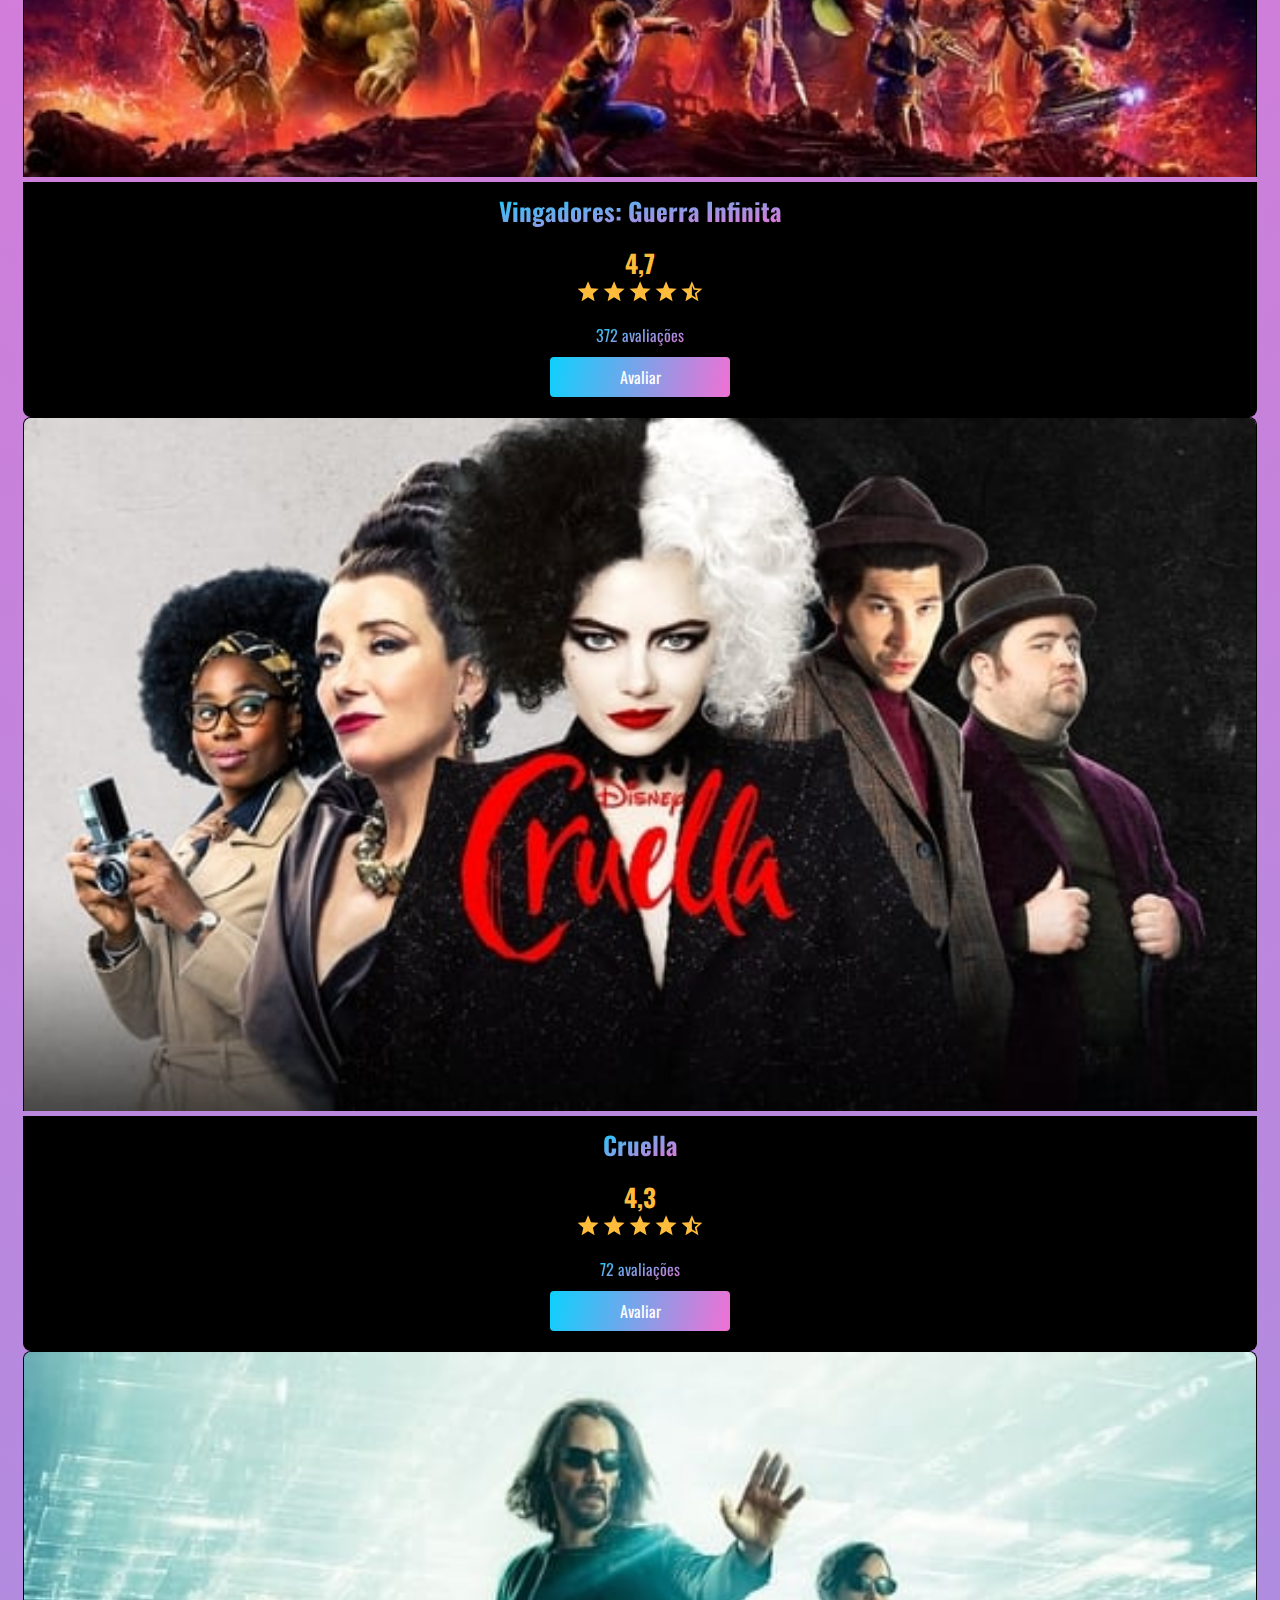
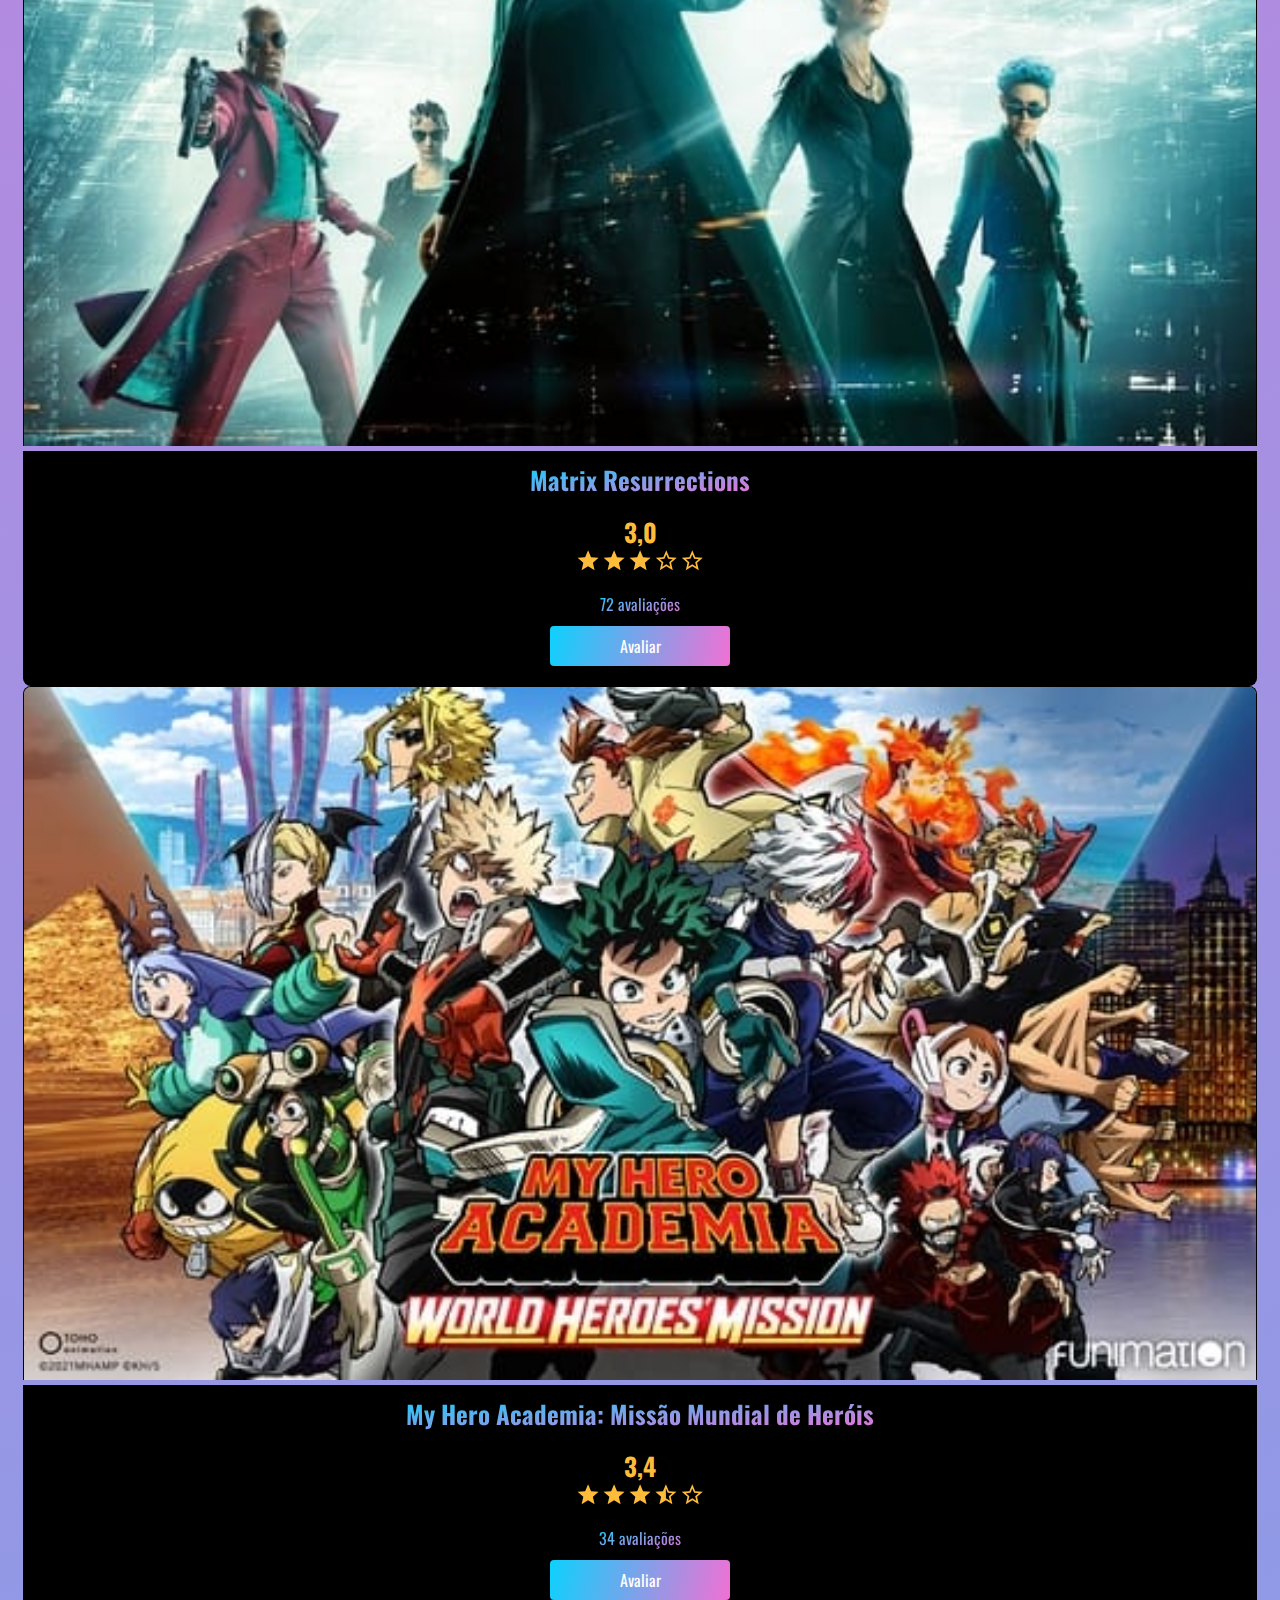
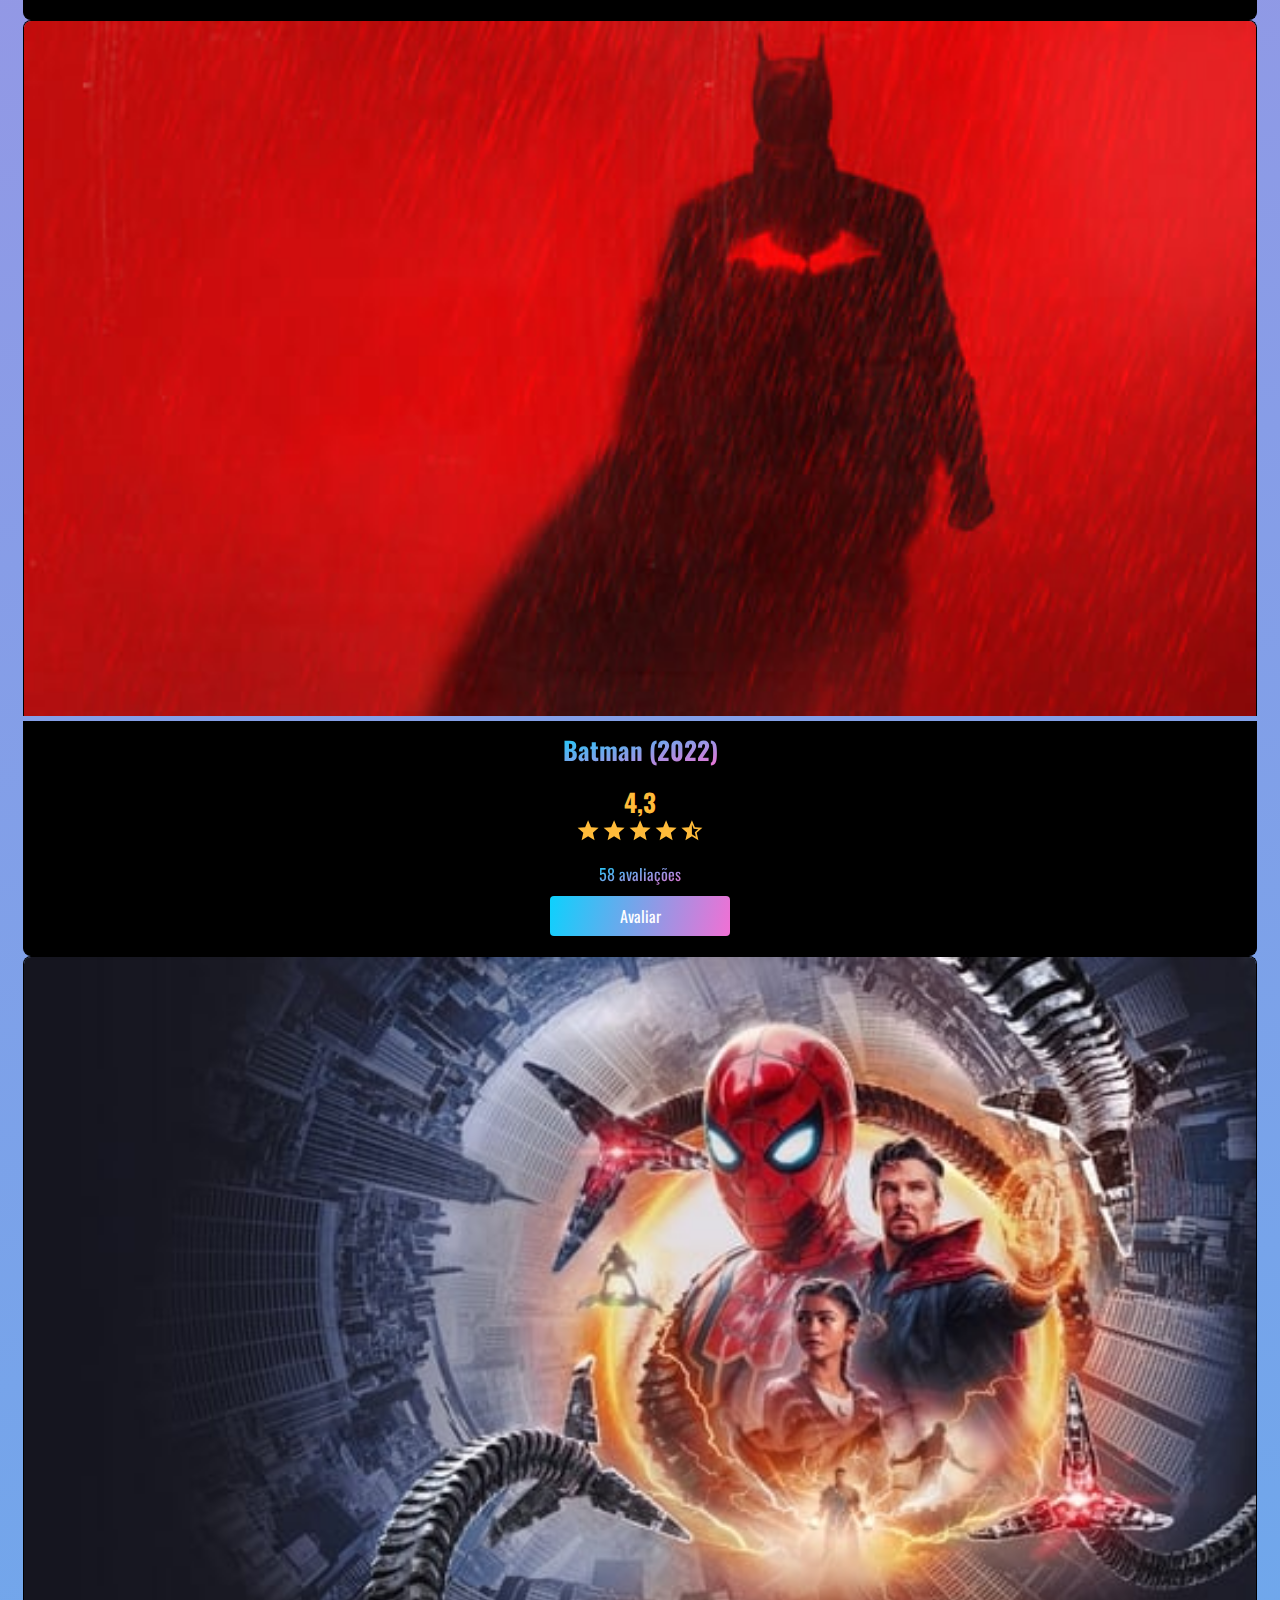
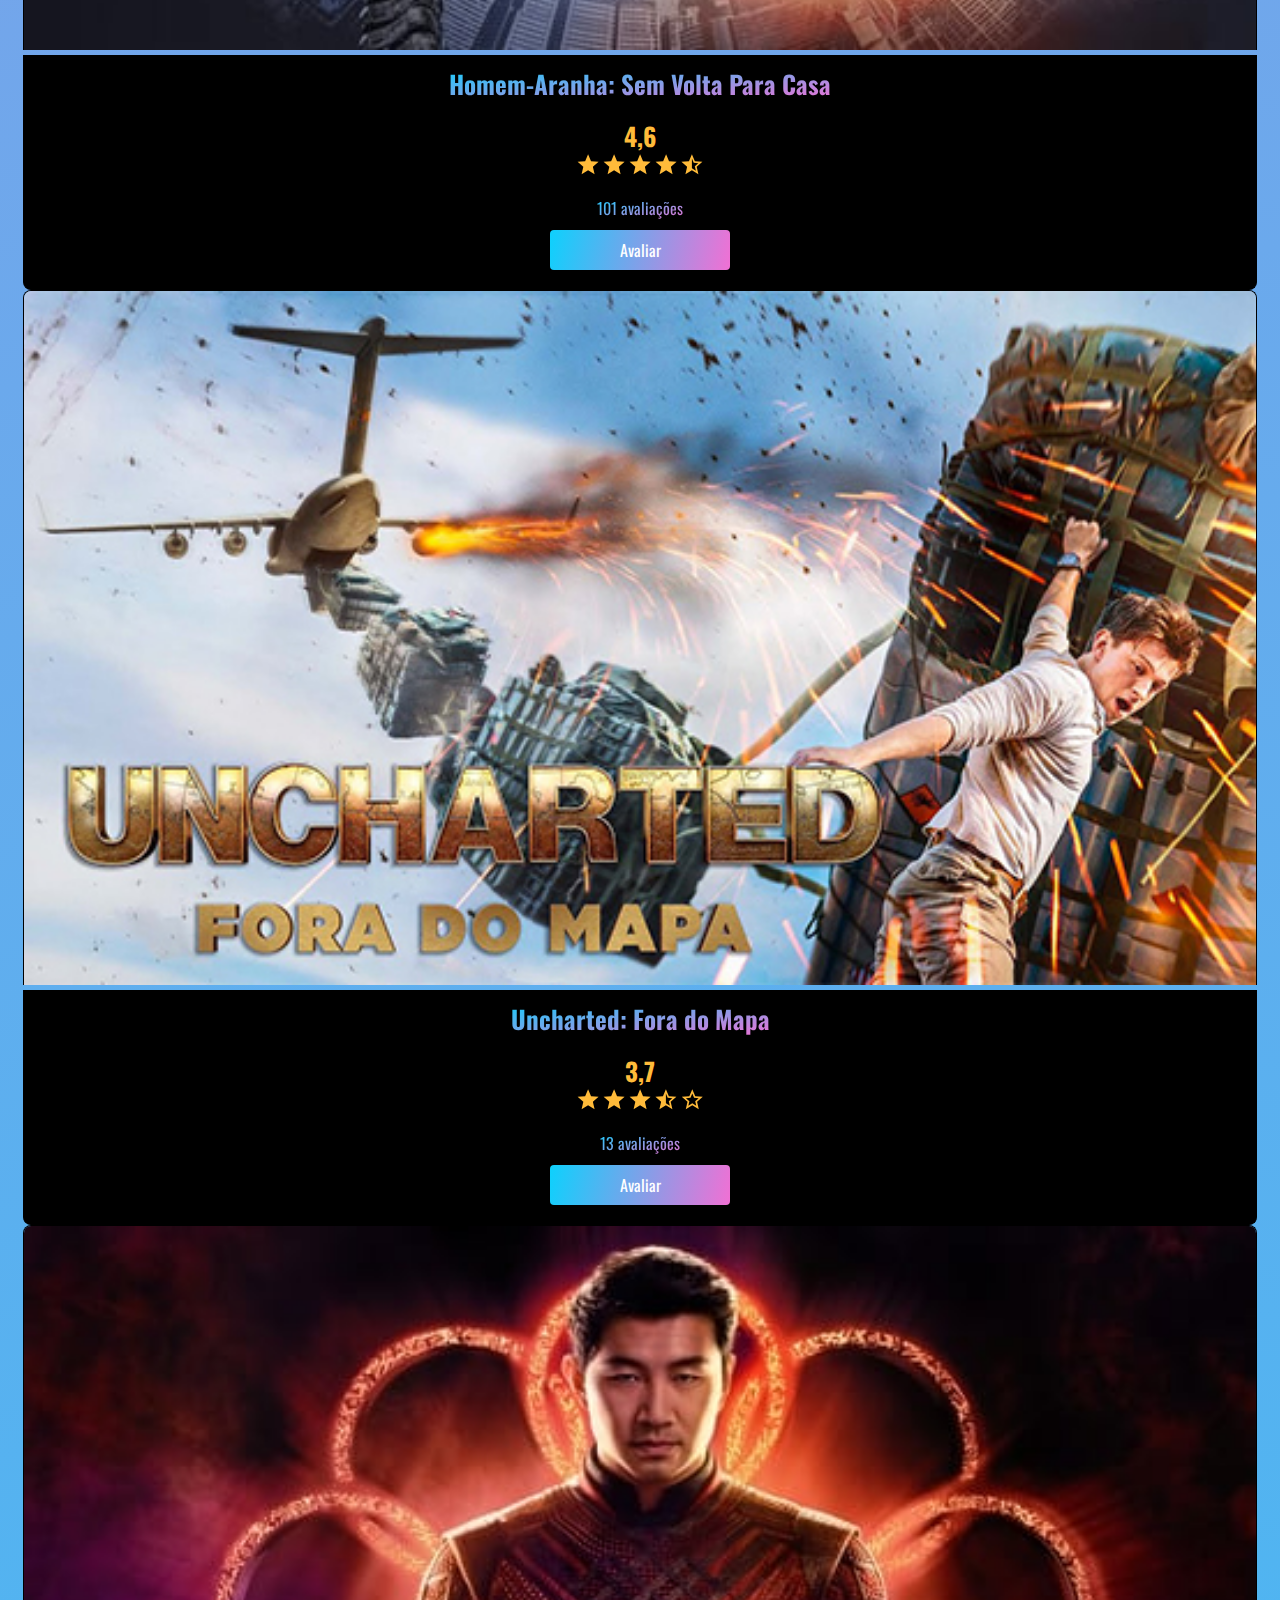
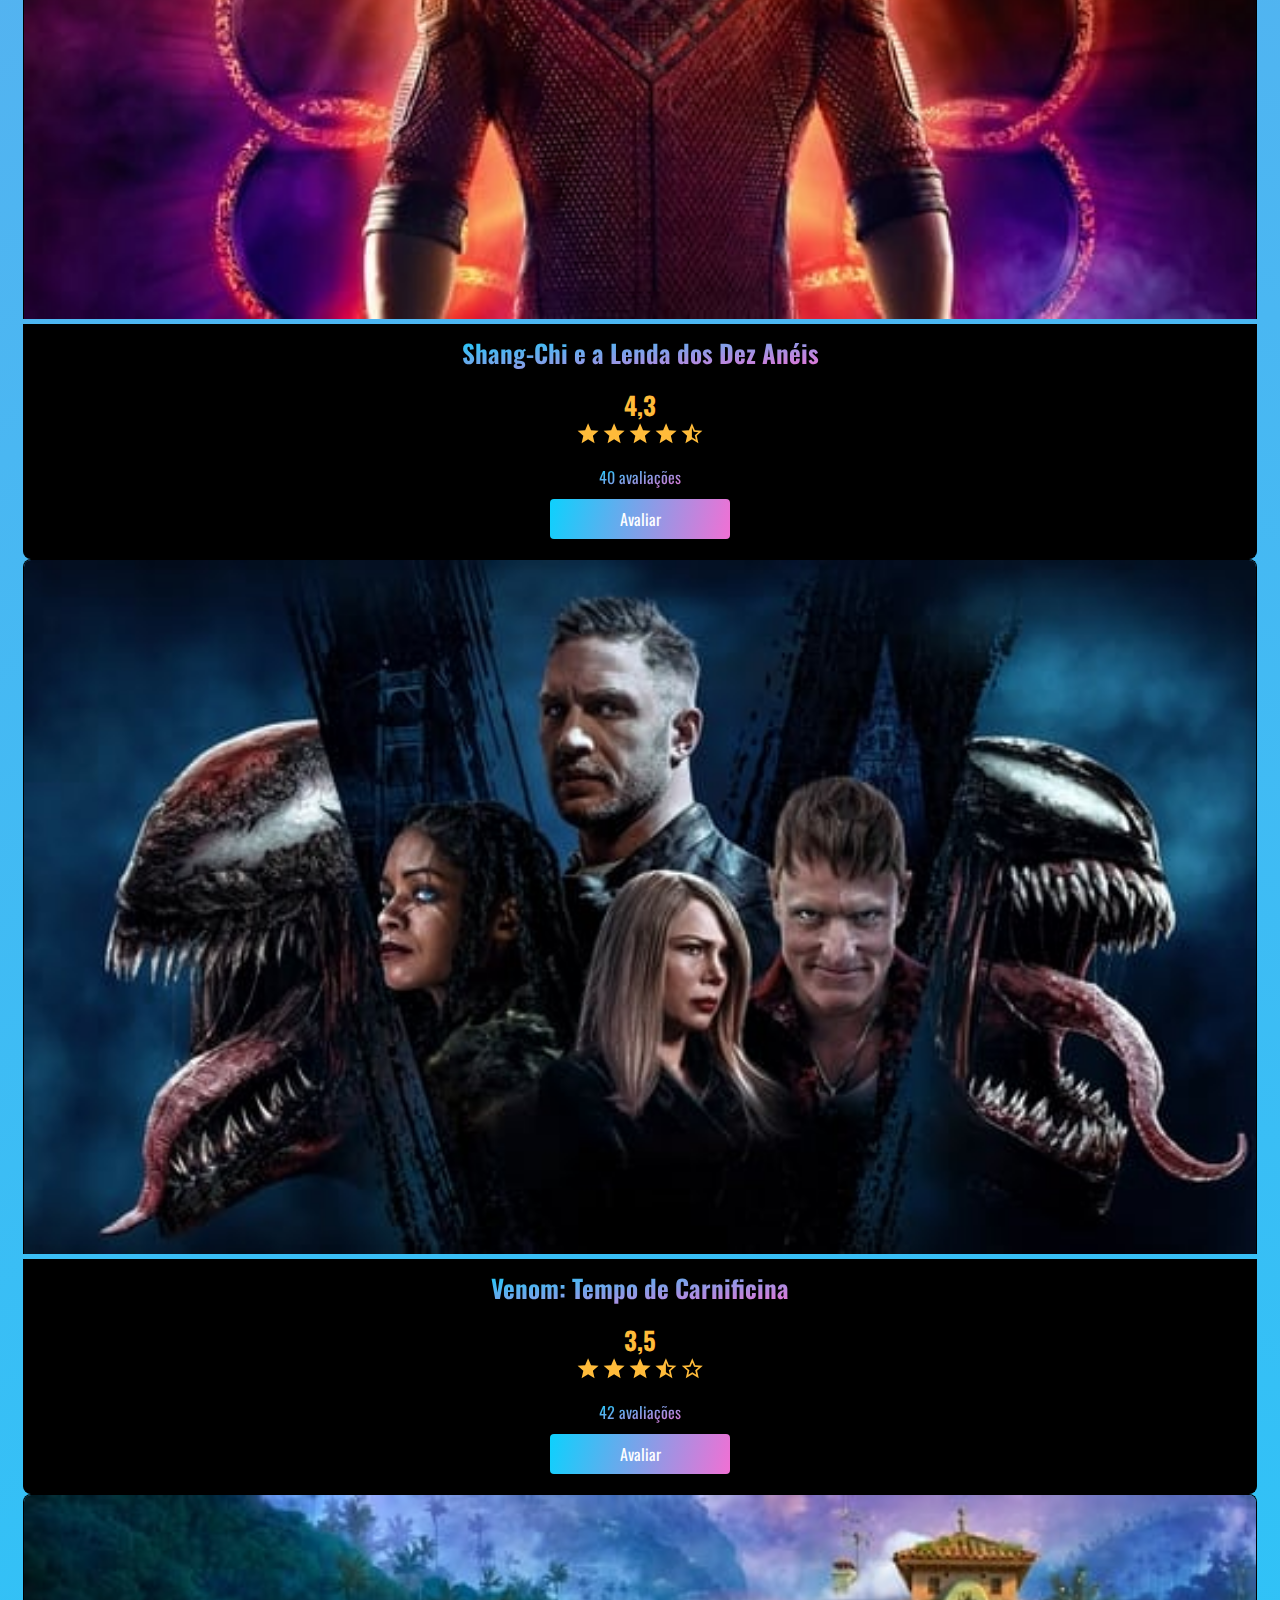
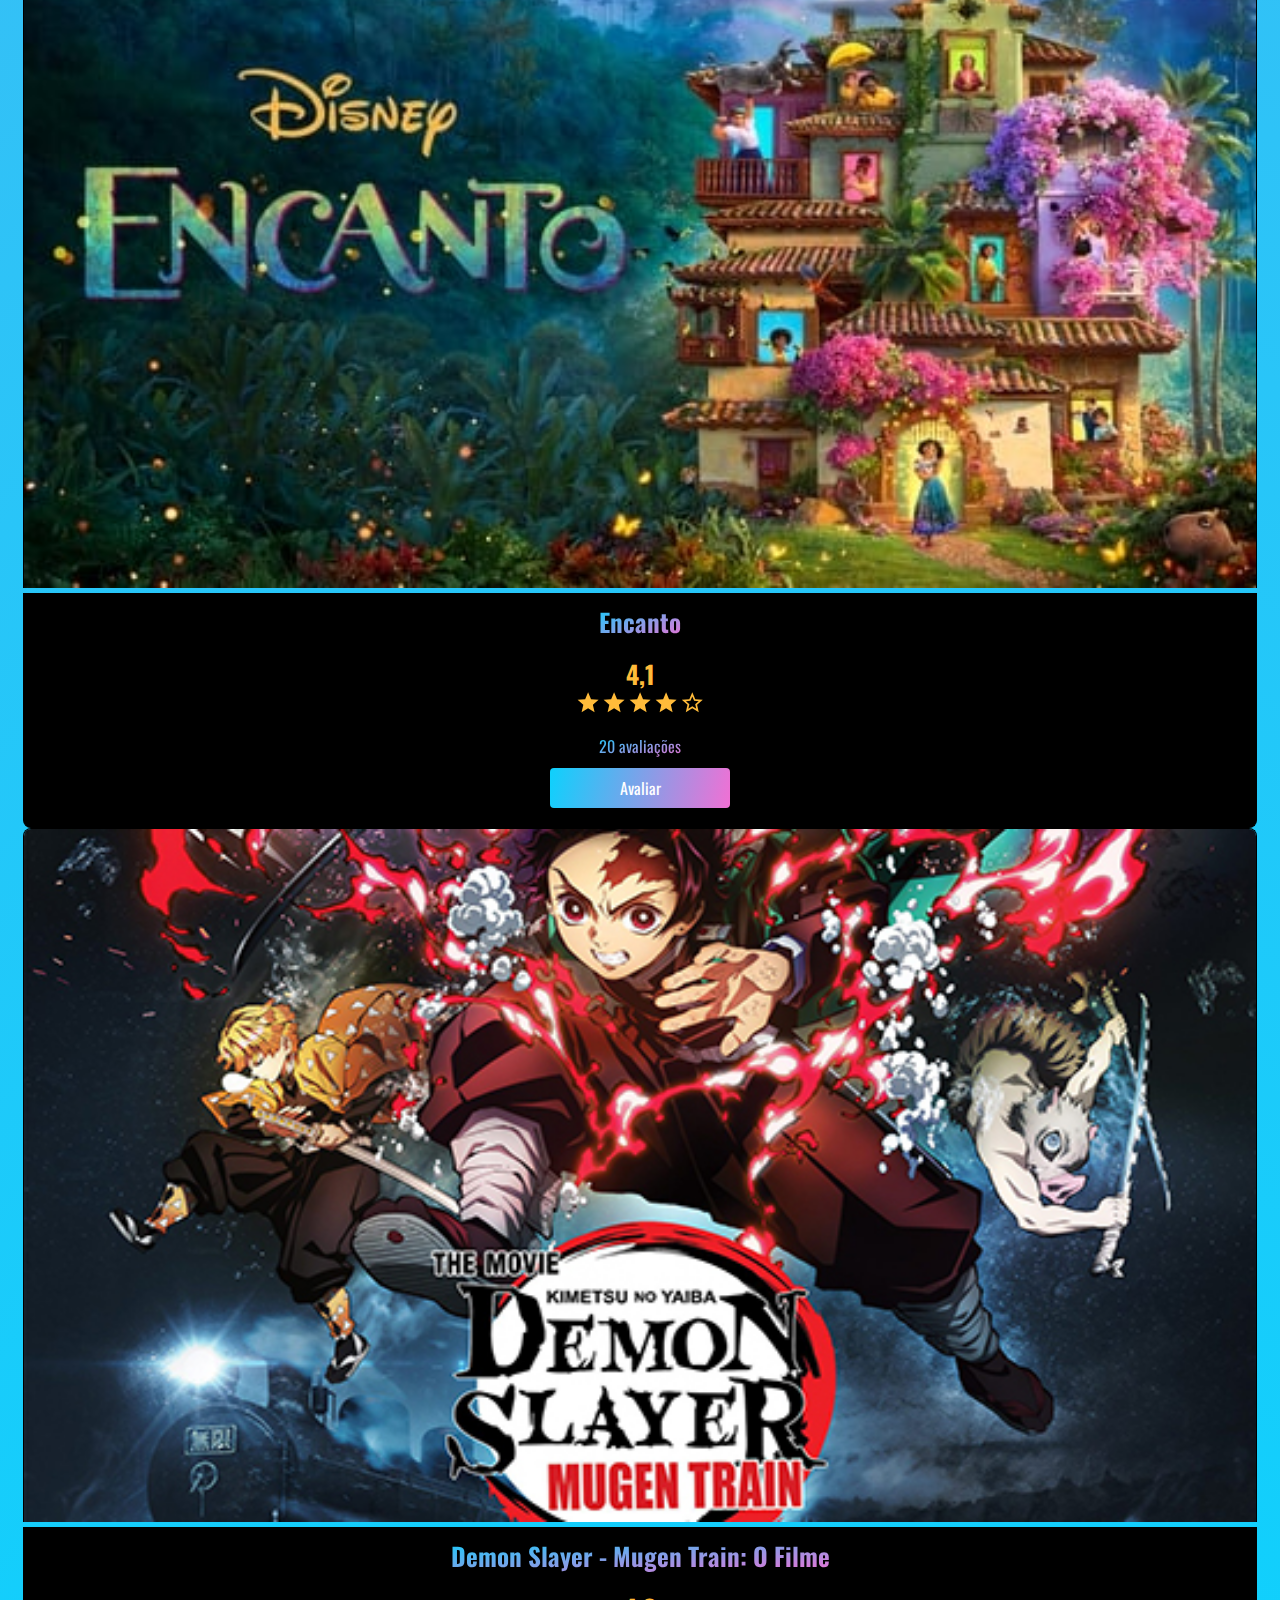
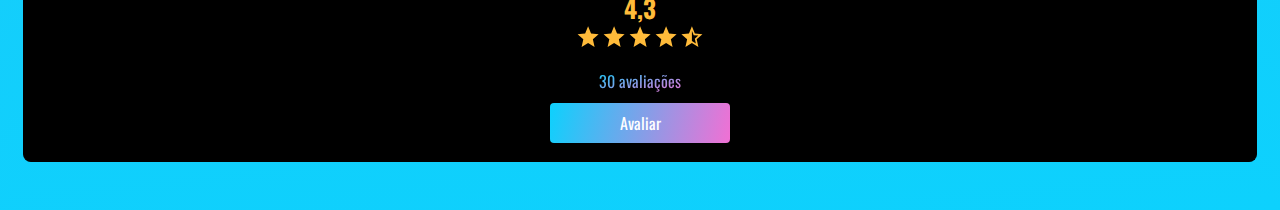
==== commit 5def5496: "cores" ====
--- a/index.html
+++ b/index.html
@@ -7,8 +7,7 @@
       href="https://cdn.jsdelivr.net/npm/bootstrap@5.1.3/dist/css/bootstrap.min.css"
       rel="stylesheet"
       integrity="sha384-1BmE4kWBq78iYhFldvKuhfTAU6auU8tT94WrHftjDbrCEXSU1oBoqyl2QvZ6jIW3"
-      crossorigin="anonymous"
-    />
+      crossorigin="anonymous"/>
 
     <link rel="stylesheet" href="CSS/Styles.CSS" />
   </head>
@@ -19,7 +18,7 @@
         <div class="dsmovies-contact-container">
             <img src="img/Vector.svg" alt="GitHub">
             <a href="https://github.com/Excistency">/ÁlvaroAhnert</a>
-            <img src="img/teste 45.svg" alt="Excistency">  
+            <img src="img/teste 452.svg" alt="Excistency">  
         </div>
      </nav>
     </header>
@@ -31,7 +30,7 @@
                     <div class="dsmovies-card">
                         <img src="img/Duna.svg" alt="Duna">
                         <div class="dsmovies-card-description">
-                            <h3>Duna</h3>
+                            <h3 class="fill-1">Duna</h3>
                             <div class="card-description">
                                 <h4>4,0</h4>
                                 <div>
@@ -41,7 +40,7 @@
                                 <img src="img/Full-Star.svg" alt="Star">
                                 <img src="img/Empty-Star.svg" alt="Star">
                                 </div>
-                                <p>50 avaliações</p>
+                                <p class="fill-1">50 avaliações</p>
                                 <a class="dsmovies-btn" href="Form.DSMovies.html">Avaliar</a>
                             </div>
                         </div>
@@ -52,7 +51,7 @@
                     <div class="dsmovies-card">
                         <img src="img/Vingadores Guerra Infinita.svg" alt="Vingadores: Guerra Infinita">
                         <div class="dsmovies-card-description">
-                            <h3>Vingadores: Guerra Infinita</h3>
+                            <h3 class="fill-1">Vingadores: Guerra Infinita</h3>
                             <div class="card-description">
                                 <h4>4,7</h4>
                                 <div>
@@ -62,7 +61,7 @@
                                 <img src="img/Full-Star.svg" alt="Star">
                                 <img src="img/Half-Star.svg" alt="Star">
                                 </div>
-                                <p>372 avaliações</p>
+                                <p class="fill-1">372 avaliações</p>
                                 <a class="dsmovies-btn" href="Form.DSMovies.html">Avaliar</a>
                             </div>
                         </div>
@@ -73,17 +72,17 @@
                     <div class="dsmovies-card">
                         <img src="img/Cruela.svg" alt="Cruella">
                         <div class="dsmovies-card-description">
-                            <h3>Cruella</h3>
-                            <div class="card-description">
-                                <h4>4,3</h4>
-                                <div>
-                                <img src="img/Full-Star.svg" alt="Star">
-                                <img src="img/Full-Star.svg" alt="Star">
-                                <img src="img/Full-Star.svg" alt="Star">
-                                <img src="img/Full-Star.svg" alt="Star">
-                                <img src="img/Half-Star.svg" alt="Star">
-                                </div>
-                                <p>72 avaliações</p>
+                            <h3 class="fill-1">Cruella</h3>
+                            <div class="card-description">
+                                <h4>4,3</h4>
+                                <div>
+                                <img src="img/Full-Star.svg" alt="Star">
+                                <img src="img/Full-Star.svg" alt="Star">
+                                <img src="img/Full-Star.svg" alt="Star">
+                                <img src="img/Full-Star.svg" alt="Star">
+                                <img src="img/Half-Star.svg" alt="Star">
+                                </div>
+                                <p class="fill-1">72 avaliações</p>
                                 <a class="dsmovies-btn" href="Form.DSMovies.html">Avaliar</a>
                             </div>
                         </div>
@@ -94,7 +93,7 @@
                     <div class="dsmovies-card">
                         <img src="img/Matrix Resurrections.svg" alt="Matrix Resurrections">
                         <div class="dsmovies-card-description">
-                            <h3>Matrix Resurrections</h3>
+                            <h3 class="fill-1">Matrix Resurrections</h3>
                             <div class="card-description">
                                 <h4>3,0</h4>
                                 <div>
@@ -104,7 +103,7 @@
                                 <img src="img/Empty-Star.svg" alt="Star">
                                 <img src="img/Empty-Star.svg" alt="Star">
                                 </div>
-                                <p>72 avaliações</p>
+                                <p class="fill-1">72 avaliações</p>
                                 <a class="dsmovies-btn" href="Form.DSMovies.html">Avaliar</a>
                             </div>
                         </div>
@@ -115,7 +114,7 @@
                     <div class="dsmovies-card">
                         <img src="img/My Hero Academia Missão Mundial de Heróis.svg" alt="My Hero Academia: Missão Mundial de Heróis">
                         <div class="dsmovies-card-description">
-                            <h3>My Hero Academia: Missão Mundial de Heróis</h3>
+                            <h3 class="fill-1">My Hero Academia: Missão Mundial de Heróis</h3>
                             <div class="card-description">
                                 <h4>3,4</h4>
                                 <div>
@@ -125,7 +124,7 @@
                                 <img src="img/Half-Star.svg" alt="Star">
                                 <img src="img/Empty-Star.svg" alt="Star">
                                 </div>
-                                <p>34 avaliações</p>
+                                <p class="fill-1">34 avaliações</p>
                                 <a class="dsmovies-btn" href="Form.DSMovies.html">Avaliar</a>
                             </div>
                         </div>
@@ -136,17 +135,17 @@
                     <div class="dsmovies-card">
                         <img src="img/Batman (2022).svg" alt="Batman (2022)">
                         <div class="dsmovies-card-description">
-                            <h3>Batman (2022)</h3>
-                            <div class="card-description">
-                                <h4>4,3</h4>
-                                <div>
-                                <img src="img/Full-Star.svg" alt="Star">
-                                <img src="img/Full-Star.svg" alt="Star">
-                                <img src="img/Full-Star.svg" alt="Star">
-                                <img src="img/Full-Star.svg" alt="Star">
-                                <img src="img/Half-Star.svg" alt="Star">
-                                </div>
-                                <p>58 avaliações</p>
+                            <h3 class="fill-1">Batman (2022)</h3>
+                            <div class="card-description">
+                                <h4>4,3</h4>
+                                <div>
+                                <img src="img/Full-Star.svg" alt="Star">
+                                <img src="img/Full-Star.svg" alt="Star">
+                                <img src="img/Full-Star.svg" alt="Star">
+                                <img src="img/Full-Star.svg" alt="Star">
+                                <img src="img/Half-Star.svg" alt="Star">
+                                </div>
+                                <p class="fill-1">58 avaliações</p>
                                 <a class="dsmovies-btn" href="Form.DSMovies.html">Avaliar</a>
                             </div>
                         </div>
@@ -157,7 +156,7 @@
                     <div class="dsmovies-card">
                         <img src="img/Homem-Aranha Sem Volta Para Casa.svg" alt="Homem-Aranha: Sem Volta Para Casa">
                         <div class="dsmovies-card-description">
-                            <h3>Homem-Aranha: Sem Volta Para Casa</h3>
+                            <h3 class="fill-1">Homem-Aranha: Sem Volta Para Casa</h3>
                             <div class="card-description">
                                 <h4>4,6</h4>
                                 <div>
@@ -167,7 +166,7 @@
                                 <img src="img/Full-Star.svg" alt="Star">
                                 <img src="img/Half-Star.svg" alt="Star">
                                 </div>
-                                <p>101 avaliações</p>
+                                <p class="fill-1">101 avaliações</p>
                                 <a class="dsmovies-btn" href="Form.DSMovies.html">Avaliar</a>
                             </div>
                         </div>
@@ -178,7 +177,7 @@
                     <div class="dsmovies-card">
                         <img src="img/Uncharted Fora do Mapa.svg" alt="Uncharted: Fora do Mapa">
                         <div class="dsmovies-card-description">
-                            <h3>Uncharted: Fora do Mapa</h3>
+                            <h3 class="fill-1">Uncharted: Fora do Mapa</h3>
                             <div class="card-description">
                                 <h4>3,7</h4>
                                 <div>
@@ -188,7 +187,7 @@
                                 <img src="img/Half-Star.svg" alt="Star">
                                 <img src="img/Empty-Star.svg" alt="Star">
                                 </div>
-                                <p>13 avaliações</p>
+                                <p class="fill-1">13 avaliações</p>
                                 <a class="dsmovies-btn" href="Form.DSMovies.html">Avaliar</a>
                             </div>
                         </div>
@@ -199,17 +198,17 @@
                     <div class="dsmovies-card">
                         <img src="img/Shang-Chi e a Lenda dos Dez Anéis.svg" alt="Shang-Chi e a Lenda dos Dez Anéis">
                         <div class="dsmovies-card-description">
-                            <h3>Shang-Chi e a Lenda dos Dez Anéis</h3>
-                            <div class="card-description">
-                                <h4>4,3</h4>
-                                <div>
-                                <img src="img/Full-Star.svg" alt="Star">
-                                <img src="img/Full-Star.svg" alt="Star">
-                                <img src="img/Full-Star.svg" alt="Star">
-                                <img src="img/Full-Star.svg" alt="Star">
-                                <img src="img/Half-Star.svg" alt="Star">
-                                </div>
-                                <p>40 avaliações</p>
+                            <h3 class="fill-1">Shang-Chi e a Lenda dos Dez Anéis</h3>
+                            <div class="card-description">
+                                <h4>4,3</h4>
+                                <div>
+                                <img src="img/Full-Star.svg" alt="Star">
+                                <img src="img/Full-Star.svg" alt="Star">
+                                <img src="img/Full-Star.svg" alt="Star">
+                                <img src="img/Full-Star.svg" alt="Star">
+                                <img src="img/Half-Star.svg" alt="Star">
+                                </div>
+                                <p class="fill-1">40 avaliações</p>
                                 <a class="dsmovies-btn" href="Form.DSMovies.html">Avaliar</a>
                             </div>
                         </div>
@@ -220,7 +219,7 @@
                     <div class="dsmovies-card">
                         <img src="img/Venom Tempo de Carnificina.svg" alt="Venom: Tempo de Carnificina">
                         <div class="dsmovies-card-description">
-                            <h3>Venom: Tempo de Carnificina</h3>
+                            <h3 class="fill-1">Venom: Tempo de Carnificina</h3>
                             <div class="card-description">
                                 <h4>3,5</h4>
                                 <div>
@@ -230,7 +229,7 @@
                                 <img src="img/Half-Star.svg" alt="Star">
                                 <img src="img/Empty-Star.svg" alt="Star">
                                 </div>
-                                <p>42 avaliações</p>
+                                <p class="fill-1">42 avaliações</p>
                                 <a class="dsmovies-btn" href="Form.DSMovies.html">Avaliar</a>
                             </div>
                         </div>
@@ -241,7 +240,7 @@
                     <div class="dsmovies-card">
                         <img src="img/Encanto.svg" alt="Encanto">
                         <div class="dsmovies-card-description">
-                            <h3>Encanto</h3>
+                            <h3 class="fill-1">Encanto</h3>
                             <div class="card-description">
                                 <h4>4,1</h4>
                                 <div>
@@ -251,7 +250,7 @@
                                 <img src="img/Full-Star.svg" alt="Star">
                                 <img src="img/Empty-Star.svg" alt="Star">
                                 </div>
-                                <p>20 avaliações</p>
+                                <p class="fill-1">20 avaliações</p>
                                 <a class="dsmovies-btn" href="Form.DSMovies.html">Avaliar</a>
                             </div>
                         </div>
@@ -262,24 +261,23 @@
                     <div class="dsmovies-card">
                         <img src="img/Demon Slayer - Mugen Train O Filme.svg" alt="Demon Slayer - Mugen Train: O Filme">
                         <div class="dsmovies-card-description">
-                            <h3>Demon Slayer - Mugen Train: O Filme</h3>
-                            <div class="card-description">
-                                <h4>4,3</h4>
-                                <div>
-                                <img src="img/Full-Star.svg" alt="Star">
-                                <img src="img/Full-Star.svg" alt="Star">
-                                <img src="img/Full-Star.svg" alt="Star">
-                                <img src="img/Full-Star.svg" alt="Star">
-                                <img src="img/Half-Star.svg" alt="Star">
-                                </div>
-                                <p>30 avaliações</p>
+                            <h3 class="fill-1">Demon Slayer - Mugen Train: O Filme</h3>
+                            <div class="card-description">
+                                <h4>4,3</h4>
+                                <div>
+                                <img src="img/Full-Star.svg" alt="Star">
+                                <img src="img/Full-Star.svg" alt="Star">
+                                <img src="img/Full-Star.svg" alt="Star">
+                                <img src="img/Full-Star.svg" alt="Star">
+                                <img src="img/Half-Star.svg" alt="Star">
+                                </div>
+                                <p class="fill-1">30 avaliações</p>
                                 <a class="dsmovies-btn" href="Form.DSMovies.html">Avaliar</a>
                             </div>
                         </div>
                     </div>
                 </div>
             </div>
-            
         </section>
     </main>
   </body>
--- a/CSS/Styles.CSS
+++ b/CSS/Styles.CSS
@@ -7,7 +7,9 @@
     --Black1: rgb(0, 0, 0);
     --white1: rgb(255, 255, 255);
     --Grey: rgb(133, 133, 133);
+    --Yellow1: rgb(255, 187, 58);
 }
+
 * {
     box-sizing: border-box;
     font-family: 'Oswald'; Oswald-serif;
@@ -25,8 +27,12 @@
     align-items: center;  
 }
 
+header a {
+    color: var(--Blue1);
+}
+
 html, body {
-    background: -webkit-gradient(linear, left top, right bottom, from(#0dd1fd), to(#f170d4));
+    background: -webkit-gradient(linear, left top, right bottom, from(#f170d4), to(#0dd1fd));
 }
 
 a, a:hover {
@@ -76,6 +82,14 @@
     border-right: 1px double var(--Black1);
 }
 
+.fill-1 {
+    /* Background - Gradient*/
+    background: -webkit-linear-gradient(left top, #0dd1fd 0%, #f170d4 100%);
+    background: linear-gradient(to right bottom, #0dd1fd 0%, #f170d4 100%);
+    -webkit-background-clip: text;
+    -webkit-text-fill-color: transparent;
+}
+
 .dsmovies-card-description {
     background-color: var(--Black1);
     padding: 10px 20px 20px 20px;
@@ -107,7 +121,7 @@
     display: flex;
     flex-direction: column;
     align-items: center;
-    color: var(--Pink1);
+    color: var(--Yellow1);
 }
 
 .card-description h4 {
@@ -119,12 +133,13 @@
     margin-bottom: 10px;
     font-size: 16px;
     font-weight: 400px;
+    color: var(--Blue1);
 }
 
 .dsmovies-btn, .dsmovies-btn:hover {
     width: 180px;
     height: 40px;
-    background-color: var(--Blue1);
+    background: -webkit-gradient(linear, left top, right bottom, from(#0dd1fd), to(#f170d4));
     color: var(--white1);
     display: flex;
     align-items: center;
@@ -134,7 +149,7 @@
 }
 
 .dsmovies-form-container {
-    padding: 40px 0;
+    padding: 123px 0;
     max-width: 480px;
 }
 
@@ -160,11 +175,11 @@
 
 .dsmovies-form-group {
     margin-bottom: 20px;
+    color: var(--Blue1);
 }
 
 .dsmovies-form-group label {
     font-size: 16px;
-    color: var(--Pink1);
 }
 
 .dsmovies-form-btn-container {
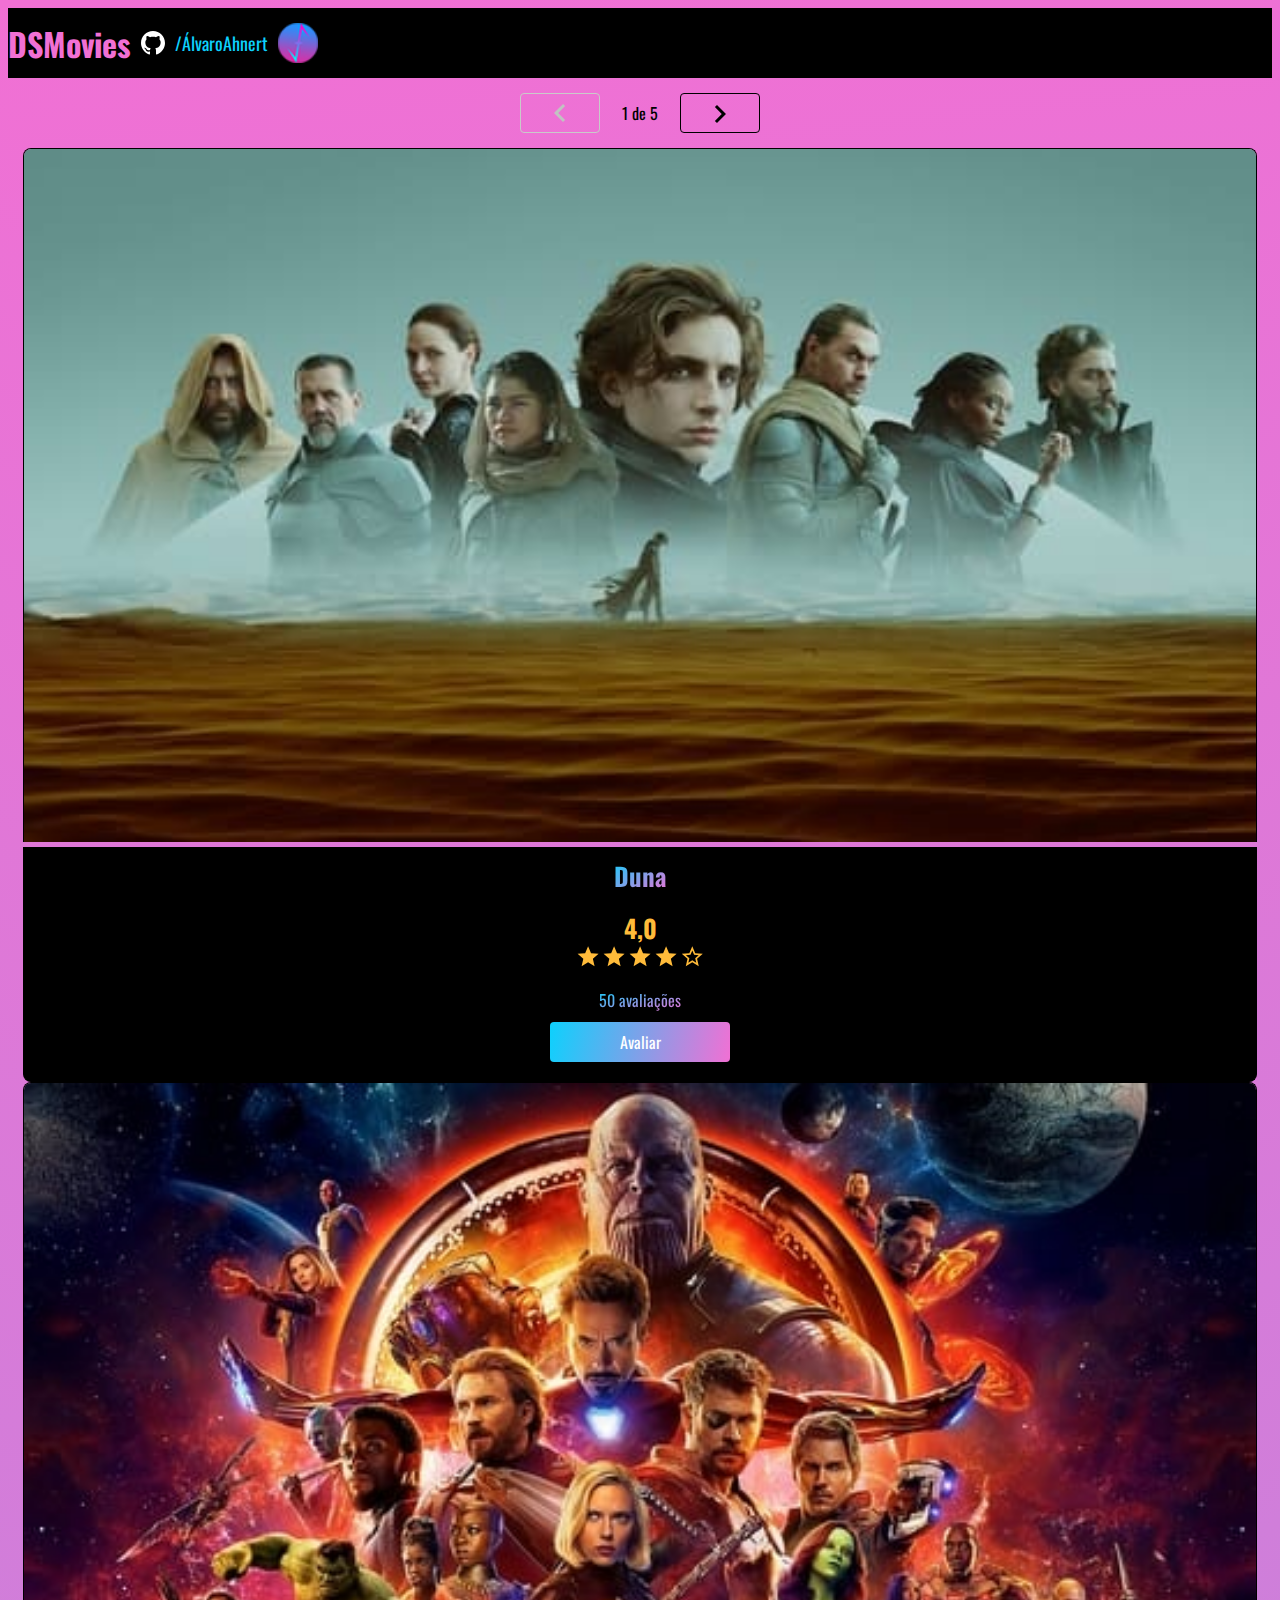
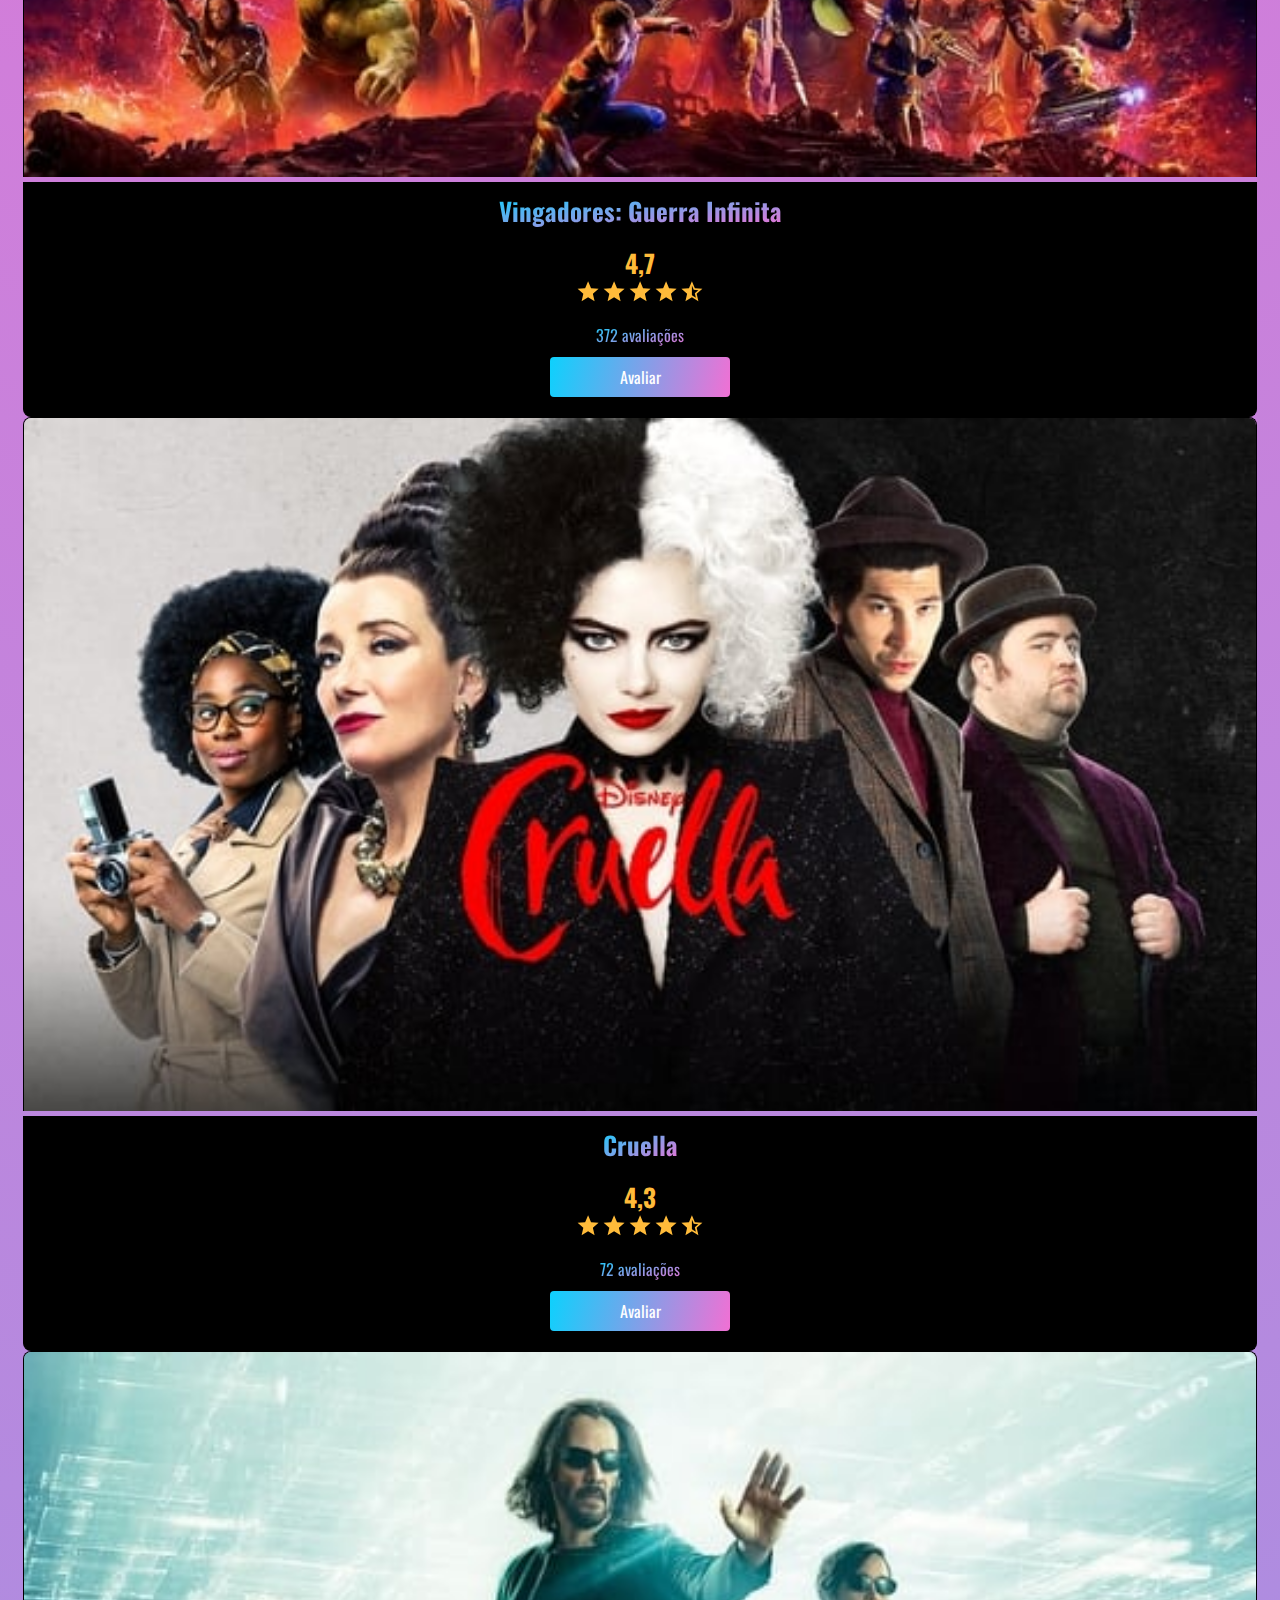
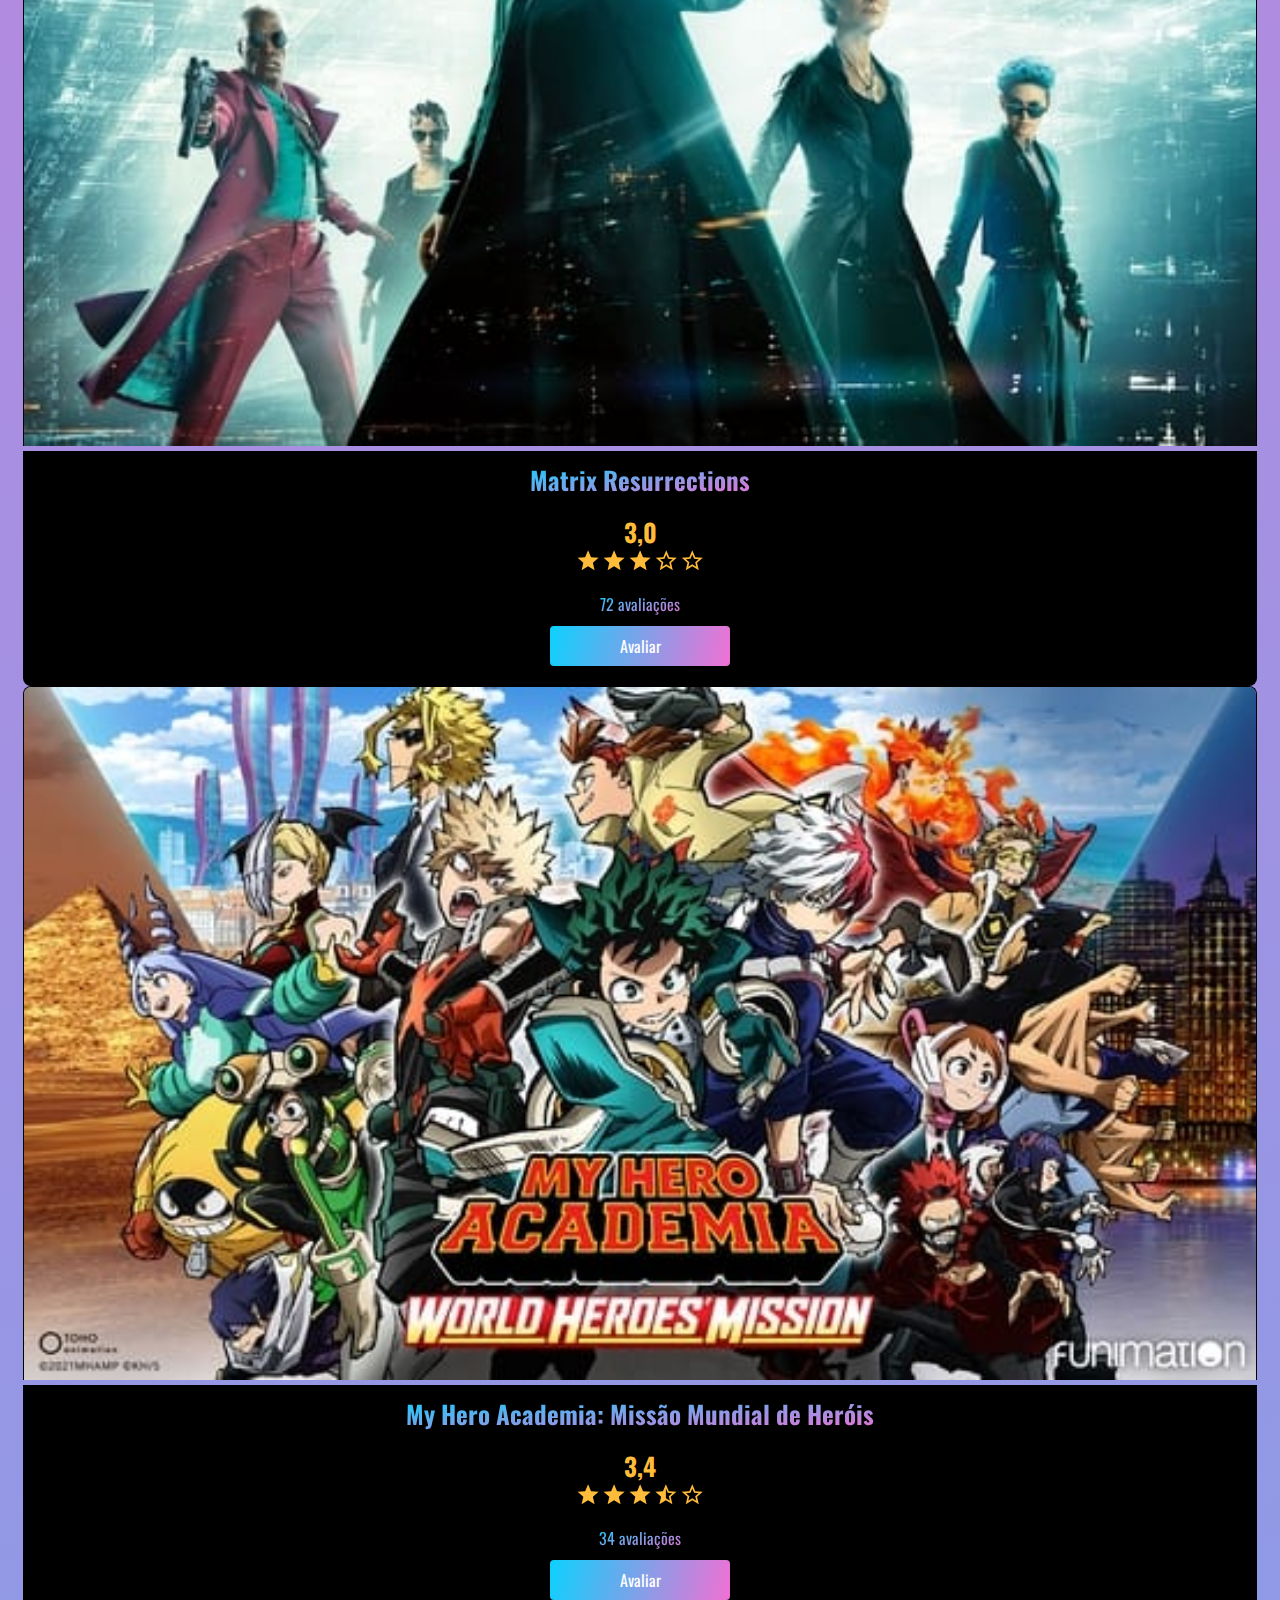
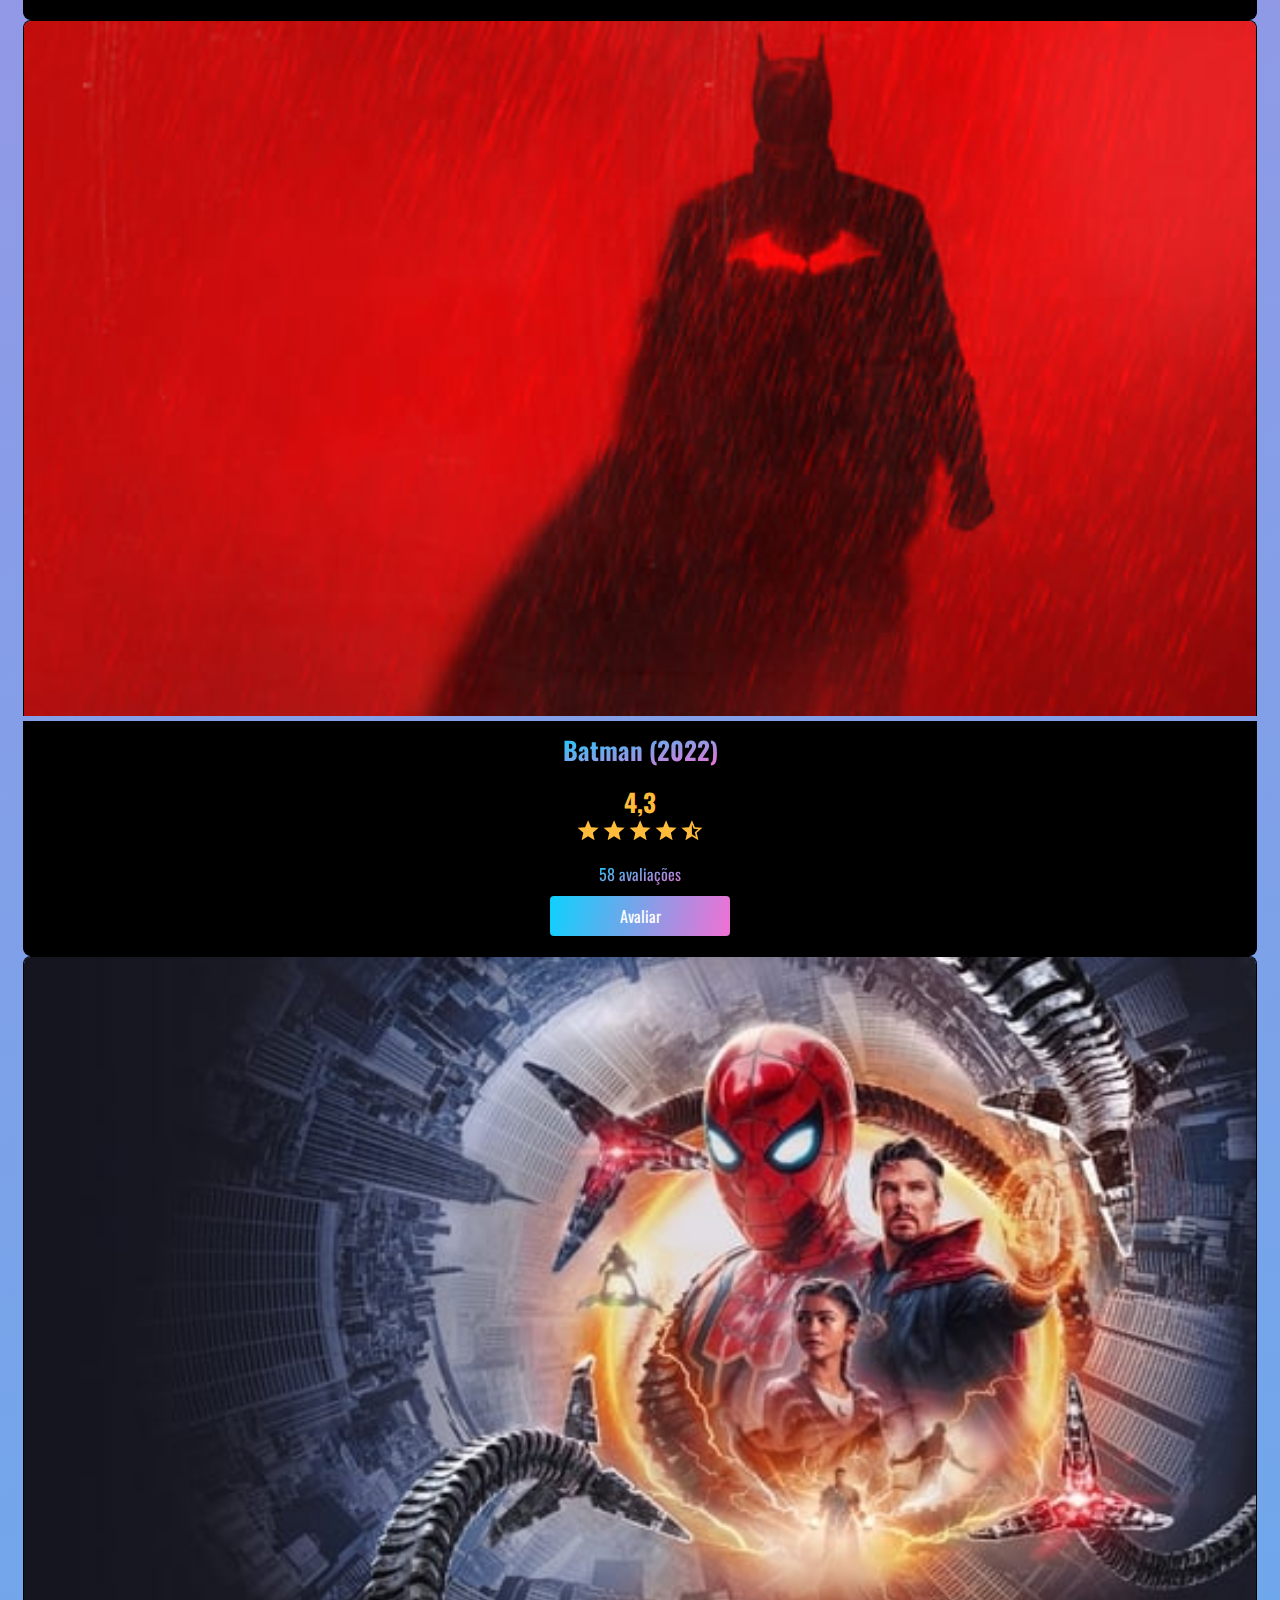
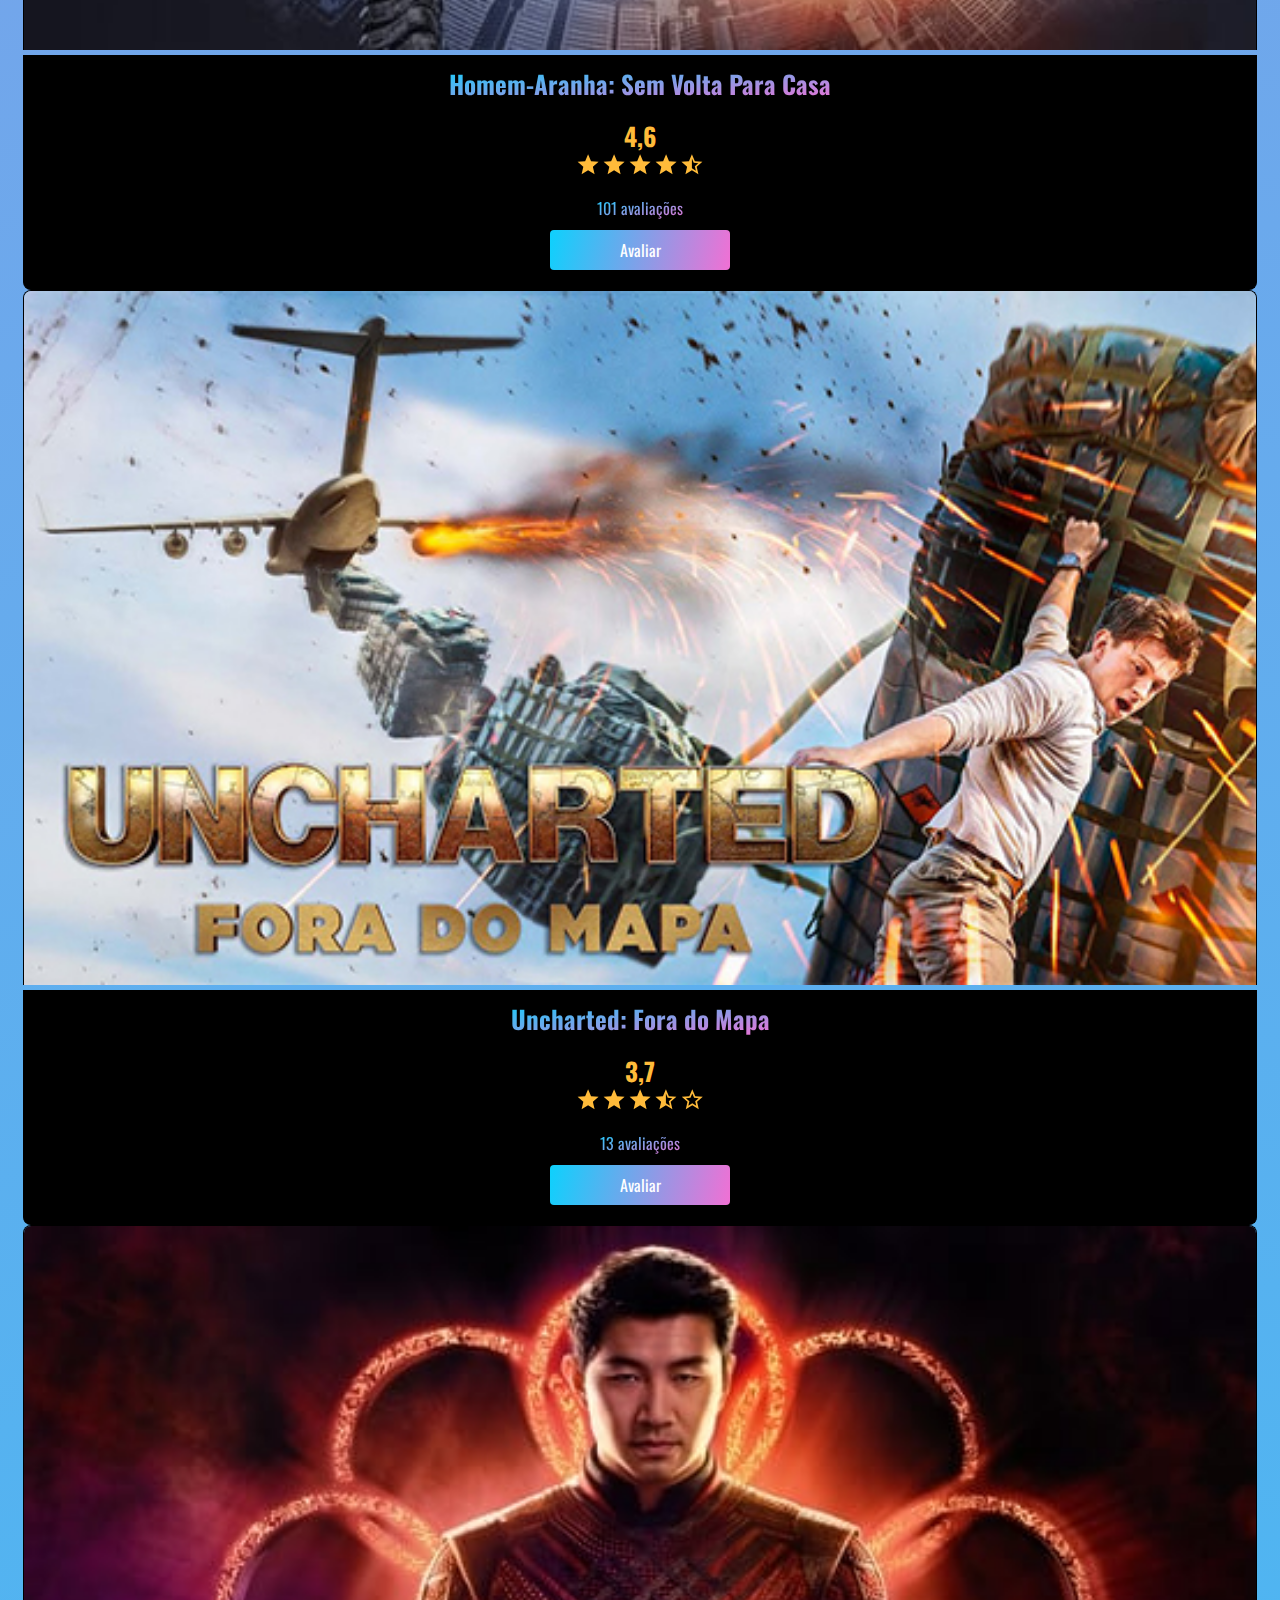
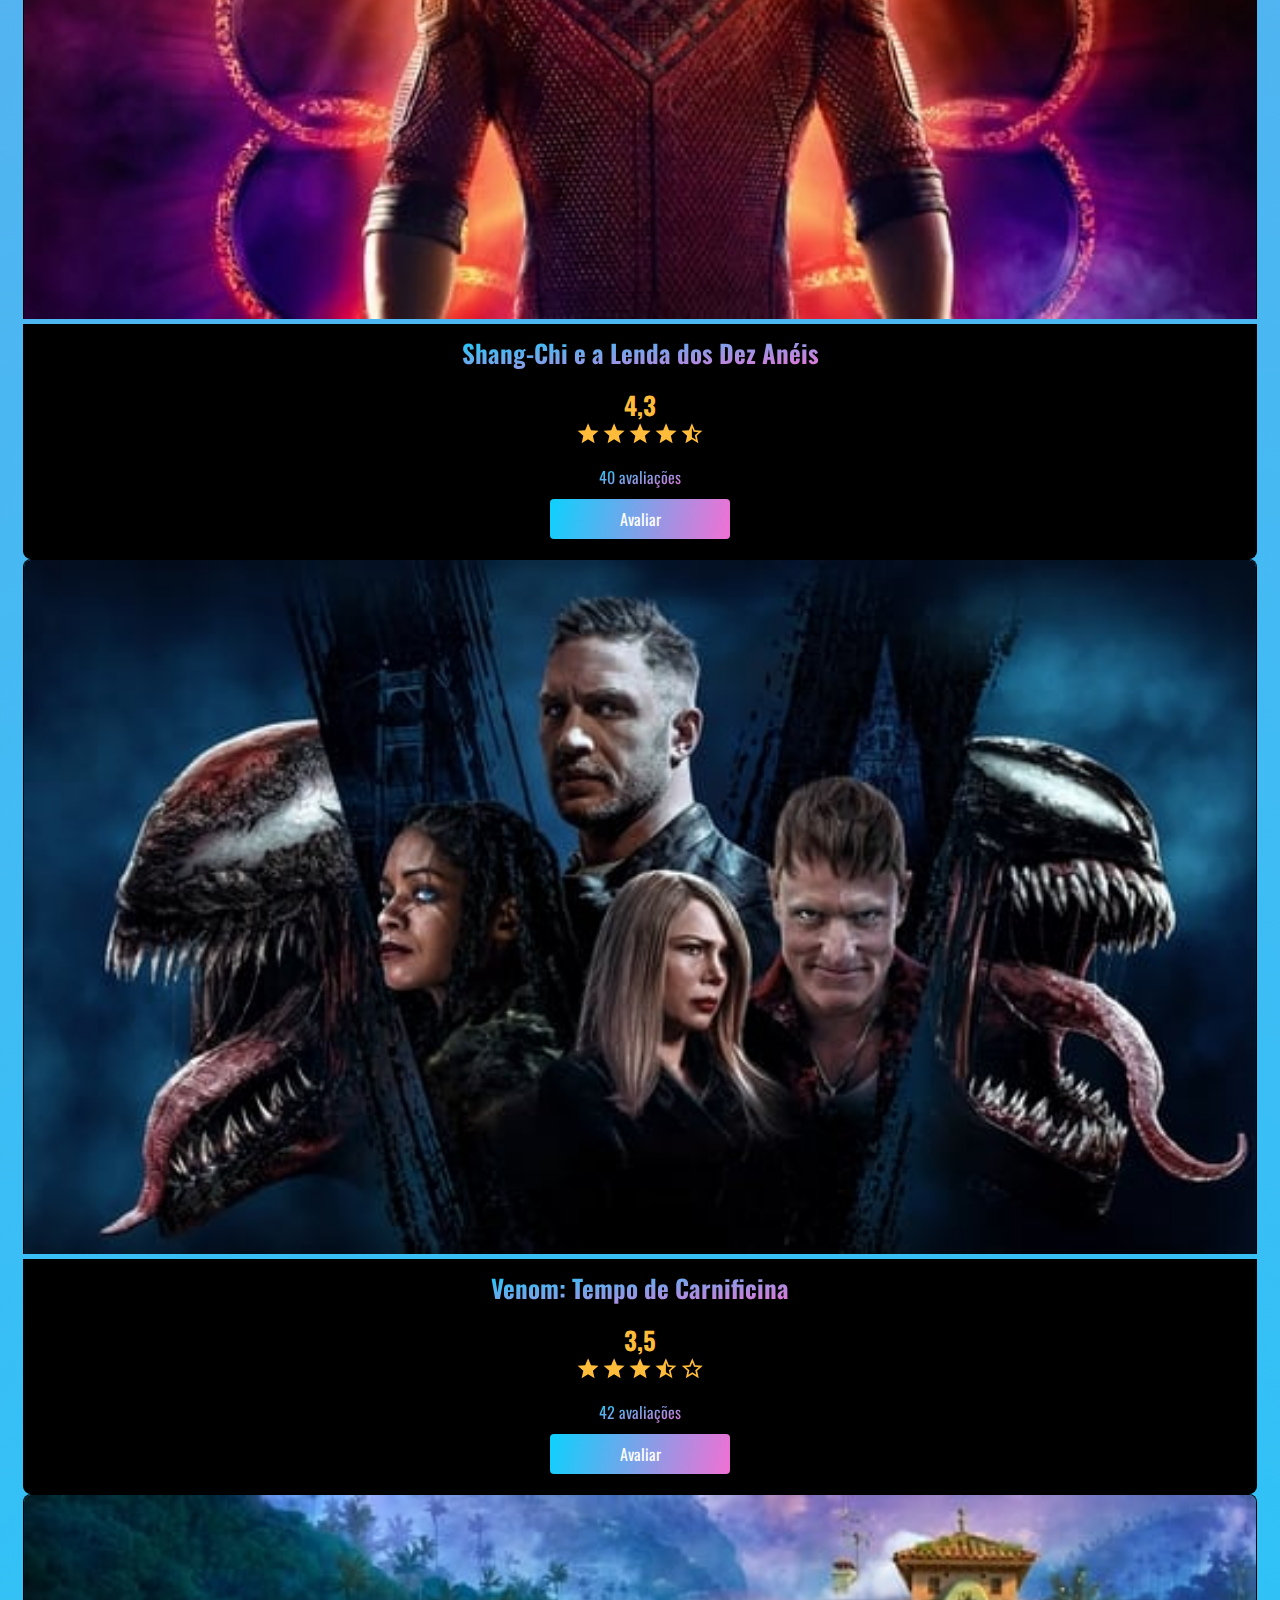
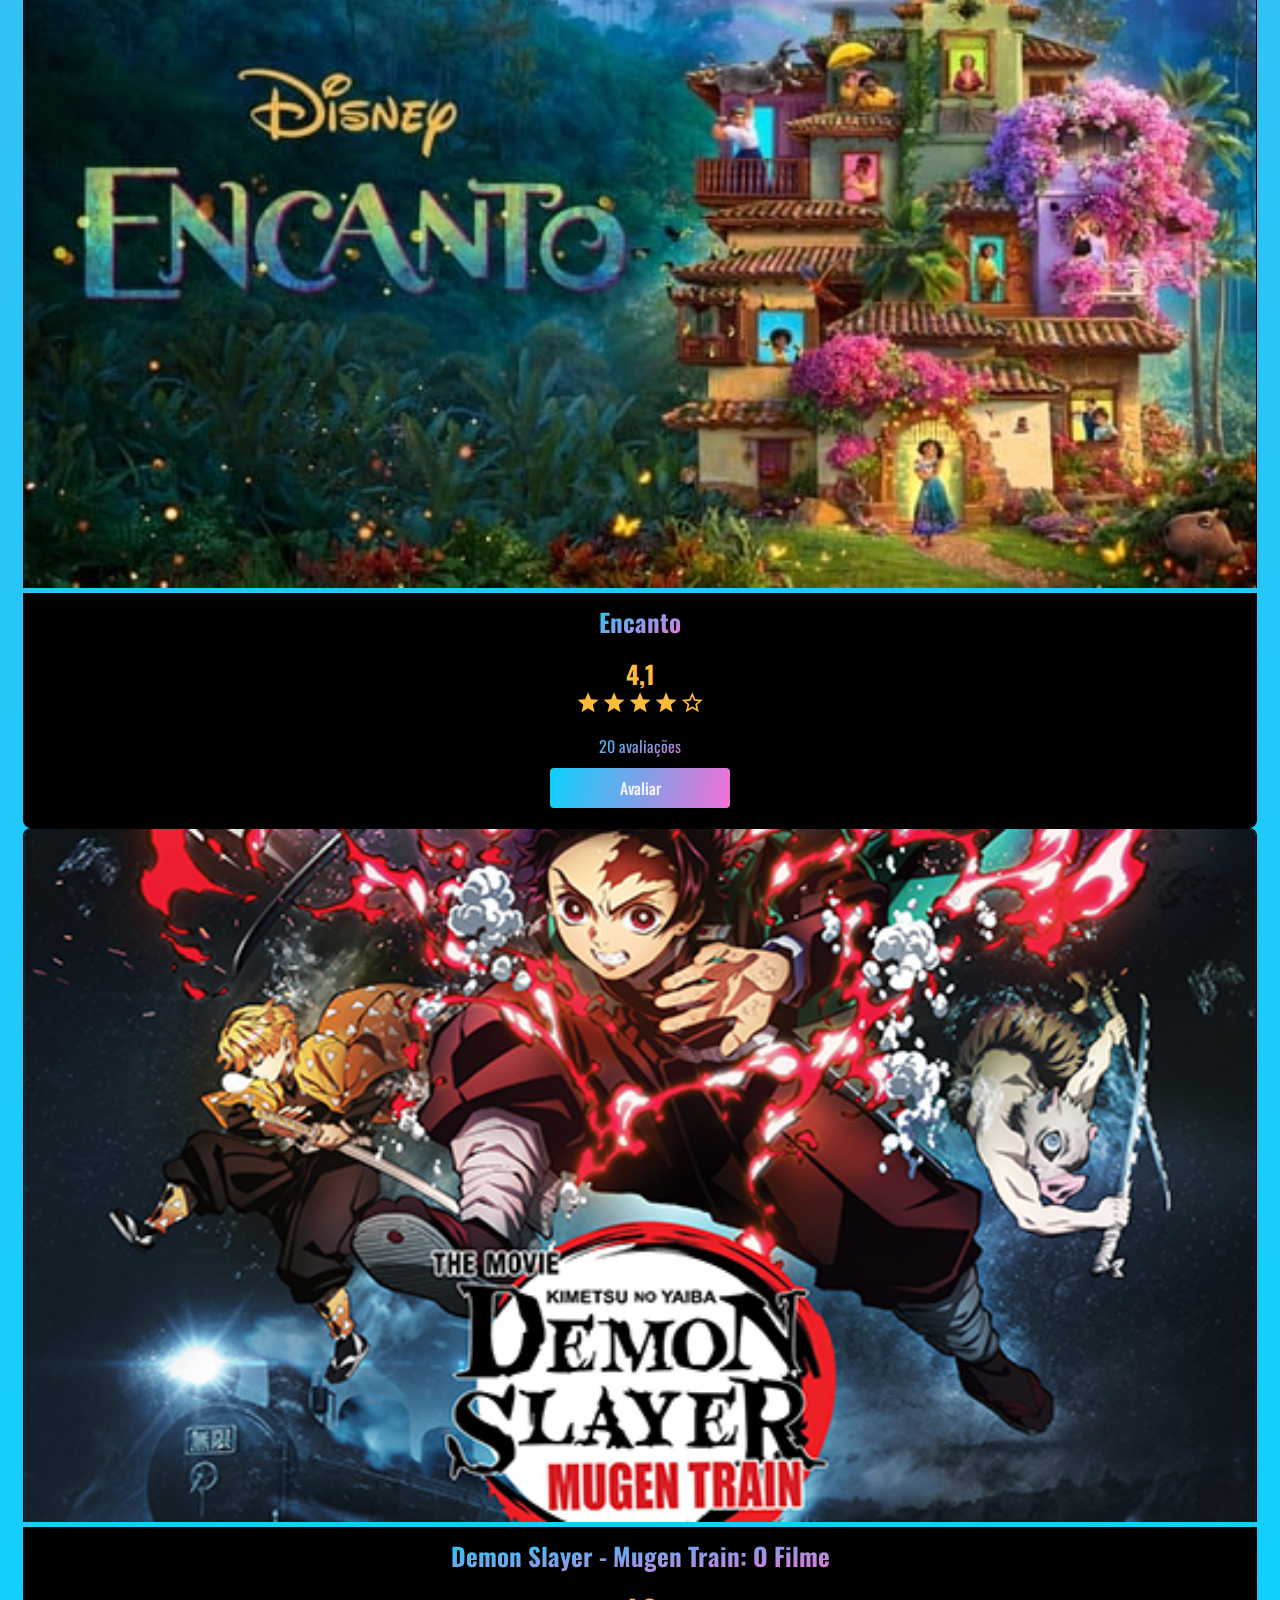
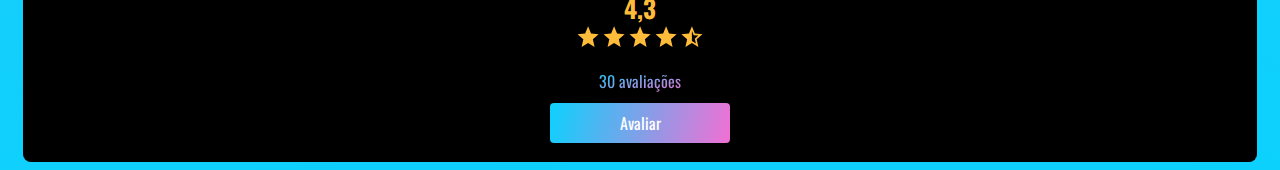
==== commit 2b4e27ee: "Componente de Paginação" ====
--- a/index.html
+++ b/index.html
@@ -8,7 +8,6 @@
       rel="stylesheet"
       integrity="sha384-1BmE4kWBq78iYhFldvKuhfTAU6auU8tT94WrHftjDbrCEXSU1oBoqyl2QvZ6jIW3"
       crossorigin="anonymous"/>
-
     <link rel="stylesheet" href="CSS/Styles.CSS" />
   </head>
   <body>
@@ -25,6 +24,18 @@
     <main>
        
         <section id="dsmovies-card-list" class="container">
+
+            <div class="dsmovies-pagination-container">
+                <div class="dsmovies-pagination-box">
+                    <button disabled>
+                        <img src="img/arrow.svg" alt="Anterior">
+                    </button>
+                    <p>1 de 5</p>
+                    <button>
+                        <img class="flip-horizontal" src="img/arrow.svg" alt="Próximo">
+                    </button>
+                </div>
+            </div>
             <div class="row">
                 <div class="col-sm-6 col-lg-4 col-xl-3 mb-3">
                     <div class="dsmovies-card">
--- a/CSS/Styles.CSS
+++ b/CSS/Styles.CSS
@@ -4,15 +4,16 @@
     --Blue1: #0dd1fd;
     --Pink1: #f170d4;
     --Pink2: hsl(313, 100%, 90%);
-    --Black1: rgb(0, 0, 0);
+    --Black1: #000000;
     --white1: rgb(255, 255, 255);
-    --Grey: rgb(133, 133, 133);
+    --Grey1: rgb(133, 133, 133);
+    --Grey2: rgb(202, 202, 202);
     --Yellow1: rgb(255, 187, 58);
 }
 
 * {
     box-sizing: border-box;
-    font-family: 'Oswald'; Oswald-serif;
+    font-family: 'Oswald', Oswald-serif;
 }
 
 h1, h2, h3, h4, h5, h6 {
@@ -22,7 +23,7 @@
 header {
     background-color: var(--Black1);
     color: var(--Pink1);
-    height: 100px;
+    height: 70px;
     display: flex;
     align-items: center;  
 }
@@ -66,12 +67,61 @@
     margin-left: 10px;
 }
 
+.dsmovies-pagination-container {
+    display: flex;
+    align-items: center;
+    justify-content: center;
+    padding: 15px 0;
+}
+
+.dsmovies-pagination-box {
+    display: flex;
+    align-items: center;
+    justify-content: center;
+    width: 240px;
+    height: 40px;
+    justify-content: space-between;
+}
+
+.dsmovies-pagination-box p {
+    margin: 0;
+    font-size: 16px;
+    font-weight: 400;
+    color: var(--Black1);
+}
+
+.dsmovies-pagination-box button {
+    background-color: transparent; 
+    width: 80px;
+    height: 40px;
+    border: 1px solid var(--Black1);
+    border-radius: 4px;
+    display: flex;
+    align-items: center;
+    justify-content: center;
+}
+
+.dsmovies-pagination-box button img {
+    filter: brightness(0) saturate(100%) invert(0%) sepia(100%) saturate(7442%) hue-rotate(307deg) brightness(85%) contrast(112%);
+}
+.dsmovies-pagination-box button:disabled {
+    border: 1px solid var(--Grey2);
+}
+
+.dsmovies-pagination-box button:disabled img {
+    filter: unset;
+}
+
+.flip-horizontal {
+    transform: rotate(180deg);
+}
+
 .dsmovies-card {
     width: 100%;
 }
 
 #dsmovies-card-list {
-    padding: 40px 15px;
+    padding: 0 15px;
 }
 
 .dsmovies-card img {
